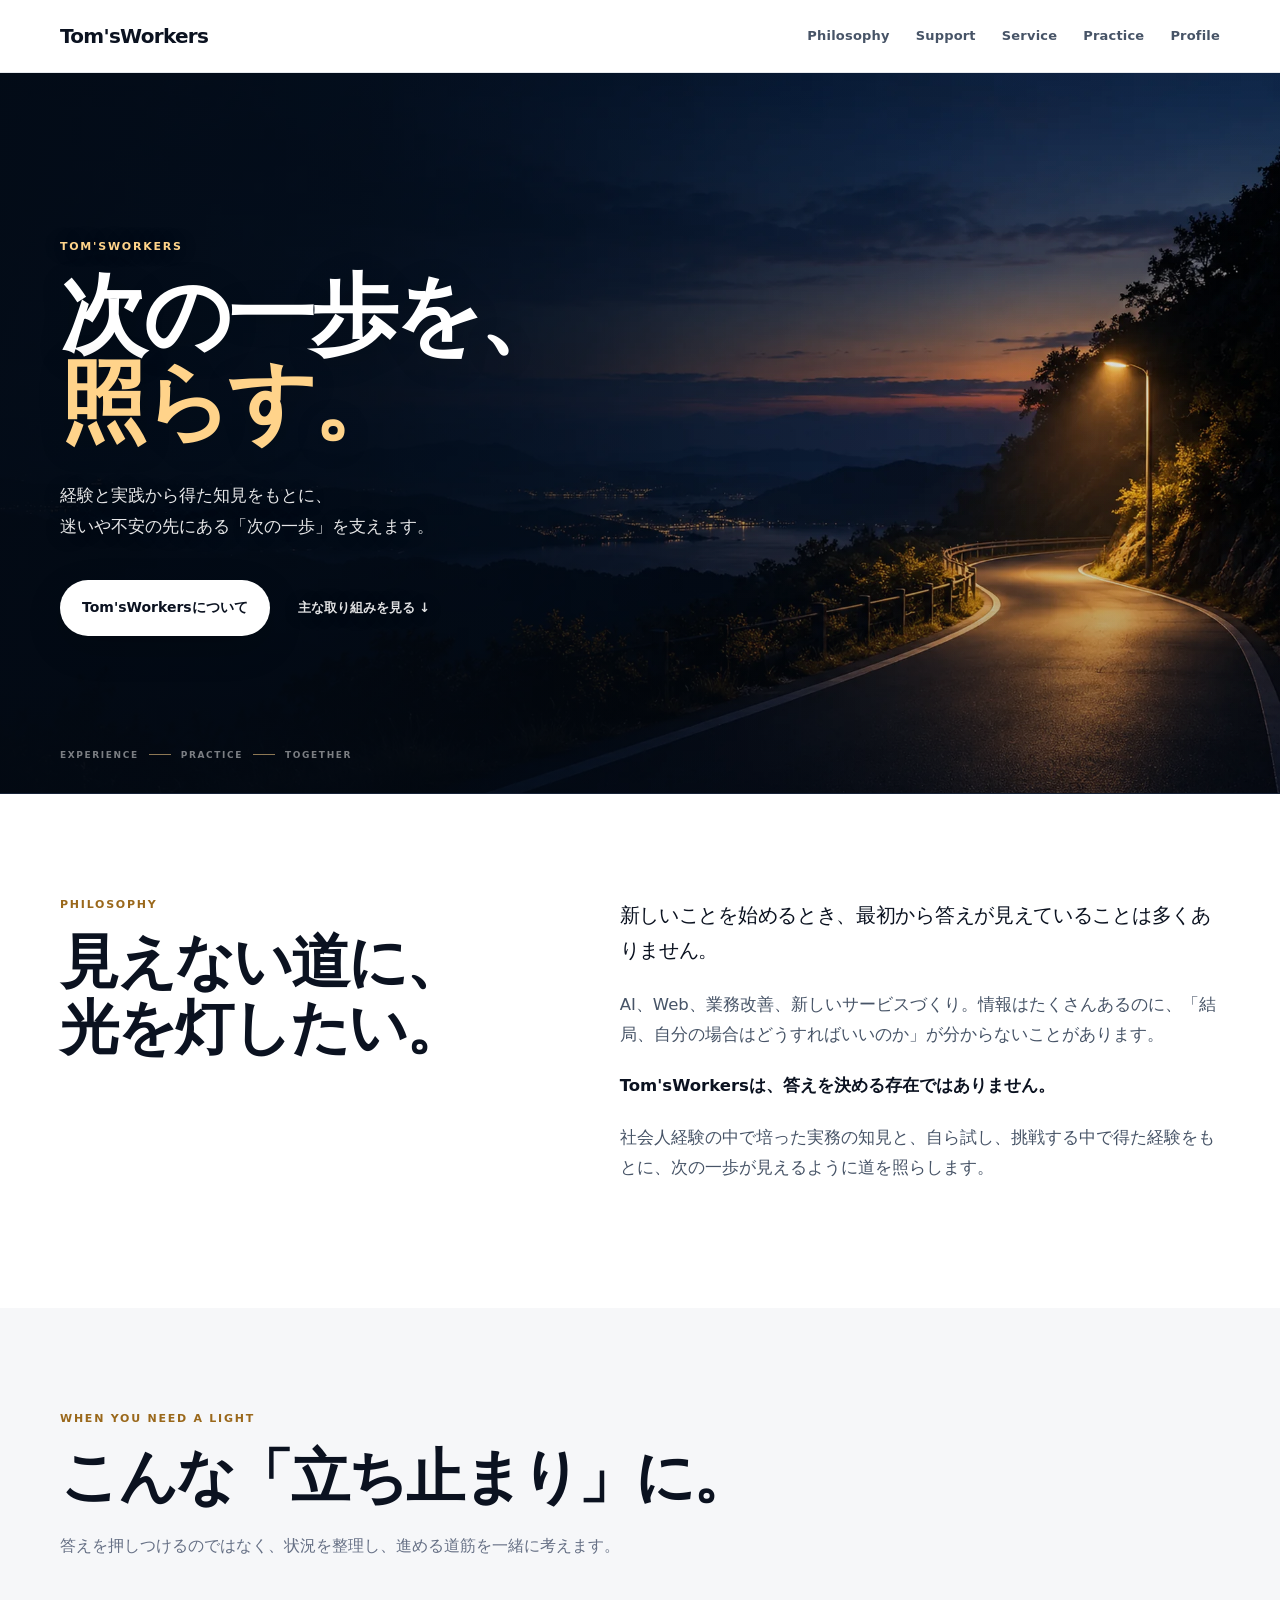
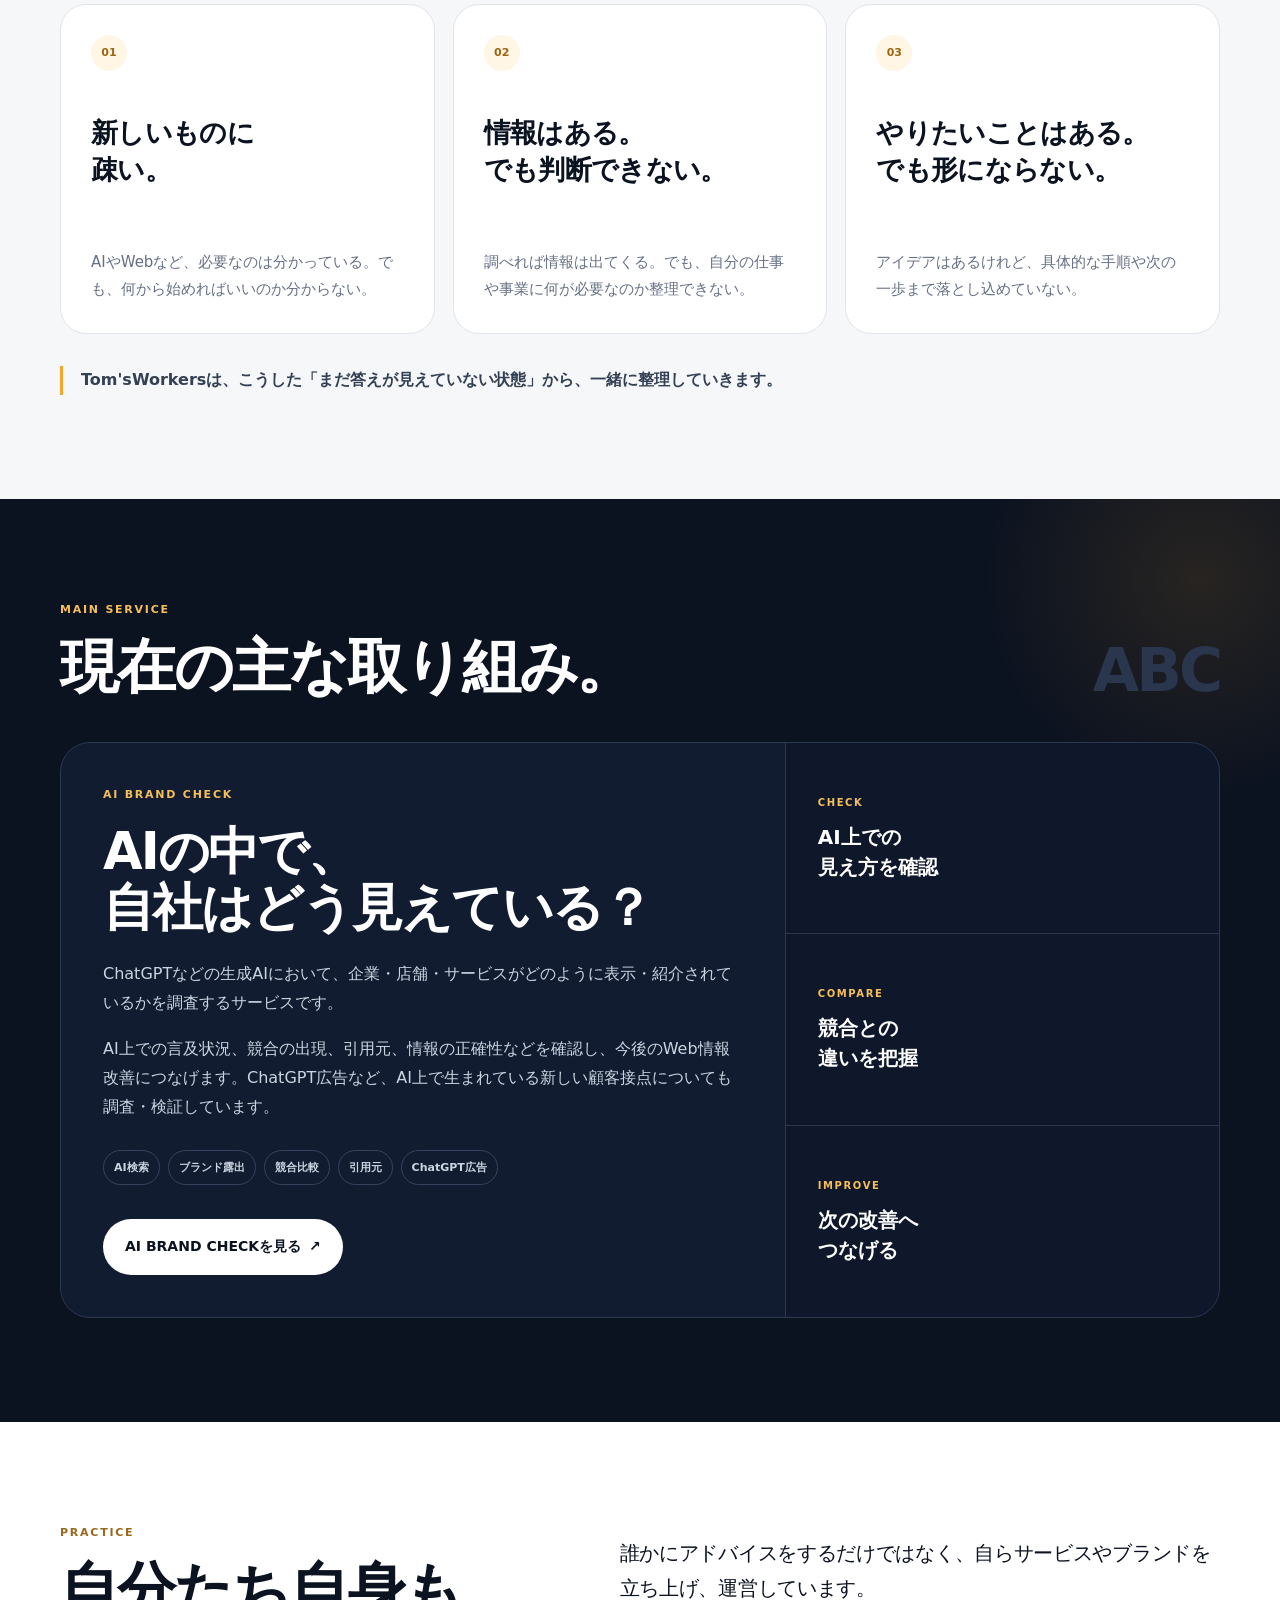
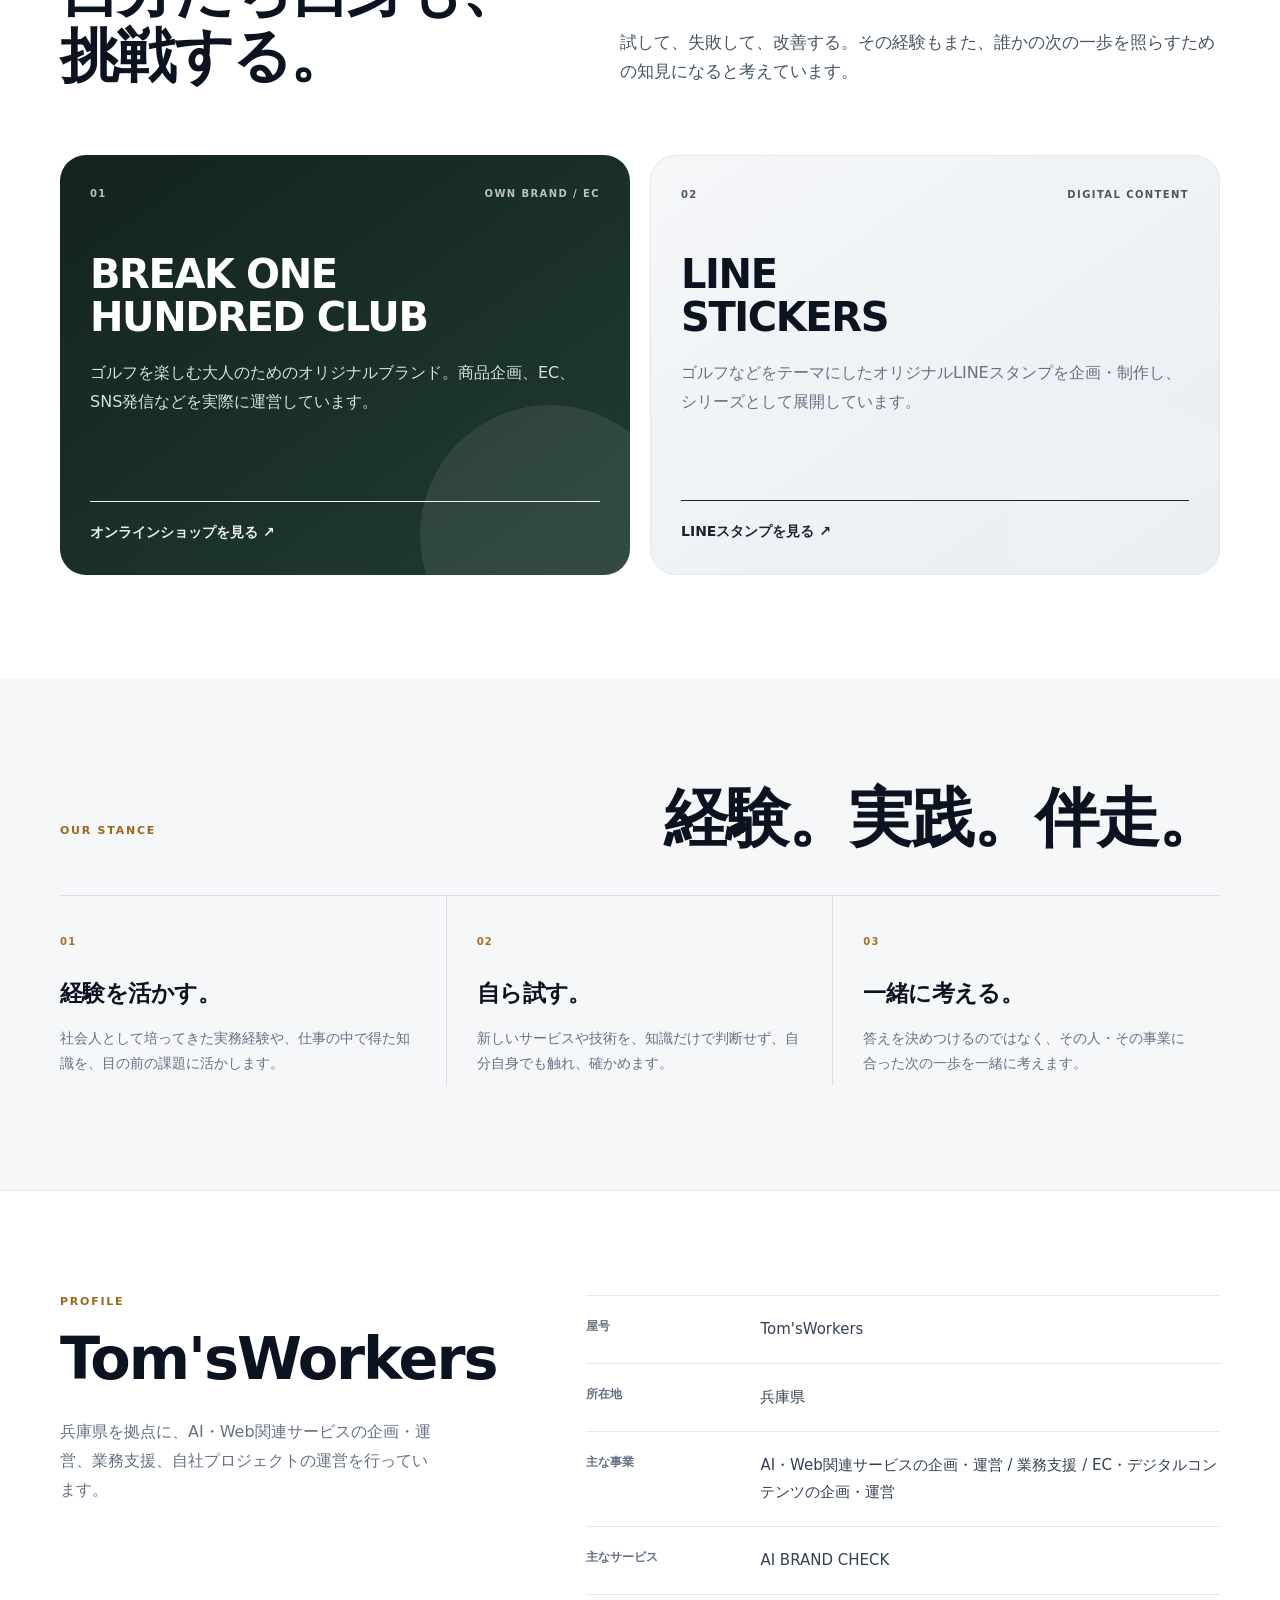
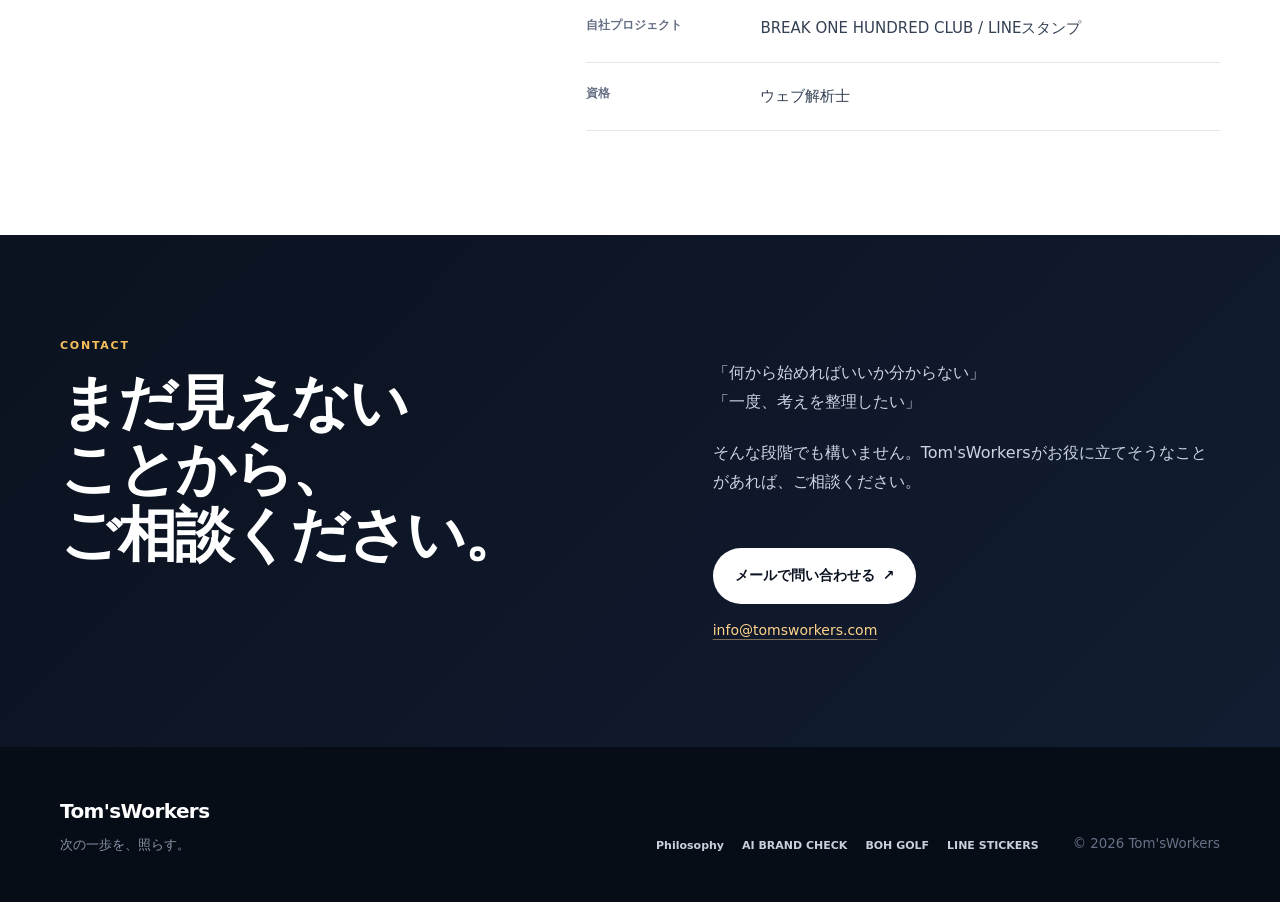
==== index.html @ 045bda24 "Update index.html" ====
<!doctype html>
<html lang="ja">
<head>
  <meta charset="utf-8" />
  <meta name="viewport" content="width=device-width, initial-scale=1" />
  <title>Tom'sWorkers｜次の一歩を、照らす。</title>
  <meta name="description" content="Tom'sWorkersは、経験と実践から得た知見をもとに、AI・Web・業務改善などの課題を整理し、次の一歩を支える事業ブランドです。" />
  <meta name="theme-color" content="#0b1220" />
  <meta property="og:title" content="Tom'sWorkers｜次の一歩を、照らす。" />
  <meta property="og:description" content="見えない道に、光を灯したい。経験と実践から、次の一歩を支えます。" />
  <meta property="og:type" content="website" />
  <meta property="og:url" content="https://tomsworkers.com/" />
  <meta property="og:image" content="https://tomsworkers.com/assets/hero-road.webp" />
  <link rel="canonical" href="https://tomsworkers.com/" />
  <link rel="icon" href="favicon.svg" type="image/svg+xml" />
  <link rel="preload" href="assets/hero-road.webp" as="image" type="image/webp" fetchpriority="high" />
  <link rel="stylesheet" href="style.css" />
  <!-- Google tag (gtag.js) -->
  <script async src="https://www.googletagmanager.com/gtag/js?id=G-THQMLL2YRE"></script>
  <script>
    window.dataLayer = window.dataLayer || [];
    function gtag(){dataLayer.push(arguments);}
    gtag('js', new Date());
    gtag('config', 'G-THQMLL2YRE');
  </script>
  <script type="application/ld+json">
  {
    "@context": "https://schema.org",
    "@type": "Organization",
    "name": "Tom'sWorkers",
    "url": "https://tomsworkers.com/",
    "areaServed": "JP",
    "knowsAbout": ["AI", "Web", "業務改善", "EC", "生成AI"]
  }
  </script>
</head>
<body>
  <a class="skip-link" href="#main">本文へ移動</a>

  <header class="site-header">
    <div class="shell header-inner">
      <a class="brand" href="#top" aria-label="Tom'sWorkers トップへ">Tom'sWorkers</a>
      <nav aria-label="メインナビゲーション">
        <a href="#philosophy">Philosophy</a>
        <a href="#support">Support</a>
        <a href="#service">Service</a>
        <a href="#practice">Practice</a>
        <a href="#profile">Profile</a>
      </nav>
    </div>
  </header>

  <main id="main">
    <section class="hero" id="top">
      <div class="hero-image" aria-hidden="true"></div>
      <div class="hero-shade" aria-hidden="true"></div>
      <div class="shell hero-content">
        <div class="hero-copy">
          <p class="eyebrow">TOM'SWORKERS</p>
          <h1>次の一歩を、<br><span>照らす。</span></h1>
          <p class="hero-lead">経験と実践から得た知見をもとに、<br class="desktop-break">迷いや不安の先にある「次の一歩」を支えます。</p>
          <div class="hero-actions">
            <a class="button button-hero" href="#philosophy">Tom'sWorkersについて</a>
            <a class="text-link hero-link" href="#service">主な取り組みを見る <span aria-hidden="true">↓</span></a>
          </div>
        </div>
        <div class="hero-signpost" aria-hidden="true">
          <span>EXPERIENCE</span><i></i><span>PRACTICE</span><i></i><span>TOGETHER</span>
        </div>
      </div>
    </section>

    <section class="section philosophy" id="philosophy">
      <div class="shell two-col">
        <div class="section-intro">
          <p class="section-label">PHILOSOPHY</p>
          <h2>見えない道に、<br>光を灯したい。</h2>
        </div>
        <div class="body-copy philosophy-copy">
          <p class="lead-copy">新しいことを始めるとき、最初から答えが見えていることは多くありません。</p>
          <p>AI、Web、業務改善、新しいサービスづくり。情報はたくさんあるのに、「結局、自分の場合はどうすればいいのか」が分からないことがあります。</p>
          <p><strong>Tom'sWorkersは、答えを決める存在ではありません。</strong></p>
          <p>社会人経験の中で培った実務の知見と、自ら試し、挑戦する中で得た経験をもとに、次の一歩が見えるように道を照らします。</p>
        </div>
      </div>
    </section>

    <section class="section support" id="support">
      <div class="shell">
        <div class="support-heading">
          <p class="section-label">WHEN YOU NEED A LIGHT</p>
          <h2>こんな「立ち止まり」に。</h2>
          <p>答えを押しつけるのではなく、状況を整理し、進める道筋を一緒に考えます。</p>
        </div>

        <div class="support-grid">
          <article class="support-card">
            <span class="card-number">01</span>
            <h3>新しいものに<br>疎い。</h3>
            <p>AIやWebなど、必要なのは分かっている。でも、何から始めればいいのか分からない。</p>
          </article>
          <article class="support-card">
            <span class="card-number">02</span>
            <h3>情報はある。<br>でも判断できない。</h3>
            <p>調べれば情報は出てくる。でも、自分の仕事や事業に何が必要なのか整理できない。</p>
          </article>
          <article class="support-card">
            <span class="card-number">03</span>
            <h3>やりたいことはある。<br>でも形にならない。</h3>
            <p>アイデアはあるけれど、具体的な手順や次の一歩まで落とし込めていない。</p>
          </article>
        </div>

        <p class="support-note">Tom'sWorkersは、こうした「まだ答えが見えていない状態」から、一緒に整理していきます。</p>
      </div>
    </section>

    <section class="section main-service" id="service">
      <div class="shell">
        <div class="section-title-row">
          <div>
            <p class="section-label section-label-light">MAIN SERVICE</p>
            <h2>現在の主な取り組み。</h2>
          </div>
          <div class="service-badge">ABC</div>
        </div>

        <div class="abc-panel">
          <div class="abc-main">
            <p class="abc-kicker">AI BRAND CHECK</p>
            <h3>AIの中で、<br>自社はどう<span class="mobile-line-break" aria-hidden="true"></span>見えている？</h3>
            <p>ChatGPTなどの生成AIにおいて、企業・店舗・サービスがどのように表示・紹介されているかを調査するサービスです。</p>
            <p>AI上での言及状況、競合の出現、引用元、情報の正確性などを確認し、今後のWeb情報改善につなげます。ChatGPT広告など、AI上で生まれている新しい顧客接点についても調査・検証しています。</p>
            <div class="chip-row" aria-label="AI BRAND CHECKの調査領域">
              <span>AI検索</span>
              <span>ブランド露出</span>
              <span>競合比較</span>
              <span>引用元</span>
              <span>ChatGPT広告</span>
            </div>
            <a class="button button-light" href="https://aibrandcheck.tomsworkers.com/" target="_blank" rel="noopener">AI BRAND CHECKを見る <span aria-hidden="true">↗</span></a>
          </div>

          <div class="abc-points" aria-label="AI BRAND CHECKで確認すること">
            <div class="point-item">
              <small>CHECK</small>
              <strong>AI上での<br>見え方を確認</strong>
            </div>
            <div class="point-item">
              <small>COMPARE</small>
              <strong>競合との<br>違いを把握</strong>
            </div>
            <div class="point-item">
              <small>IMPROVE</small>
              <strong>次の改善へ<br>つなげる</strong>
            </div>
          </div>
        </div>
      </div>
    </section>

    <section class="section practice" id="practice">
      <div class="shell">
        <div class="practice-heading two-col">
          <div>
            <p class="section-label">PRACTICE</p>
            <h2>自分たち自身も、<br>挑戦する。</h2>
          </div>
          <div class="body-copy">
            <p class="lead-copy">誰かにアドバイスをするだけではなく、自らサービスやブランドを立ち上げ、運営しています。</p>
            <p>試して、失敗して、改善する。その経験もまた、誰かの次の一歩を照らすための知見になると考えています。</p>
          </div>
        </div>

        <div class="project-grid">
          <article class="project-card project-boh">
            <div class="project-topline">
              <span>01</span>
              <span>OWN BRAND / EC</span>
            </div>
            <div>
              <h3>BREAK ONE<br>HUNDRED CLUB</h3>
              <p>ゴルフを楽しむ大人のためのオリジナルブランド。商品企画、EC、SNS発信などを実際に運営しています。</p>
            </div>
            <a href="https://shop.tomsworkers.com/" target="_blank" rel="noopener">オンラインショップを見る <span aria-hidden="true">↗</span></a>
          </article>

          <article class="project-card project-line">
            <div class="project-topline">
              <span>02</span>
              <span>DIGITAL CONTENT</span>
            </div>
            <div>
              <h3>LINE<br>STICKERS</h3>
              <p>ゴルフなどをテーマにしたオリジナルLINEスタンプを企画・制作し、シリーズとして展開しています。</p>
            </div>
            <a href="https://line.me/S/shop/sticker/author/5391616" target="_blank" rel="noopener">LINEスタンプを見る <span aria-hidden="true">↗</span></a>
          </article>
        </div>
      </div>
    </section>

    <section class="section stance" aria-labelledby="stance-title">
      <div class="shell">
        <div class="stance-title-wrap">
          <p class="section-label">OUR STANCE</p>
          <h2 id="stance-title">経験。実践。伴走。</h2>
        </div>
        <div class="stance-grid">
          <article>
            <span>01</span>
            <h3>経験を活かす。</h3>
            <p>社会人として培ってきた実務経験や、仕事の中で得た知識を、目の前の課題に活かします。</p>
          </article>
          <article>
            <span>02</span>
            <h3>自ら試す。</h3>
            <p>新しいサービスや技術を、知識だけで判断せず、自分自身でも触れ、確かめます。</p>
          </article>
          <article>
            <span>03</span>
            <h3>一緒に考える。</h3>
            <p>答えを決めつけるのではなく、その人・その事業に合った次の一歩を一緒に考えます。</p>
          </article>
        </div>
      </div>
    </section>

    <section class="section profile" id="profile">
      <div class="shell profile-grid">
        <div>
          <p class="section-label">PROFILE</p>
          <h2>Tom'sWorkers</h2>
          <p class="profile-note">兵庫県を拠点に、AI・Web関連サービスの企画・運営、業務支援、自社プロジェクトの運営を行っています。</p>
        </div>
        <dl>
          <div><dt>屋号</dt><dd>Tom'sWorkers</dd></div>
          <div><dt>所在地</dt><dd>兵庫県</dd></div>
          <div><dt>主な事業</dt><dd>AI・Web関連サービスの企画・運営 / 業務支援 / EC・デジタルコンテンツの企画・運営</dd></div>
          <div><dt>主なサービス</dt><dd>AI BRAND CHECK</dd></div>
          <div><dt>自社プロジェクト</dt><dd>BREAK ONE HUNDRED CLUB / LINEスタンプ</dd></div>
          <div><dt>資格</dt><dd>ウェブ解析士</dd></div>
        </dl>
      </div>
    </section>

    <section class="section contact" id="contact">
      <div class="shell contact-panel">
        <div>
          <p class="section-label section-label-light">CONTACT</p>
          <h2>まだ見えないことから、<br>ご相談ください。</h2>
        </div>
        <div class="contact-copy">
          <p>「何から始めればいいか分からない」<br>「一度、考えを整理したい」</p>
          <p>そんな段階でも構いません。Tom'sWorkersがお役に立てそうなことがあれば、ご相談ください。</p>
          <a class="button button-light" href="mailto:info@tomsworkers.com?subject=Tom%27sWorkers%E3%81%B8%E3%81%AE%E3%81%8A%E5%95%8F%E3%81%84%E5%90%88%E3%82%8F%E3%81%9B&body=%E3%81%8A%E5%90%8D%E5%89%8D%EF%BC%9A%0A%E4%BC%9A%E7%A4%BE%E5%90%8D%E3%83%BB%E5%B1%8B%E5%8F%B7%EF%BC%9A%0A%E3%81%8A%E5%95%8F%E3%81%84%E5%90%88%E3%82%8F%E3%81%9B%E5%86%85%E5%AE%B9%EF%BC%9A%0A">メールで問い合わせる <span aria-hidden="true">↗</span></a>
          <p class="contact-email"><a href="mailto:info@tomsworkers.com">info@tomsworkers.com</a></p>
        </div>
      </div>
    </section>
  </main>

  <footer class="site-footer">
    <div class="shell footer-grid">
      <div>
        <strong>Tom'sWorkers</strong>
        <p>次の一歩を、照らす。</p>
      </div>
      <div class="footer-links">
        <a href="#philosophy">Philosophy</a>
        <a href="#service">AI BRAND CHECK</a>
        <a href="https://shop.tomsworkers.com/" target="_blank" rel="noopener">BOH GOLF</a>
        <a href="https://line.me/S/shop/sticker/author/5391616" target="_blank" rel="noopener">LINE STICKERS</a>
      </div>
      <small>© 2026 Tom'sWorkers</small>
    </div>
  </footer>
</body>
</html>
---- style.css ----
:root{
  --ink:#0b1220;
  --ink-2:#111b2e;
  --text:#1f2937;
  --muted:#667085;
  --line:#e4e7ec;
  --soft:#f6f7f9;
  --soft-2:#eef1f5;
  --white:#ffffff;
  --amber:#f4a62a;
  --amber-soft:#ffd88f;
  --blue:#3157c8;
  --radius:26px;
  --shadow:0 30px 80px rgba(15,23,42,.12);
}

*{box-sizing:border-box}
html{scroll-behavior:smooth}
body{
  margin:0;
  font-family:"Hiragino Sans","Yu Gothic UI","Yu Gothic",Meiryo,system-ui,-apple-system,"Segoe UI",sans-serif;
  color:var(--text);
  background:var(--white);
  line-height:1.8;
  -webkit-font-smoothing:antialiased;
  text-rendering:optimizeLegibility;
}
a{color:inherit;text-decoration:none}
button{font:inherit}
h1,h2,h3{line-break:strict;text-wrap:balance}
p{line-break:strict;text-wrap:pretty}
.mobile-line-break{display:none}
.eyebrow,.section-label{margin:0 0 18px;font-size:11px;line-height:1.2;font-weight:700;letter-spacing:.16em}
.section-label{color:#9a681b}
.shell{width:min(1160px,calc(100% - 48px));margin-inline:auto}
.skip-link{position:absolute;left:-9999px;top:auto}.skip-link:focus{left:16px;top:16px;z-index:9999;background:white;padding:10px 14px;border-radius:10px}

.site-header{
  position:sticky;top:0;z-index:50;
  background:rgba(255,255,255,.9);
  backdrop-filter:blur(18px);
  border-bottom:1px solid rgba(228,231,236,.9);
}
.header-inner{height:72px;display:flex;align-items:center;justify-content:space-between;gap:32px}
.brand{font-size:20px;font-weight:800;letter-spacing:-.035em;color:var(--ink)}
.site-header nav{display:flex;gap:26px;align-items:center;font-size:13px;font-weight:700;color:#475467;letter-spacing:.015em}
.site-header nav a{transition:color .2s ease}.site-header nav a:hover{color:var(--ink)}

.hero{
  position:relative;
  min-height:720px;
  overflow:hidden;
  background:#07111f;
  border-bottom:1px solid #172236;
  color:white;
}
.hero-image{
  position:absolute;
  inset:0;
  background-image:url("assets/hero-road.webp");
  background-size:cover;
  background-position:center 53%;
  transform:scale(1.006);
}
.hero-shade{
  position:absolute;
  inset:0;
  background:
    linear-gradient(90deg,rgba(3,10,20,.86) 0%,rgba(3,10,20,.70) 28%,rgba(3,10,20,.28) 56%,rgba(3,10,20,.06) 77%),
    linear-gradient(180deg,rgba(3,10,20,.18) 0%,rgba(3,10,20,.04) 58%,rgba(3,10,20,.44) 100%);
}
.hero-content{
  position:relative;
  z-index:2;
  min-height:720px;
  display:flex;
  flex-direction:column;
  justify-content:center;
  align-items:flex-start;
  padding:102px 0 92px;
}
.hero-copy{max-width:700px}
.hero .eyebrow{color:#ffd48a;text-shadow:0 1px 18px rgba(0,0,0,.35)}
.hero h1{
  margin:0;
  font-size:clamp(64px,6.8vw,96px);
  line-height:1.0;
  letter-spacing:-.045em;
  font-weight:800;
  color:white;
  text-shadow:0 4px 30px rgba(0,0,0,.18);
}
.hero h1 span{color:#ffd38a}
.hero-lead{
  max-width:650px;
  margin:34px 0 0;
  font-size:17px;
  color:rgba(255,255,255,.9);
  line-height:1.85;
  text-shadow:0 2px 20px rgba(0,0,0,.25);
}
.hero-actions{display:flex;align-items:center;gap:28px;margin-top:38px;flex-wrap:wrap}
.button{display:inline-flex;align-items:center;justify-content:center;gap:8px;border-radius:999px;padding:14px 21px;font-size:14px;font-weight:700;border:1px solid transparent;transition:transform .2s ease,background .2s ease,border-color .2s ease}
.button:hover{transform:translateY(-1px)}
.button-primary{background:var(--ink);color:white}.button-primary:hover{background:#18243b}
.button-hero{background:white;color:var(--ink);box-shadow:0 12px 36px rgba(0,0,0,.16)}
.button-hero:hover{background:#fff7e9}
.text-link{font-size:13px;font-weight:700;color:#475467}.text-link:hover{color:var(--ink)}
.hero-link{color:rgba(255,255,255,.88);text-shadow:0 2px 16px rgba(0,0,0,.35)}
.hero-link:hover{color:white}
.hero-signpost{
  position:absolute;
  left:0;
  bottom:30px;
  display:flex;
  align-items:center;
  gap:10px;
  color:rgba(255,255,255,.48);
  font-size:9px;
  font-weight:700;
  letter-spacing:.18em;
}
.hero-signpost i{display:block;width:22px;height:1px;background:rgba(255,211,138,.55)}

.section{padding:104px 0}
.two-col{display:grid;grid-template-columns:.88fr 1.12fr;gap:88px;align-items:start}
.section h2{margin:0;color:var(--ink);font-size:clamp(40px,4.6vw,60px);line-height:1.12;letter-spacing:-.035em;font-weight:800}
.body-copy{font-size:16.5px;color:#475467}.body-copy p{margin:0 0 22px}.body-copy strong{color:var(--ink)}
.lead-copy{font-size:20px;line-height:1.75;color:var(--ink);letter-spacing:-.015em}
.philosophy{background:white}

.support{background:var(--soft)}
.support-heading{max-width:760px;margin-bottom:44px}.support-heading>p:last-child{margin:22px 0 0;color:var(--muted);font-size:16px}
.support-grid{display:grid;grid-template-columns:repeat(3,1fr);gap:18px}
.support-card{position:relative;min-height:330px;padding:30px;border:1px solid #e1e4e9;border-radius:var(--radius);background:white;display:flex;flex-direction:column}
.card-number{display:inline-flex;align-items:center;justify-content:center;width:36px;height:36px;border-radius:50%;background:#fff6e5;color:#9f6410;font-size:11px;font-weight:800;margin-bottom:44px}
.support-card h3{margin:0;font-size:27px;line-height:1.34;letter-spacing:-.025em;font-weight:800;color:var(--ink)}
.support-card p{margin:auto 0 0;color:var(--muted);font-size:15px}
.support-note{margin:32px 0 0;padding-left:18px;border-left:3px solid var(--amber);font-weight:700;color:#344054}

.main-service{background:var(--ink);color:white;position:relative;overflow:hidden}
.main-service::before{content:"";position:absolute;right:-160px;top:-160px;width:480px;height:480px;border-radius:50%;background:radial-gradient(circle,rgba(244,166,42,.12),transparent 66%)}
.main-service h2{color:white}
.section-label-light{color:#f6bf5b}
.section-title-row{position:relative;z-index:1;display:flex;justify-content:space-between;align-items:end;gap:28px;margin-bottom:42px}
.service-badge{font-size:60px;line-height:1;font-weight:800;letter-spacing:-.05em;color:#29364e}
.abc-panel{position:relative;z-index:1;display:grid;grid-template-columns:1.25fr .75fr;border:1px solid #2b3850;border-radius:30px;overflow:hidden;background:#111c30}
.abc-main{padding:42px}
.abc-kicker{margin:0 0 18px;color:#f6bf5b;font-size:11px;font-weight:700;letter-spacing:.16em}
.abc-main h3{margin:0 0 24px;font-size:clamp(36px,4vw,54px);line-height:1.1;letter-spacing:-.035em;font-weight:800;color:white}
.abc-main>p:not(.abc-kicker){margin:0 0 18px;color:#cbd5e1;max-width:740px}
.chip-row{display:flex;flex-wrap:wrap;gap:8px;margin:28px 0 4px}.chip-row span{border:1px solid #34445e;border-radius:999px;padding:7px 10px;color:#cbd5e1;font-size:11px;font-weight:700}
.button-light{background:white;color:var(--ink);margin-top:30px}.button-light:hover{background:#f8fafc}
.abc-points{display:grid;border-left:1px solid #2b3850;background:rgba(10,17,30,.32)}
.point-item{padding:32px;border-bottom:1px solid #2b3850;display:flex;flex-direction:column;justify-content:center;min-height:160px}.point-item:last-child{border-bottom:0}.point-item small{color:#f6bf5b;font-size:10px;font-weight:700;letter-spacing:.16em;margin-bottom:10px}.point-item strong{font-size:20px;line-height:1.5;color:white}

.practice{background:white}
.practice-heading{margin-bottom:46px}.practice-heading .body-copy{padding-top:10px}
.project-grid{display:grid;grid-template-columns:1fr 1fr;gap:20px}
.project-card{min-height:420px;border-radius:var(--radius);padding:30px;display:flex;flex-direction:column;justify-content:space-between;overflow:hidden;position:relative}
.project-card::after{content:"";position:absolute;right:-50px;bottom:-90px;width:260px;height:260px;border-radius:50%;background:rgba(255,255,255,.08)}
.project-boh{background:linear-gradient(145deg,#13231e,#213c31);color:white}.project-line{background:linear-gradient(145deg,#f5f7f9,#e9edf2);color:var(--ink);border:1px solid #e3e7ec}
.project-topline{display:flex;justify-content:space-between;gap:18px;font-size:10px;font-weight:700;letter-spacing:.14em;opacity:.7}
.project-card h3{margin:0 0 20px;font-size:40px;line-height:1.08;letter-spacing:-.035em;font-weight:800;position:relative;z-index:1}
.project-card p{max-width:520px;margin:0;position:relative;z-index:1}.project-boh p{color:#d7e3dd}.project-line p{color:#667085}
.project-card a{position:relative;z-index:1;margin-top:34px;padding-top:18px;border-top:1px solid currentColor;font-size:14px;font-weight:700;opacity:.92}

.stance{background:var(--soft)}
.stance-title-wrap{display:flex;align-items:end;justify-content:space-between;gap:32px;margin-bottom:40px}.stance-title-wrap h2{font-size:clamp(42px,5.2vw,64px)}
.stance-grid{display:grid;grid-template-columns:repeat(3,1fr);border-top:1px solid #d9dde4}
.stance-grid article{padding:30px 30px 10px 0;border-right:1px solid #d9dde4}.stance-grid article:nth-child(2),.stance-grid article:nth-child(3){padding-left:30px}.stance-grid article:last-child{border-right:0}
.stance-grid span{font-size:10px;font-weight:700;color:#a7701f;letter-spacing:.12em}.stance-grid h3{margin:18px 0 12px;font-size:23px;letter-spacing:-.025em;font-weight:800;color:var(--ink)}.stance-grid p{margin:0;color:var(--muted);font-size:14px}

.profile{background:white;border-top:1px solid var(--line)}
.profile-grid{display:grid;grid-template-columns:.76fr 1.24fr;gap:90px}
.profile-note{max-width:390px;margin:26px 0 0;color:var(--muted)}
.profile dl{margin:0;border-top:1px solid var(--line)}.profile dl div{display:grid;grid-template-columns:150px 1fr;gap:24px;padding:20px 0;border-bottom:1px solid var(--line)}.profile dt{font-size:12px;font-weight:700;color:#667085}.profile dd{margin:0;font-size:15px;color:#344054}

.contact{background:linear-gradient(135deg,#0b1220,#121d31);color:white}
.contact-panel{display:grid;grid-template-columns:1.05fr .95fr;gap:92px;align-items:start}.contact h2{color:white}.contact-copy{padding-top:20px;color:#cbd5e1}.contact-copy p{margin:0 0 22px}.contact-email{margin:14px 0 0!important;font-size:14px}.contact-email a{color:#ffd38a;text-decoration:underline;text-decoration-color:rgba(255,211,138,.45);text-underline-offset:4px}.contact-email a:hover{color:white}

.site-footer{background:#070d17;color:white;padding:46px 0}.footer-grid{display:grid;grid-template-columns:1fr auto auto;align-items:end;gap:34px}.footer-grid strong{font-size:20px;letter-spacing:-.03em}.footer-grid p{margin:4px 0 0;color:#8b98aa;font-size:13px}.footer-links{display:flex;gap:18px;flex-wrap:wrap;font-size:11px;font-weight:700;color:#c7d0dc}.footer-grid small{color:#657287}

@media(max-width:960px){
  .site-header nav{gap:18px}
  .hero,.hero-content{min-height:650px}
  .hero-content{padding:88px 0 82px}
  .hero-image{background-position:63% center}
  .two-col,.profile-grid,.contact-panel{grid-template-columns:1fr;gap:42px}
  .support-grid{grid-template-columns:1fr 1fr}.support-card:last-child{grid-column:1/-1;min-height:280px}
  .abc-panel{grid-template-columns:1fr}.abc-points{border-left:0;border-top:1px solid #2b3850;grid-template-columns:repeat(3,1fr)}.point-item{border-bottom:0;border-right:1px solid #2b3850}.point-item:last-child{border-right:0}
  .profile-note{max-width:660px}.footer-grid{grid-template-columns:1fr}.footer-links{margin-top:8px}
}

@media(max-width:720px){
  .shell{width:min(100% - 32px,1160px)}
  .header-inner{height:64px}.site-header nav{display:none}
  .hero,.hero-content{min-height:620px}
  .hero-content{padding:72px 0 72px;justify-content:flex-end}
  .hero-image{background-position:68% center}
  .hero-shade{background:linear-gradient(180deg,rgba(3,10,20,.20) 0%,rgba(3,10,20,.28) 33%,rgba(3,10,20,.82) 76%,rgba(3,10,20,.95) 100%)}
  .hero h1{font-size:52px;line-height:1.04}.hero-lead{font-size:16px;margin-top:22px;line-height:1.8}.desktop-break{display:none}.hero-actions{margin-top:30px;gap:18px}.hero-signpost{display:none}
  .section{padding:70px 0}.section h2{font-size:38px;line-height:1.18}.two-col{gap:32px}.body-copy{font-size:16px}.lead-copy{font-size:18px;line-height:1.8}
  .support-grid{grid-template-columns:1fr}.support-card,.support-card:last-child{grid-column:auto;min-height:270px}.card-number{margin-bottom:38px}.support-card h3{font-size:25px;line-height:1.38}
  .section-title-row{align-items:start}.service-badge{font-size:42px}.abc-main{padding:28px}.abc-main h3{font-size:36px;line-height:1.14}.abc-points{grid-template-columns:1fr}.point-item{min-height:auto;border-right:0;border-bottom:1px solid #2b3850;padding:24px 28px}.point-item:last-child{border-bottom:0}
  .project-grid{grid-template-columns:1fr}.project-card{min-height:390px;padding:26px}.project-card h3{font-size:34px;line-height:1.1}
  .stance-title-wrap{display:block}.stance-grid{grid-template-columns:1fr}.stance-grid article,.stance-grid article:nth-child(2),.stance-grid article:nth-child(3){padding:24px 0;border-right:0;border-bottom:1px solid #d9dde4}.stance-grid article:last-child{border-bottom:0}
  .profile dl div{grid-template-columns:106px 1fr;gap:14px}.contact h2{font-size:32px;line-height:1.22}.mobile-line-break{display:block}.contact-panel{gap:26px}.contact-copy{padding-top:0}.footer-links{display:grid;grid-template-columns:1fr 1fr}
}

@media(prefers-reduced-motion:reduce){html{scroll-behavior:auto}.button{transition:none}}
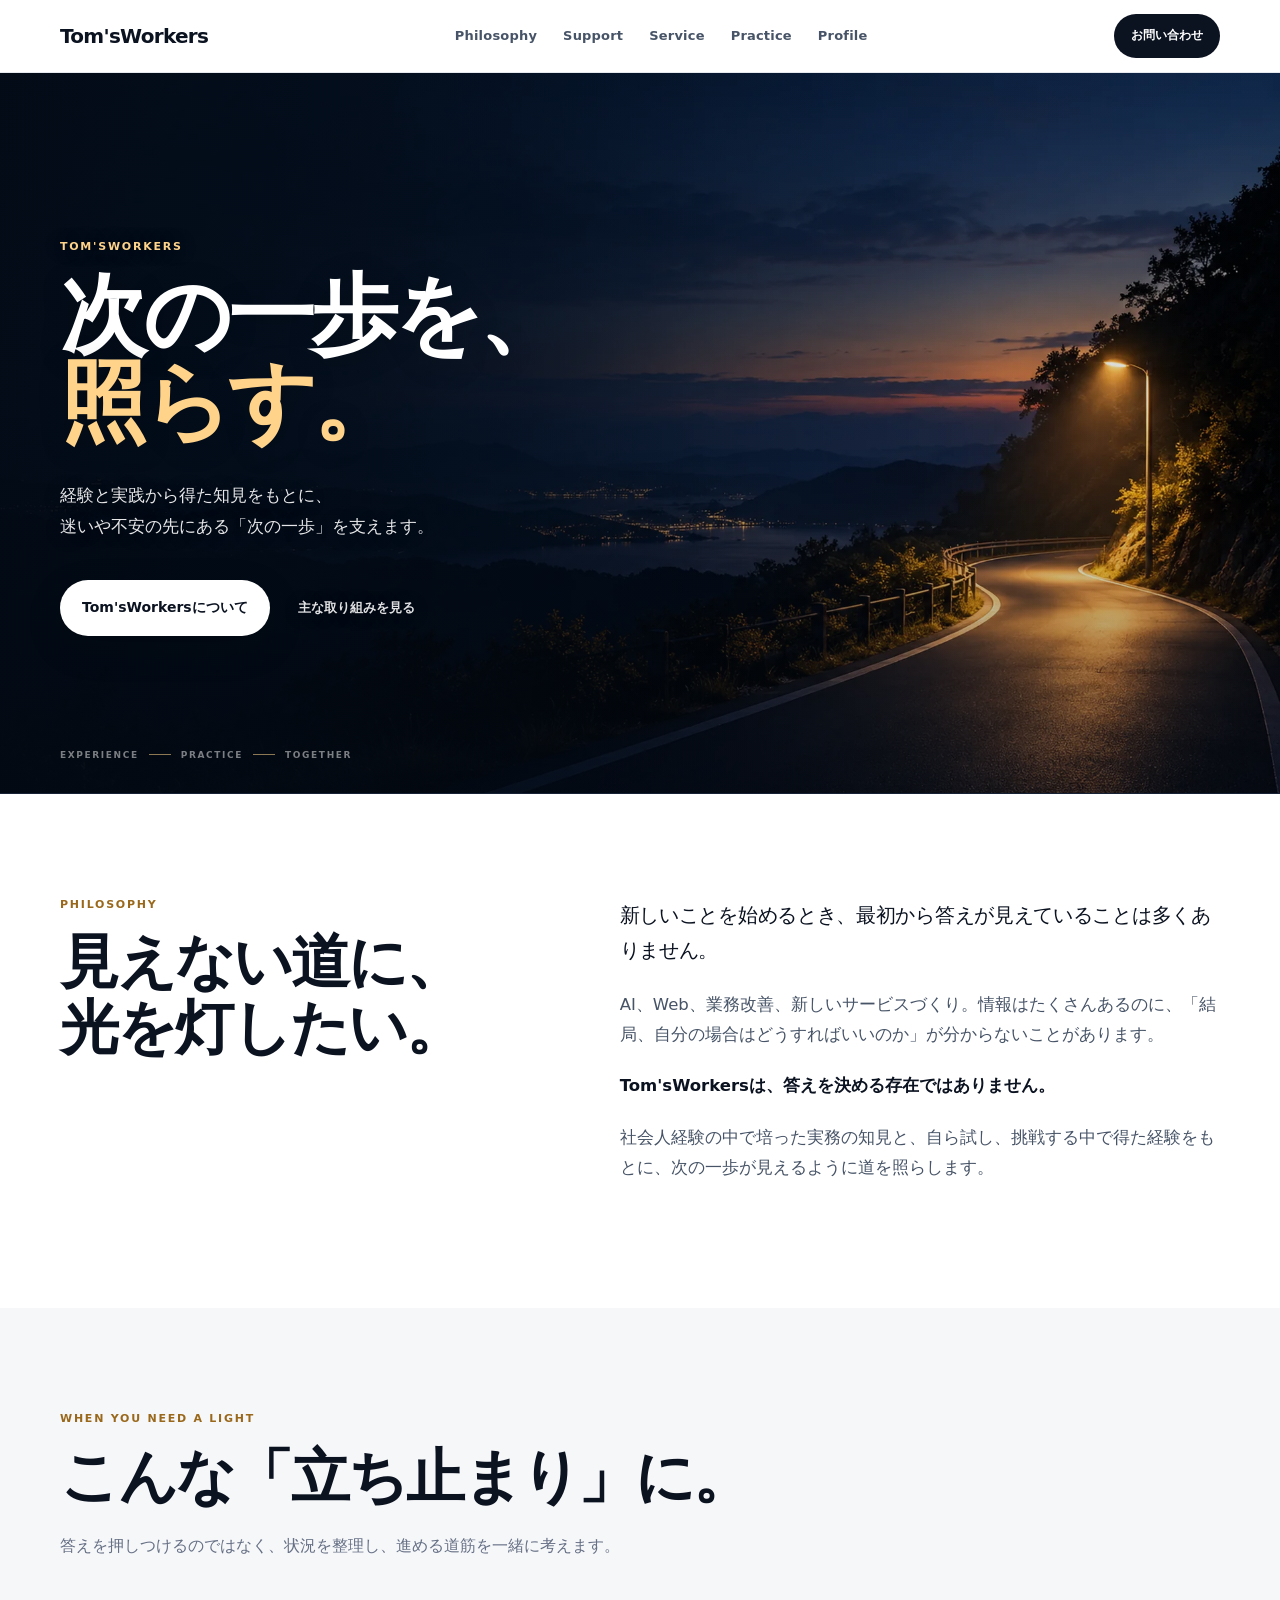
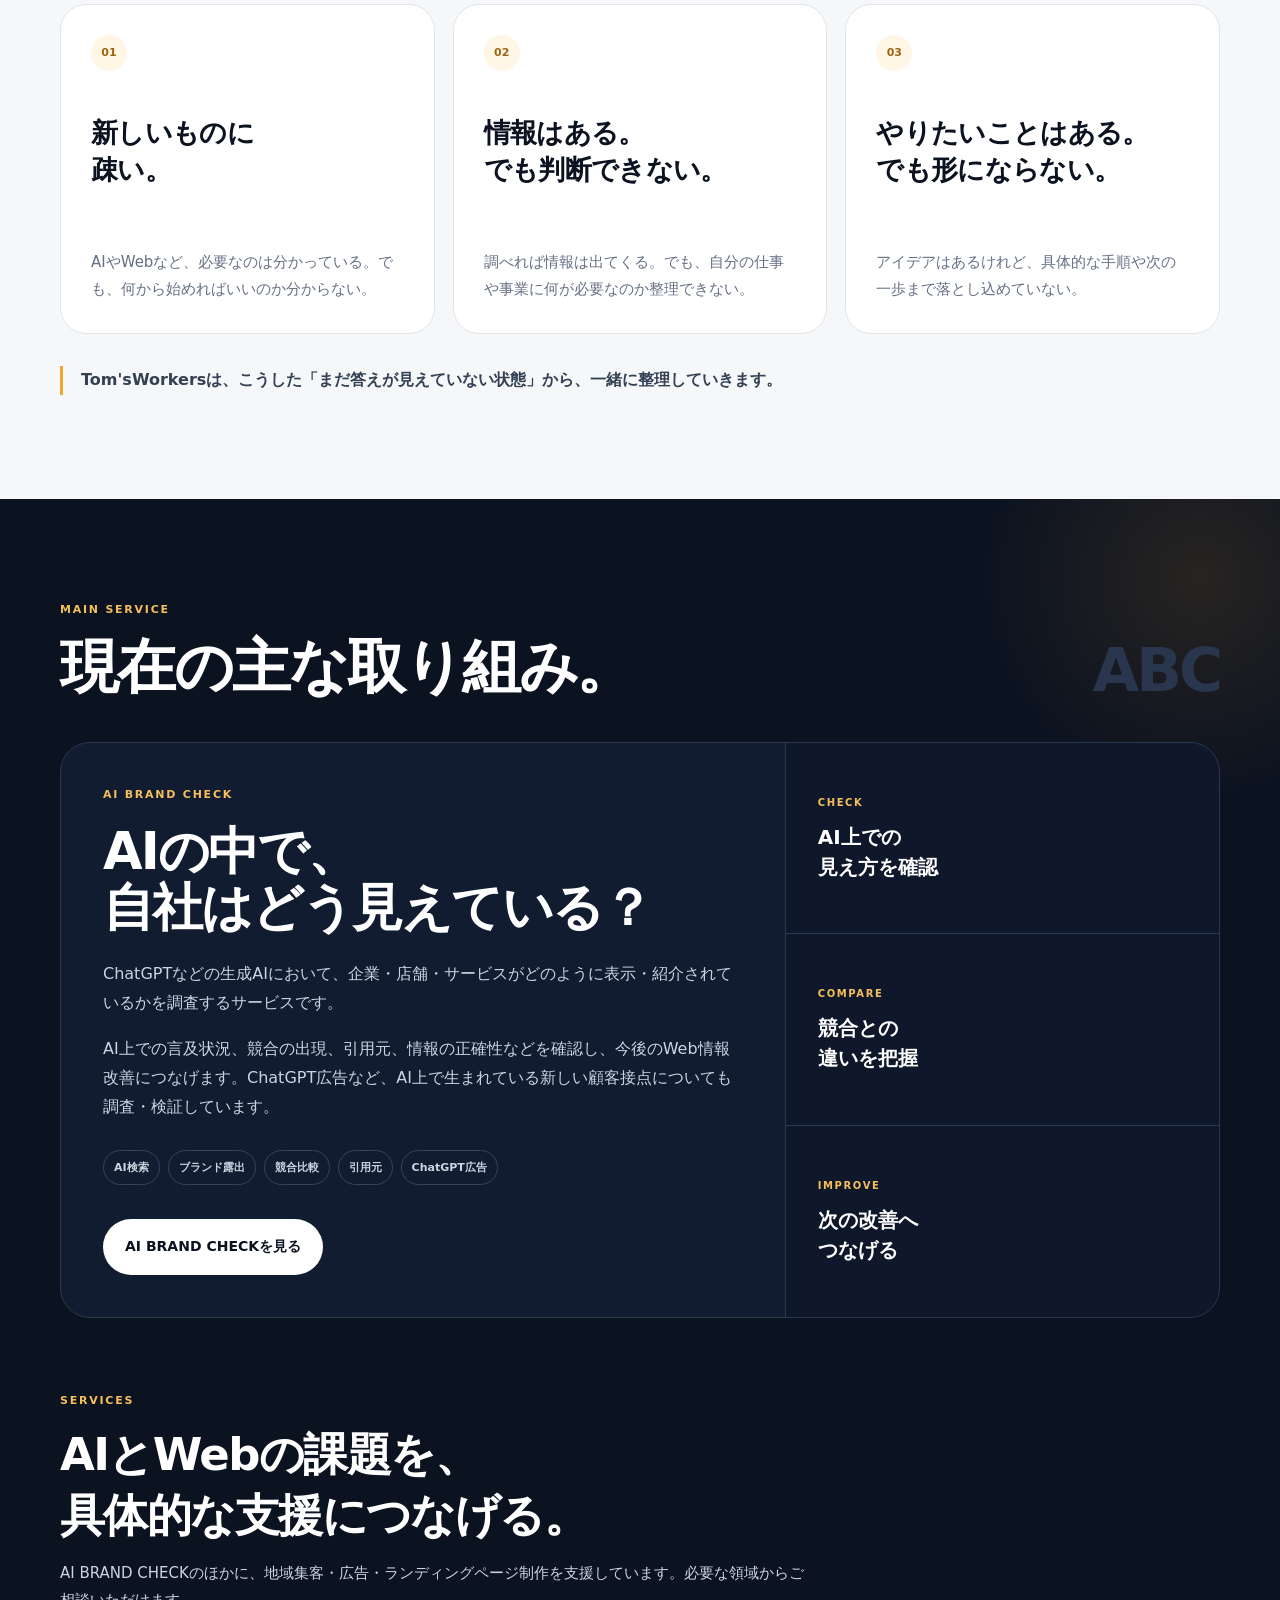
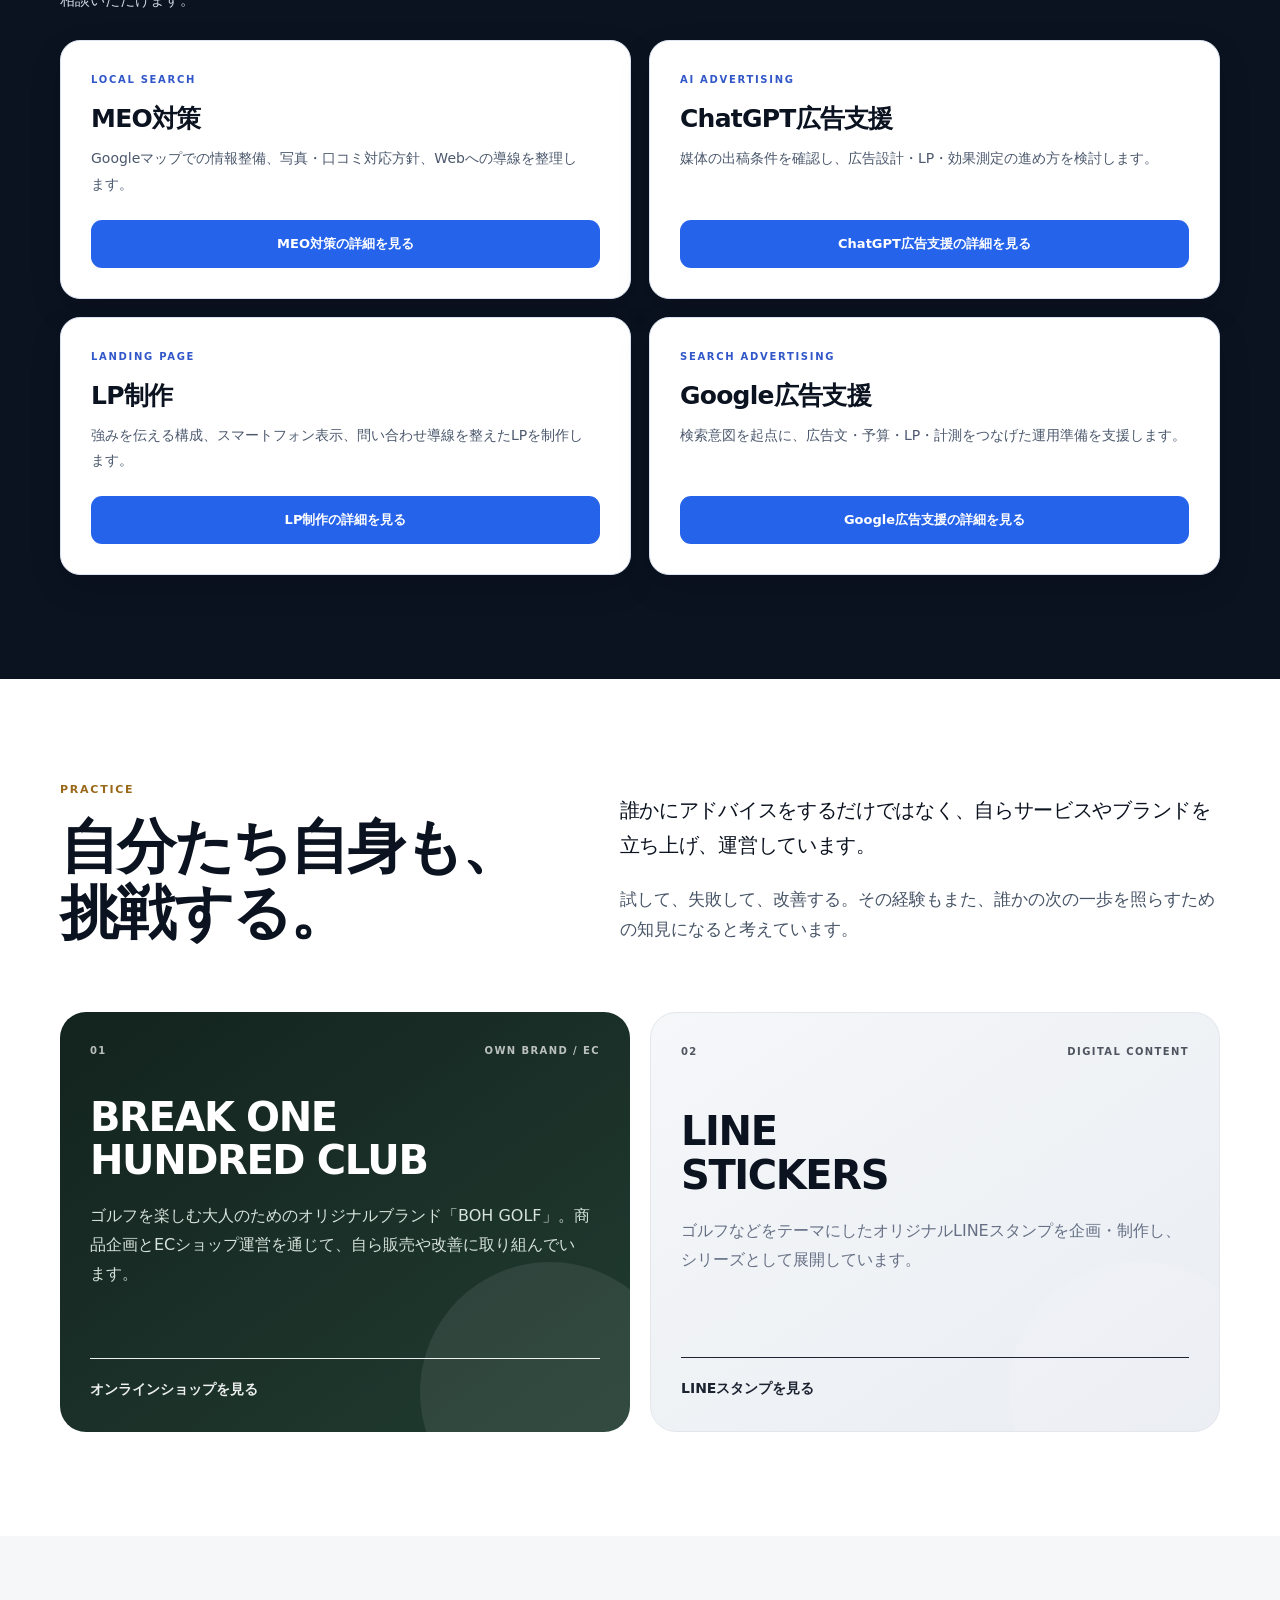
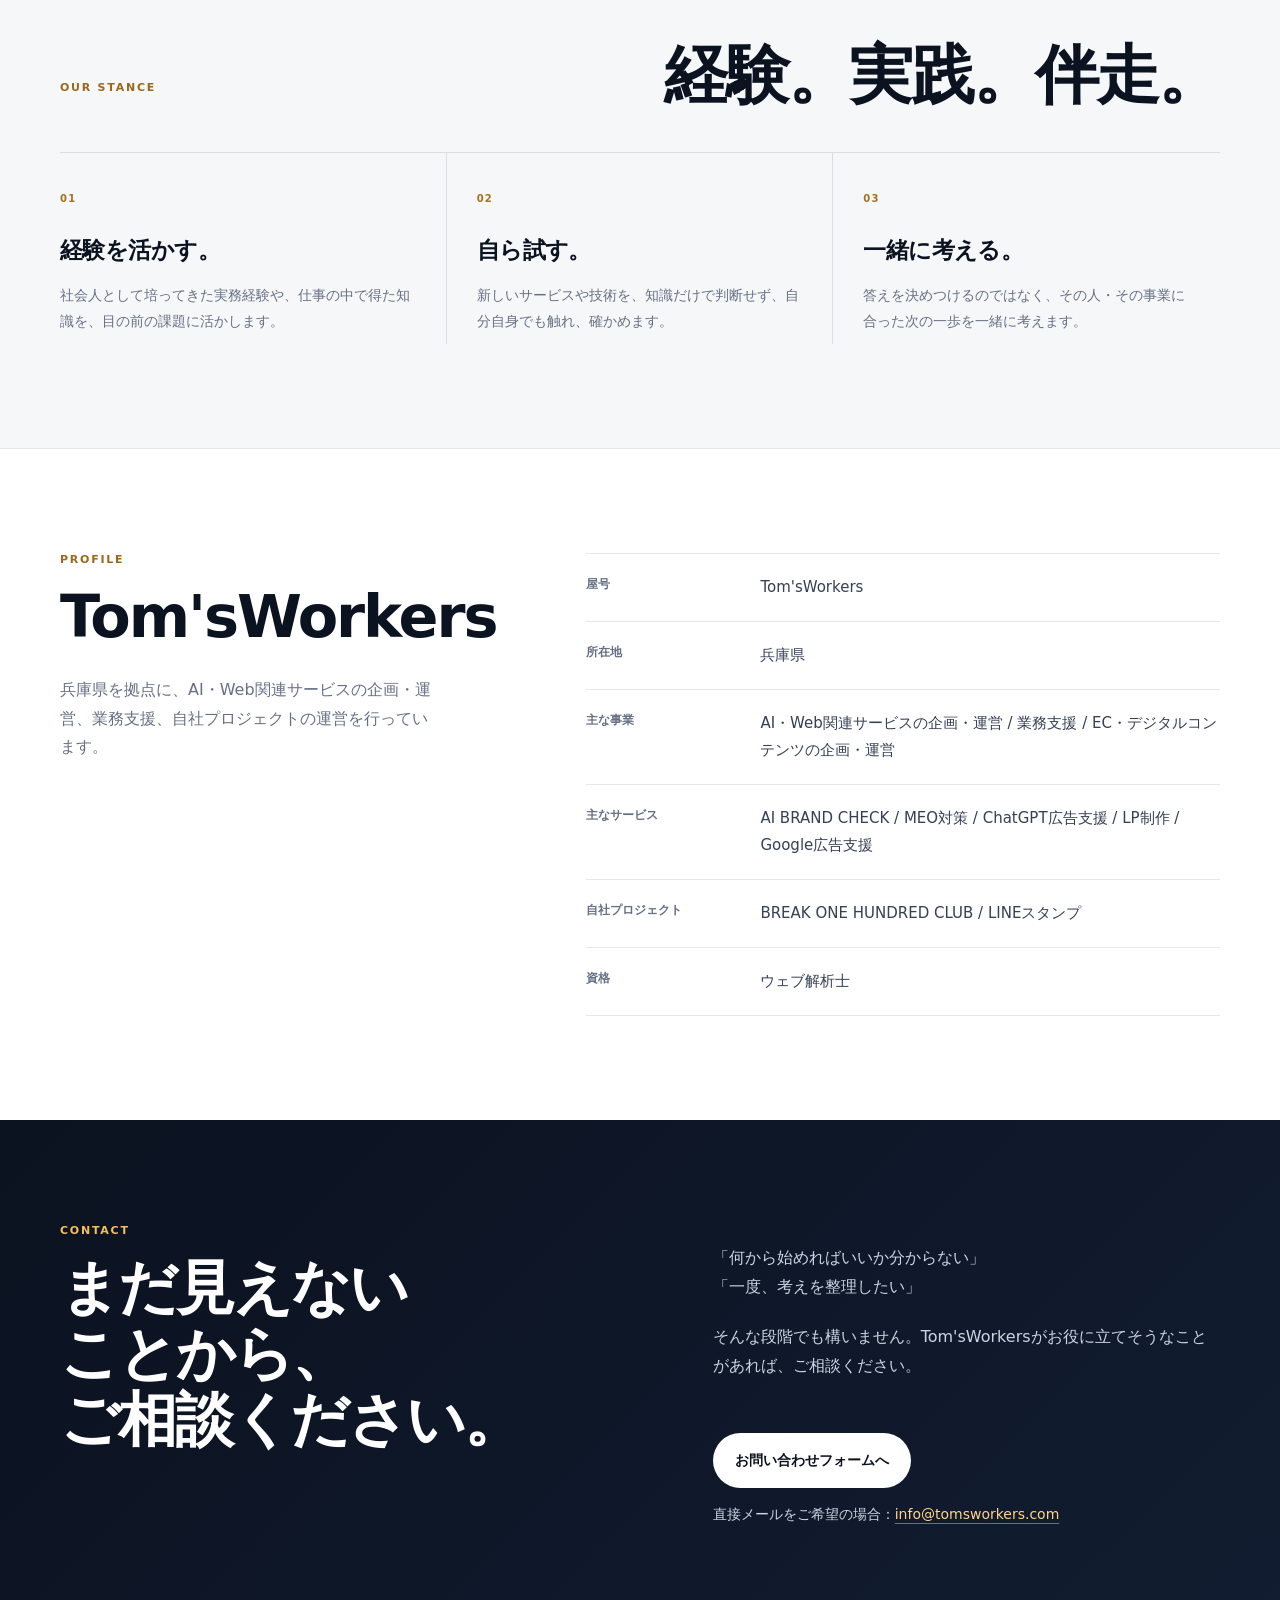
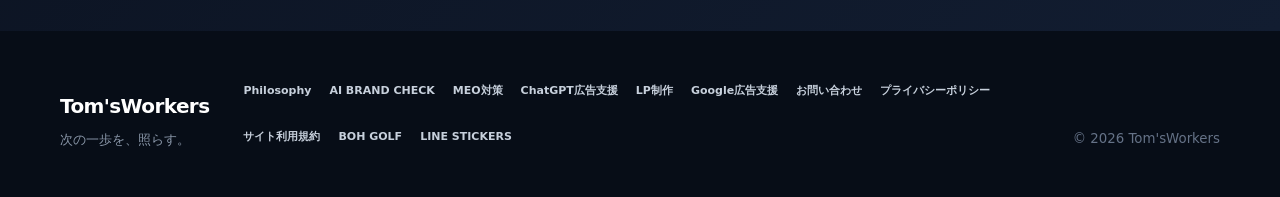
==== commit 718b3813: "Add files via upload" ====
--- a/index.html
+++ b/index.html
@@ -15,6 +15,7 @@
   <link rel="icon" href="favicon.svg" type="image/svg+xml" />
   <link rel="preload" href="assets/hero-road.webp" as="image" type="image/webp" fetchpriority="high" />
   <link rel="stylesheet" href="style.css" />
+  <link rel="stylesheet" href="assets/site-extensions.css" />
   <!-- Google tag (gtag.js) -->
   <script async src="https://www.googletagmanager.com/gtag/js?id=G-THQMLL2YRE"></script>
   <script>
@@ -47,10 +48,11 @@
         <a href="#practice">Practice</a>
         <a href="#profile">Profile</a>
       </nav>
+      <a class="header-contact" href="/contact/" data-analytics-event="contact_open" data-service="general">お問い合わせ</a>
     </div>
   </header>
 
-  <main id="main">
+  <main id="main" tabindex="-1">
     <section class="hero" id="top">
       <div class="hero-image" aria-hidden="true"></div>
       <div class="hero-shade" aria-hidden="true"></div>
@@ -61,7 +63,7 @@
           <p class="hero-lead">経験と実践から得た知見をもとに、<br class="desktop-break">迷いや不安の先にある「次の一歩」を支えます。</p>
           <div class="hero-actions">
             <a class="button button-hero" href="#philosophy">Tom'sWorkersについて</a>
-            <a class="text-link hero-link" href="#service">主な取り組みを見る <span aria-hidden="true">↓</span></a>
+            <a class="text-link hero-link" href="#service">主な取り組みを見る</a>
           </div>
         </div>
         <div class="hero-signpost" aria-hidden="true">
@@ -138,7 +140,7 @@
               <span>引用元</span>
               <span>ChatGPT広告</span>
             </div>
-            <a class="button button-light" href="https://aibrandcheck.tomsworkers.com/" target="_blank" rel="noopener">AI BRAND CHECKを見る <span aria-hidden="true">↗</span></a>
+            <a class="button button-light" href="https://aibrandcheck.tomsworkers.com/" target="_blank" rel="noopener">AI BRAND CHECKを見る</a>
           </div>
 
           <div class="abc-points" aria-label="AI BRAND CHECKで確認すること">
@@ -154,6 +156,40 @@
               <small>IMPROVE</small>
               <strong>次の改善へ<br>つなげる</strong>
             </div>
+          </div>
+        </div>
+
+        <div class="service-portfolio" aria-labelledby="portfolio-title">
+          <div class="service-portfolio-intro">
+            <p class="section-label section-label-light">SERVICES</p>
+            <h3 id="portfolio-title">AIとWebの課題を、<br>具体的な支援につなげる。</h3>
+            <p>AI BRAND CHECKのほかに、地域集客・広告・ランディングページ制作を支援しています。必要な領域からご相談いただけます。</p>
+          </div>
+          <div class="service-portfolio-grid">
+            <article class="service-portfolio-card">
+              <span class="service-category">LOCAL SEARCH</span>
+              <h4>MEO対策</h4>
+              <p>Googleマップでの情報整備、写真・口コミ対応方針、Webへの導線を整理します。</p>
+              <a href="/meo/" data-analytics-event="service_view" data-service="meo">MEO対策の詳細を見る</a>
+            </article>
+            <article class="service-portfolio-card">
+              <span class="service-category">AI ADVERTISING</span>
+              <h4>ChatGPT広告支援</h4>
+              <p>媒体の出稿条件を確認し、広告設計・LP・効果測定の進め方を検討します。</p>
+              <a href="/chatgpt-ads/" data-analytics-event="service_view" data-service="chatgpt-ads">ChatGPT広告支援の詳細を見る</a>
+            </article>
+            <article class="service-portfolio-card">
+              <span class="service-category">LANDING PAGE</span>
+              <h4>LP制作</h4>
+              <p>強みを伝える構成、スマートフォン表示、問い合わせ導線を整えたLPを制作します。</p>
+              <a href="/lp/" data-analytics-event="service_view" data-service="lp">LP制作の詳細を見る</a>
+            </article>
+            <article class="service-portfolio-card">
+              <span class="service-category">SEARCH ADVERTISING</span>
+              <h4>Google広告支援</h4>
+              <p>検索意図を起点に、広告文・予算・LP・計測をつなげた運用準備を支援します。</p>
+              <a href="/google-ads/" data-analytics-event="service_view" data-service="google-ads">Google広告支援の詳細を見る</a>
+            </article>
           </div>
         </div>
       </div>
@@ -180,9 +216,9 @@
             </div>
             <div>
               <h3>BREAK ONE<br>HUNDRED CLUB</h3>
-              <p>ゴルフを楽しむ大人のためのオリジナルブランド。商品企画、EC、SNS発信などを実際に運営しています。</p>
-            </div>
-            <a href="https://shop.tomsworkers.com/" target="_blank" rel="noopener">オンラインショップを見る <span aria-hidden="true">↗</span></a>
+              <p>ゴルフを楽しむ大人のためのオリジナルブランド「BOH GOLF」。商品企画とECショップ運営を通じて、自ら販売や改善に取り組んでいます。</p>
+            </div>
+            <a href="https://shop.tomsworkers.com/" target="_blank" rel="noopener">オンラインショップを見る</a>
           </article>
 
           <article class="project-card project-line">
@@ -194,7 +230,7 @@
               <h3>LINE<br>STICKERS</h3>
               <p>ゴルフなどをテーマにしたオリジナルLINEスタンプを企画・制作し、シリーズとして展開しています。</p>
             </div>
-            <a href="https://line.me/S/shop/sticker/author/5391616" target="_blank" rel="noopener">LINEスタンプを見る <span aria-hidden="true">↗</span></a>
+            <a href="https://line.me/S/shop/sticker/author/5391616" target="_blank" rel="noopener">LINEスタンプを見る</a>
           </article>
         </div>
       </div>
@@ -237,7 +273,7 @@
           <div><dt>屋号</dt><dd>Tom'sWorkers</dd></div>
           <div><dt>所在地</dt><dd>兵庫県</dd></div>
           <div><dt>主な事業</dt><dd>AI・Web関連サービスの企画・運営 / 業務支援 / EC・デジタルコンテンツの企画・運営</dd></div>
-          <div><dt>主なサービス</dt><dd>AI BRAND CHECK</dd></div>
+          <div><dt>主なサービス</dt><dd>AI BRAND CHECK / MEO対策 / ChatGPT広告支援 / LP制作 / Google広告支援</dd></div>
           <div><dt>自社プロジェクト</dt><dd>BREAK ONE HUNDRED CLUB / LINEスタンプ</dd></div>
           <div><dt>資格</dt><dd>ウェブ解析士</dd></div>
         </dl>
@@ -253,8 +289,8 @@
         <div class="contact-copy">
           <p>「何から始めればいいか分からない」<br>「一度、考えを整理したい」</p>
           <p>そんな段階でも構いません。Tom'sWorkersがお役に立てそうなことがあれば、ご相談ください。</p>
-          <a class="button button-light" href="mailto:info@tomsworkers.com?subject=Tom%27sWorkers%E3%81%B8%E3%81%AE%E3%81%8A%E5%95%8F%E3%81%84%E5%90%88%E3%82%8F%E3%81%9B&body=%E3%81%8A%E5%90%8D%E5%89%8D%EF%BC%9A%0A%E4%BC%9A%E7%A4%BE%E5%90%8D%E3%83%BB%E5%B1%8B%E5%8F%B7%EF%BC%9A%0A%E3%81%8A%E5%95%8F%E3%81%84%E5%90%88%E3%82%8F%E3%81%9B%E5%86%85%E5%AE%B9%EF%BC%9A%0A">メールで問い合わせる <span aria-hidden="true">↗</span></a>
-          <p class="contact-email"><a href="mailto:info@tomsworkers.com">info@tomsworkers.com</a></p>
+          <a class="button button-light" data-analytics-event="contact_open" data-service="general" href="/contact/">お問い合わせフォームへ</a>
+          <p class="contact-email">直接メールをご希望の場合：<a data-ga-contact="contact_email" href="mailto:info@tomsworkers.com">info@tomsworkers.com</a></p>
         </div>
       </div>
     </section>
@@ -269,11 +305,34 @@
       <div class="footer-links">
         <a href="#philosophy">Philosophy</a>
         <a href="#service">AI BRAND CHECK</a>
+        <a href="/meo/">MEO対策</a>
+        <a href="/chatgpt-ads/">ChatGPT広告支援</a>
+        <a href="/lp/">LP制作</a>
+        <a href="/google-ads/">Google広告支援</a>
+        <a href="/contact/">お問い合わせ</a>
+        <a href="/privacy/">プライバシーポリシー</a>
+        <a href="/terms/">サイト利用規約</a>
         <a href="https://shop.tomsworkers.com/" target="_blank" rel="noopener">BOH GOLF</a>
         <a href="https://line.me/S/shop/sticker/author/5391616" target="_blank" rel="noopener">LINE STICKERS</a>
       </div>
       <small>© 2026 Tom'sWorkers</small>
     </div>
   </footer>
+
+  <script>
+    document.addEventListener('DOMContentLoaded', function () {
+      document.querySelectorAll('a[data-ga-contact]').forEach(function (link) {
+        link.addEventListener('click', function () {
+          if (typeof gtag === 'function') {
+            gtag('event', 'contact_email_click', {
+              contact_location: link.dataset.gaContact,
+              link_url: link.getAttribute('href'),
+              link_text: link.textContent.trim()
+            });
+          }
+        });
+      });
+    });
+  </script>
 </body>
 </html>
--- a/assets/site-extensions.css
+++ b/assets/site-extensions.css
@@ -0,0 +1,71 @@
+/* Tom'sWorkers official-site extensions; original style.css remains unchanged. */
+:root{--tw-blue:#2563eb;--tw-cyan:#06b6d4}
+a:focus-visible,button:focus-visible,input:focus-visible,select:focus-visible,textarea:focus-visible{outline:3px solid #06b6d4;outline-offset:3px}
+#main:focus{outline:none}
+.header-contact{display:inline-flex;align-items:center;justify-content:center;flex:0 0 auto;border-radius:999px;background:#0b1220;color:white;padding:10px 17px;font-weight:750;font-size:12px;min-height:44px;transition:background .2s ease}
+.header-contact:hover{background:#2563eb}
+.service-portfolio{position:relative;z-index:1;margin-top:76px}
+.service-portfolio-intro{max-width:750px;margin-bottom:26px}
+.service-portfolio-intro h3{font-size:clamp(29px,3.7vw,45px);line-height:1.35;margin:0 0 14px;letter-spacing:-.035em;color:white}
+.service-portfolio-intro p:last-child{color:#cbd5e1;margin:0;font-size:15px}
+.service-portfolio-grid{display:grid;grid-template-columns:repeat(2,minmax(0,1fr));gap:18px}
+.service-portfolio-card{min-width:0;display:flex;flex-direction:column;background:#fff;border:1px solid #dbe4f2;border-radius:20px;padding:30px;color:#172033;box-shadow:0 12px 34px rgba(0,0,0,.10)}
+.service-category{color:#3157c8;font-size:10px;font-weight:800;letter-spacing:.17em}
+.service-portfolio-card h4{color:#0b1220;font-size:25px;line-height:1.4;letter-spacing:-.03em;margin:12px 0 10px}
+.service-portfolio-card p{color:#4b586d;font-size:14px;margin:0 0 23px;flex:1}
+.service-portfolio-card a{display:flex;justify-content:center;align-items:center;min-height:48px;padding:10px 18px;background:var(--tw-blue);color:#fff;font-size:13px;font-weight:800;border-radius:11px;text-align:center;transition:background .2s ease,transform .2s ease}
+.service-portfolio-card a:hover{background:#1d4ed8;transform:translateY(-1px)}
+.footer-links a{min-height:28px;display:inline-flex;align-items:center}
+
+/* Shared content and contact pages. */
+.subpage-main{background:#f6f8fb;min-height:65vh}
+.subpage-main .subpage-hero{background:linear-gradient(135deg,#0b1220,#182941);color:#fff;padding:72px 0 66px}
+.subpage-hero .section-label{color:#f6bf5b}
+.subpage-hero h1{color:#fff;font-size:clamp(32px,4.8vw,54px);letter-spacing:-.035em;line-height:1.25;margin:0 0 20px}
+.subpage-hero p:last-child{margin:0;color:#d8e2f0;max-width:770px;line-height:1.85}
+.subpage-content{padding:50px 0 90px}
+.subpage-card{background:#fff;border:1px solid #e3eaf3;border-radius:20px;padding:clamp(24px,4vw,50px);box-shadow:0 18px 48px rgba(13,27,52,.04)}
+.subpage-card h2{color:#0b1220;font-size:clamp(22px,3vw,29px);margin:0 0 18px;line-height:1.4}
+.subpage-card h3{color:#0b1220;font-size:19px;margin:31px 0 10px}
+.subpage-card p,.subpage-card li{color:#475467;font-size:15px}
+.subpage-card a:not(.button){text-decoration:underline;text-underline-offset:4px;color:#1d4ed8}
+.subpage-grid{display:grid;grid-template-columns:minmax(0,1.6fr) minmax(270px,.65fr);gap:25px;align-items:start}
+.subpage-aside{background:#fff;border:1px solid #e3eaf3;border-radius:18px;padding:24px}
+.subpage-aside h2{font-size:20px;margin:0 0 12px;color:#0b1220}
+.subpage-aside p{font-size:14px;color:#475467;margin:0 0 14px}
+.subpage-aside a{color:#1d4ed8;text-decoration:underline;overflow-wrap:anywhere}
+.form-lead{font-size:15px;color:#475467;margin:0 0 26px}
+.form-grid{display:grid;grid-template-columns:repeat(2,minmax(0,1fr));gap:20px 18px}
+.field{min-width:0;display:flex;flex-direction:column;gap:8px}
+.field-full{grid-column:1/-1}
+.field-label,.fieldset-legend{font-weight:800;color:#19283d;font-size:13px}
+.fieldset{margin:0;border:0;padding:0;min-width:0}
+.radio-row{display:flex;gap:20px;flex-wrap:wrap;margin-top:8px}
+.radio-option{display:inline-flex;align-items:center;gap:8px;font-size:14px;color:#344054;cursor:pointer;min-height:35px}
+.radio-option input{width:18px;height:18px;accent-color:#2563eb}
+.form-input,.form-textarea,.form-select{width:100%;border:1px solid #b7c3d3;border-radius:9px;background:#fff;color:#0b1220;min-height:47px;padding:10px 13px;font:inherit;font-size:15px;line-height:1.5}
+.form-textarea{min-height:160px;resize:vertical}
+.form-help{font-size:12px;color:#667085}
+.required{font-size:11px;color:#a92828;margin-left:6px}
+.form-consent{display:flex;gap:11px;align-items:start;font-size:13px;line-height:1.75;color:#344054;margin-top:8px}
+.form-consent input{margin-top:4px;accent-color:#2563eb;min-width:18px;min-height:18px}
+.form-actions{margin-top:22px}
+.form-submit{appearance:none;border:0;border-radius:10px;background:#2563eb;color:#fff;padding:14px 30px;min-height:51px;font:inherit;font-size:15px;font-weight:800;cursor:pointer;transition:background .2s ease}
+.form-submit:not(:disabled):hover{background:#1d4ed8}
+.form-submit:disabled{background:#94a3b8;cursor:not-allowed}
+.form-state{background:#eef4ff;color:#174084;border-radius:9px;padding:12px 15px;font-size:13px;margin:18px 0 0}
+.form-state[data-state="error"]{background:#fff1f2;color:#9f1239}
+.form-state[data-state="success"]{background:#ecfdf5;color:#065f46}
+.form-state[hidden]{display:none}
+.form-privacy-note{font-size:12px;color:#667085;margin:14px 0 0}
+.form-honeypot{position:absolute;left:-9999px;width:1px;height:1px;overflow:hidden}
+.policy-card section+section{margin-top:33px;padding-top:20px;border-top:1px solid #edf2f7}
+.policy-card ul{padding-left:1.4em}
+.policy-date{font-size:12px;color:#667085;margin:0 0 25px}
+.site-footer .footer-links a:hover,.footer-links a:focus-visible{text-decoration:underline}
+.subpage-header-link{display:inline-flex;align-items:center;min-height:44px;padding:8px 12px;border:1px solid #d3deed;border-radius:10px;color:#0b1220;font-weight:700;font-size:13px}
+.subpage-header-link:hover{background:#f3f6fa}
+@media(max-width:960px){.service-portfolio{margin-top:60px}.subpage-grid{grid-template-columns:1fr}}
+@media(max-width:720px){.header-contact{font-size:12px;padding:8px 13px;min-height:42px}.service-portfolio{margin-top:45px}.service-portfolio-grid{grid-template-columns:1fr}.service-portfolio-card{padding:24px}.service-portfolio-card h4{font-size:23px}.subpage-main .subpage-hero{padding:53px 0 50px}.subpage-content{padding:28px 0 64px}.form-grid{grid-template-columns:1fr}.field-full{grid-column:auto}.subpage-card{padding:24px}.subpage-aside{padding:22px}}
+@media(max-width:350px){.brand{font-size:18px}.header-contact{font-size:11px;padding:8px 10px}.service-portfolio-card{padding:20px}}
+@media(prefers-reduced-motion:reduce){.service-portfolio-card a,.header-contact{transition:none}.service-portfolio-card a:hover{transform:none}}
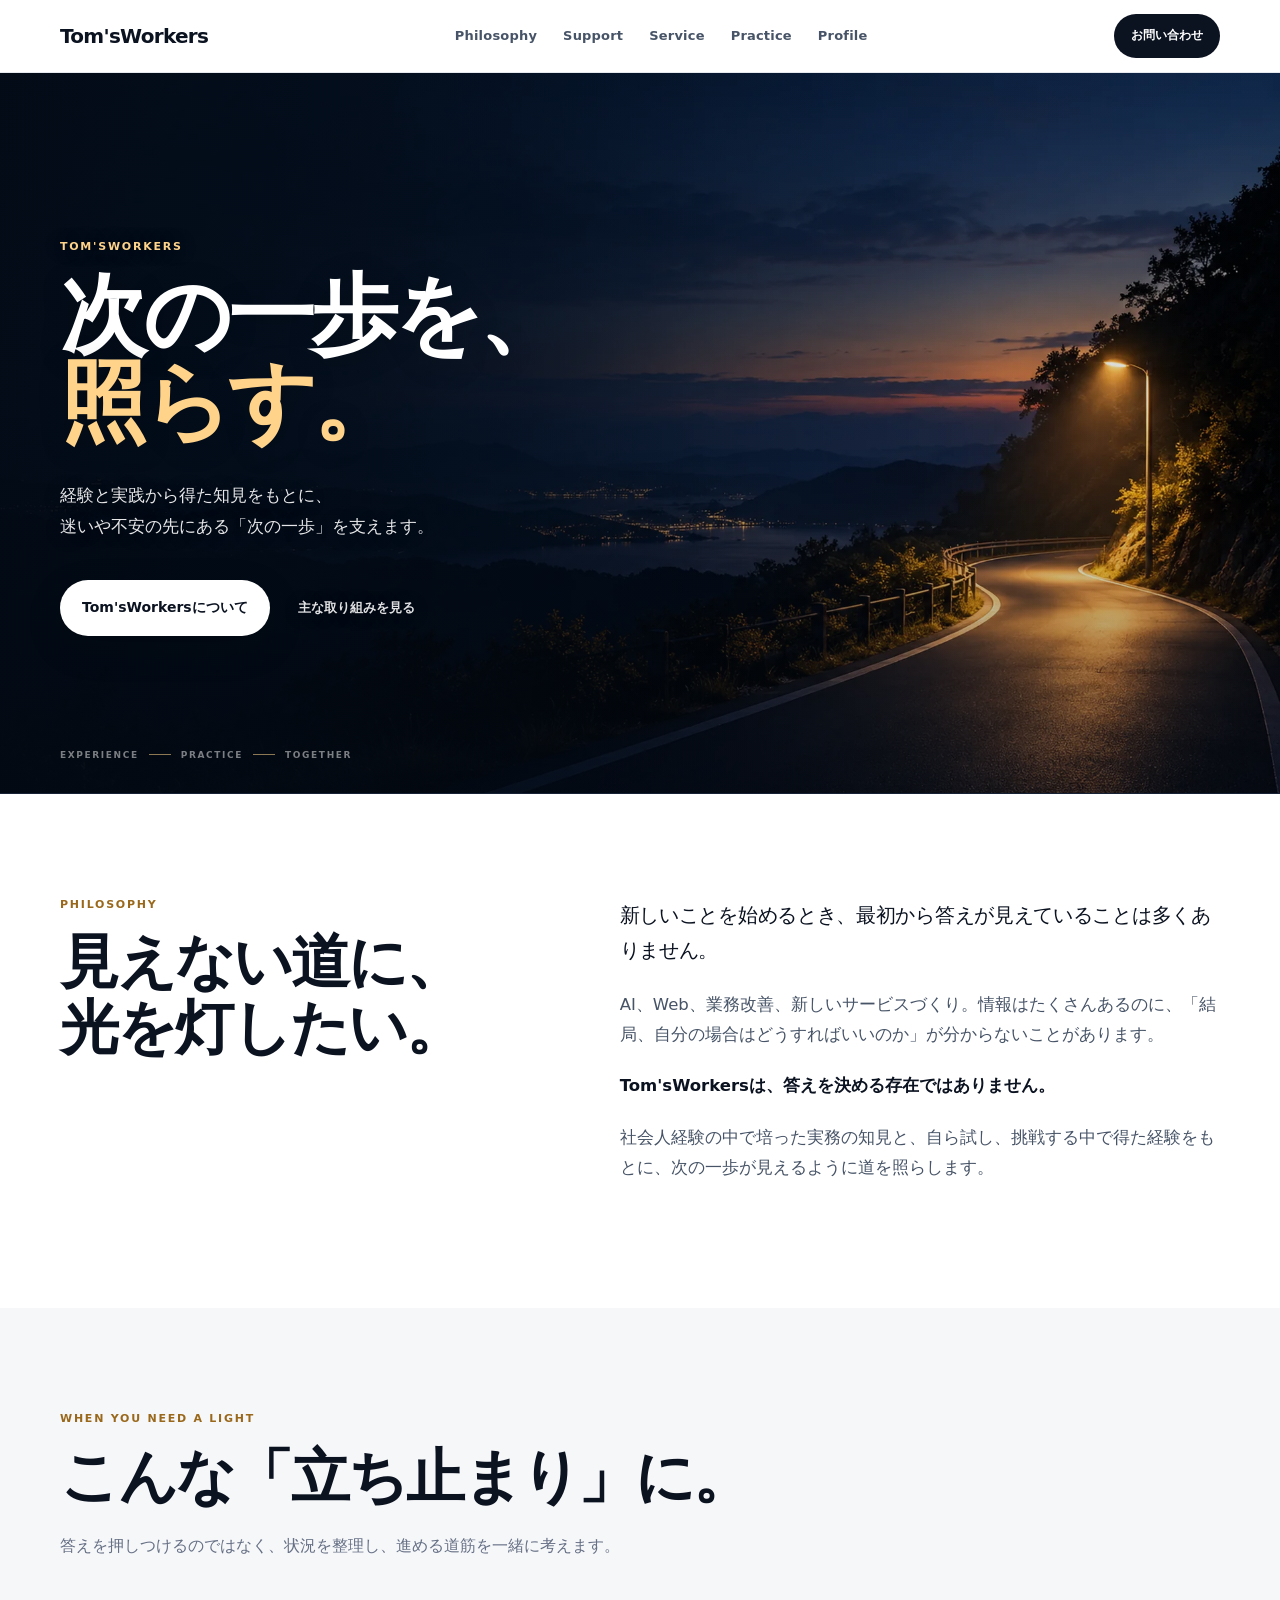
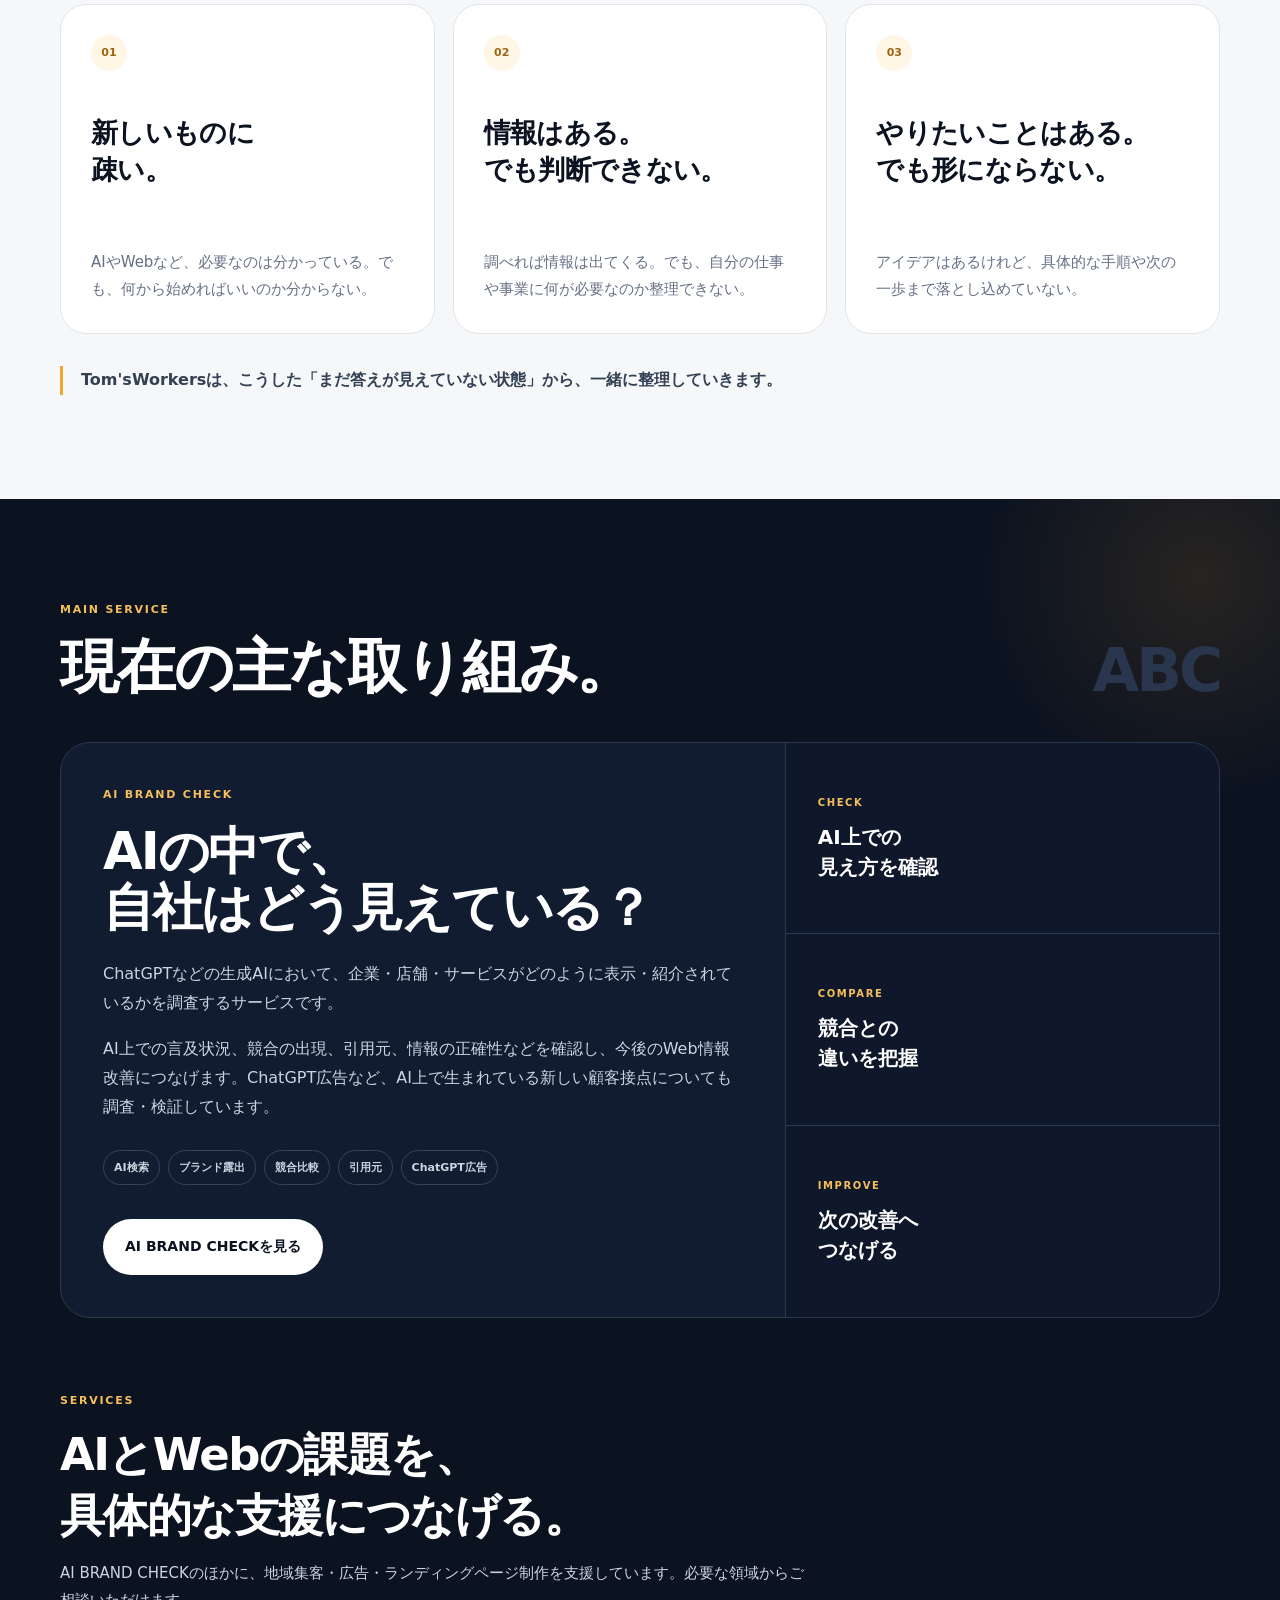
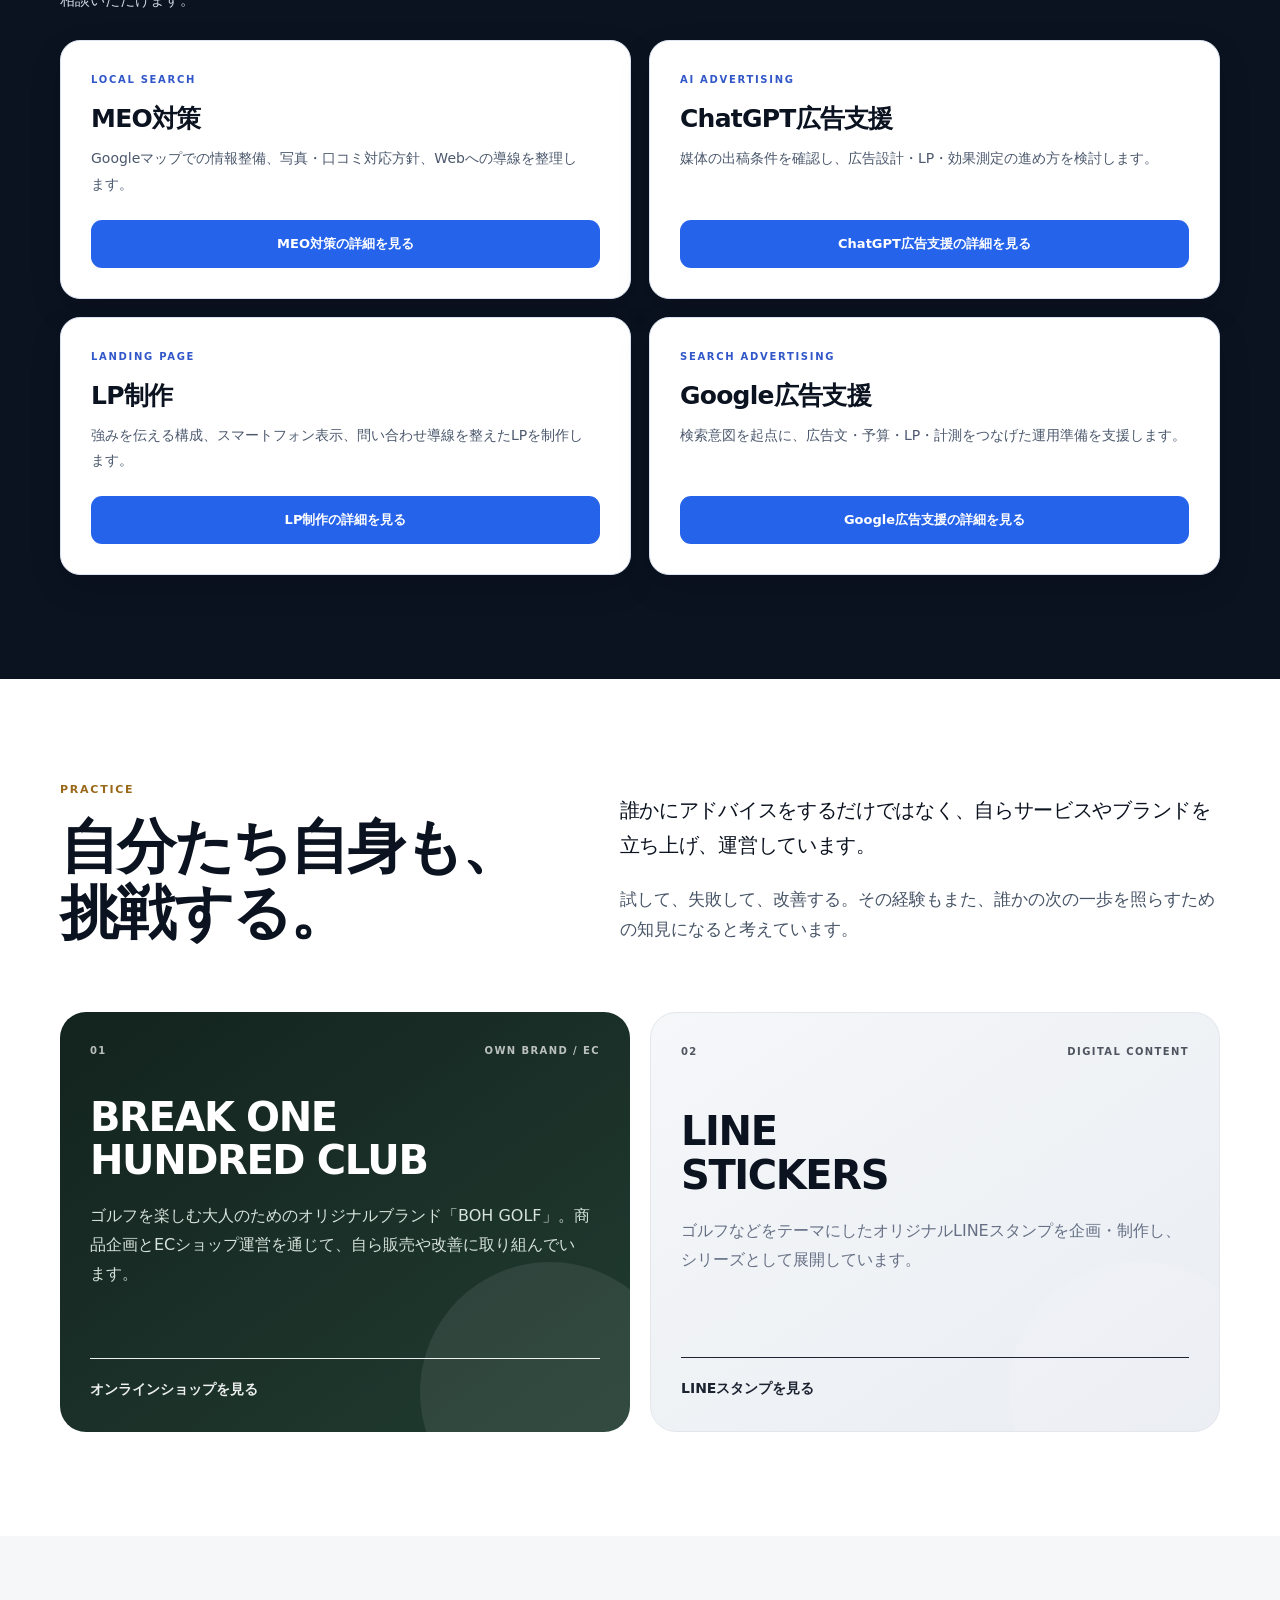
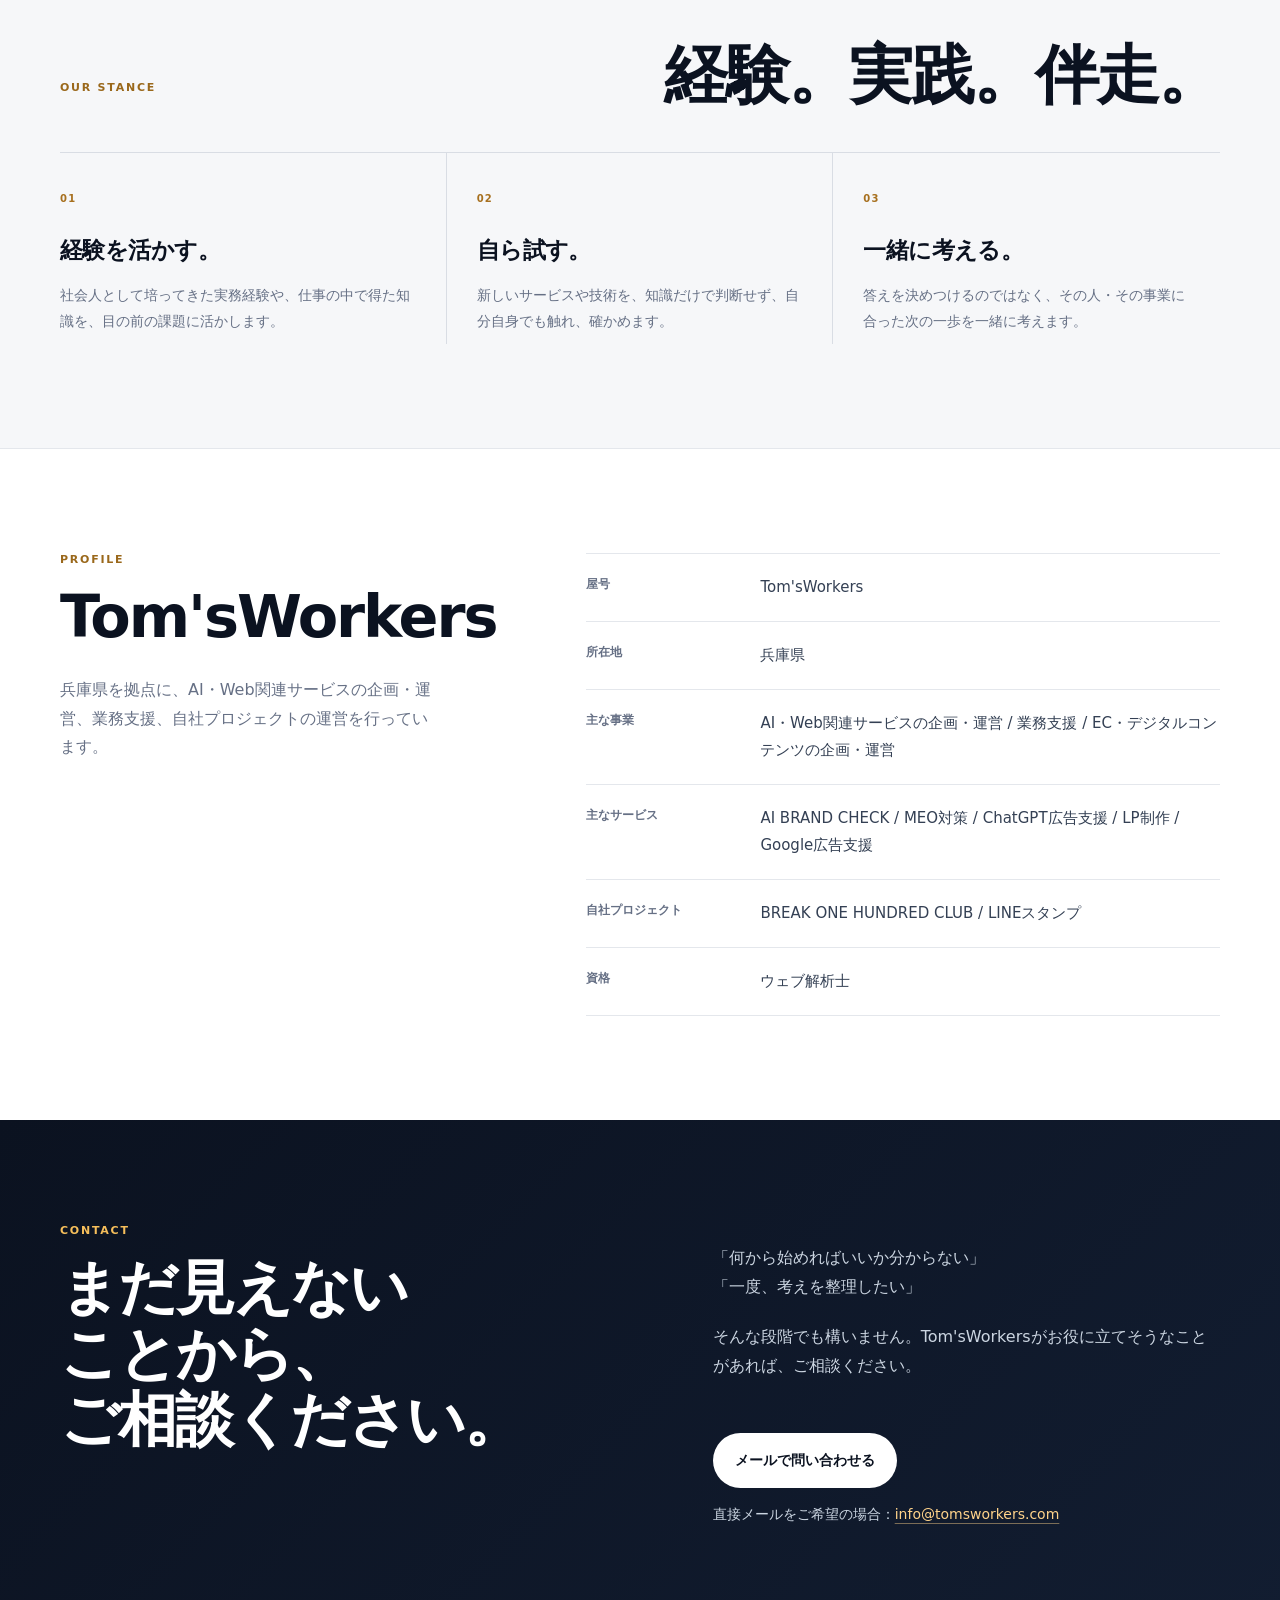
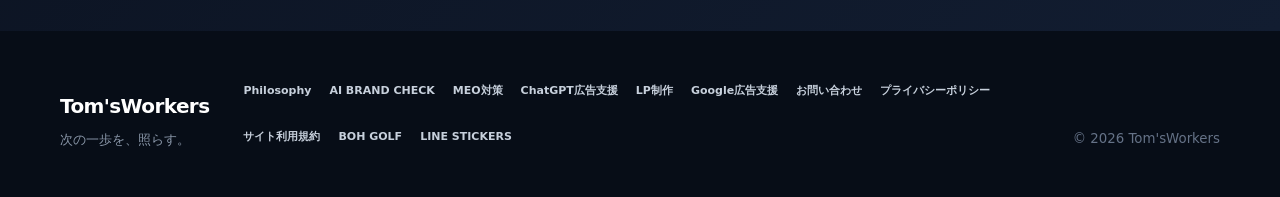
==== commit 7ed5fcef: "Add files via upload" ====
--- a/index.html
+++ b/index.html
@@ -289,7 +289,7 @@
         <div class="contact-copy">
           <p>「何から始めればいいか分からない」<br>「一度、考えを整理したい」</p>
           <p>そんな段階でも構いません。Tom'sWorkersがお役に立てそうなことがあれば、ご相談ください。</p>
-          <a class="button button-light" data-analytics-event="contact_open" data-service="general" href="/contact/">お問い合わせフォームへ</a>
+          <a class="button button-light" data-analytics-event="contact_open" data-service="general" href="/contact/">メールで問い合わせる</a>
           <p class="contact-email">直接メールをご希望の場合：<a data-ga-contact="contact_email" href="mailto:info@tomsworkers.com">info@tomsworkers.com</a></p>
         </div>
       </div>
--- a/assets/site-extensions.css
+++ b/assets/site-extensions.css
@@ -69,3 +69,34 @@
 @media(max-width:720px){.header-contact{font-size:12px;padding:8px 13px;min-height:42px}.service-portfolio{margin-top:45px}.service-portfolio-grid{grid-template-columns:1fr}.service-portfolio-card{padding:24px}.service-portfolio-card h4{font-size:23px}.subpage-main .subpage-hero{padding:53px 0 50px}.subpage-content{padding:28px 0 64px}.form-grid{grid-template-columns:1fr}.field-full{grid-column:auto}.subpage-card{padding:24px}.subpage-aside{padding:22px}}
 @media(max-width:350px){.brand{font-size:18px}.header-contact{font-size:11px;padding:8px 10px}.service-portfolio-card{padding:20px}}
 @media(prefers-reduced-motion:reduce){.service-portfolio-card a,.header-contact{transition:none}.service-portfolio-card a:hover{transform:none}}
+
+
+/* Contact page / email-only mode — form sending deliberately deferred. */
+.contact-mail-page{max-width:1160px}
+.contact-mail-layout{grid-template-columns:minmax(0,1.45fr) minmax(260px,.75fr);gap:24px;align-items:start}
+.contact-mail-card h2{font-size:clamp(26px,3.3vw,39px);line-height:1.3;margin:8px 0 16px}
+.contact-mail-eyebrow{font-size:11px!important;font-weight:900;letter-spacing:.16em;color:#3157c8!important;margin:0 0 12px}
+.contact-mail-lead{font-size:15px;line-height:1.85;margin:0 0 28px;max-width:720px}
+.contact-mail-target{background:#f5f8fd;border:1px solid #dce5f3;border-radius:16px;padding:clamp(20px,3vw,30px)}
+.contact-mail-label{display:block;font-size:12px;font-weight:800;color:#485771;margin-bottom:9px}
+.contact-mail-address{font-size:clamp(17px,2.6vw,25px)!important;color:#0b1220!important;font-weight:850;letter-spacing:-.02em;overflow-wrap:anywhere;margin:0 0 20px}
+.contact-mail-actions{display:flex;flex-wrap:wrap;gap:11px;align-items:center}
+.contact-mail-primary,.contact-mail-copy{display:inline-flex;align-items:center;justify-content:center;border-radius:10px;min-height:50px;padding:12px 21px;font-size:14px;font-weight:800;line-height:1.4;text-decoration:none!important;cursor:pointer}
+.contact-mail-primary{background:#2563eb;color:white!important;border:1px solid #2563eb}
+.contact-mail-primary:hover{background:#1d4ed8}
+.contact-mail-copy{background:#fff;color:#17356d;border:1px solid #9cb5d9}
+.contact-mail-copy:hover{background:#e9f1ff}
+.contact-mail-status{font-size:13px!important;color:#124c35!important;margin:12px 0 0;min-height:0}
+.contact-mail-status:empty{display:none}
+.contact-mail-help{font-size:12px!important;color:#55657b!important;margin:16px 0 0;line-height:1.8}
+.contact-mail-divider{height:1px;background:#e6edf5;margin:31px 0 25px}
+.contact-mail-card h3{margin:0 0 14px!important;font-size:18px}
+.contact-mail-checklist{margin:0;padding-left:1.3em}
+.contact-mail-checklist li{margin:6px 0;color:#475467}
+.contact-mail-privacy{font-size:12px!important;margin:20px 0 0}
+.contact-service-links{display:grid;gap:9px;margin:21px 0}
+.contact-service-links a{display:flex;align-items:center;min-height:44px;padding:11px 14px;background:#f6f9ff;border:1px solid #dfebfa;border-radius:9px;color:#174080;text-decoration:none;font-weight:750;font-size:13px}
+.contact-service-links a:hover{background:#e9f3ff;border-color:#aac7ed}
+.contact-service-note{font-size:12px!important;color:#667085}
+@media(max-width:960px){.contact-mail-layout{grid-template-columns:1fr}}
+@media(max-width:720px){.contact-mail-actions{flex-direction:column;align-items:stretch}.contact-mail-primary,.contact-mail-copy{width:100%}.contact-mail-target{padding:20px}}
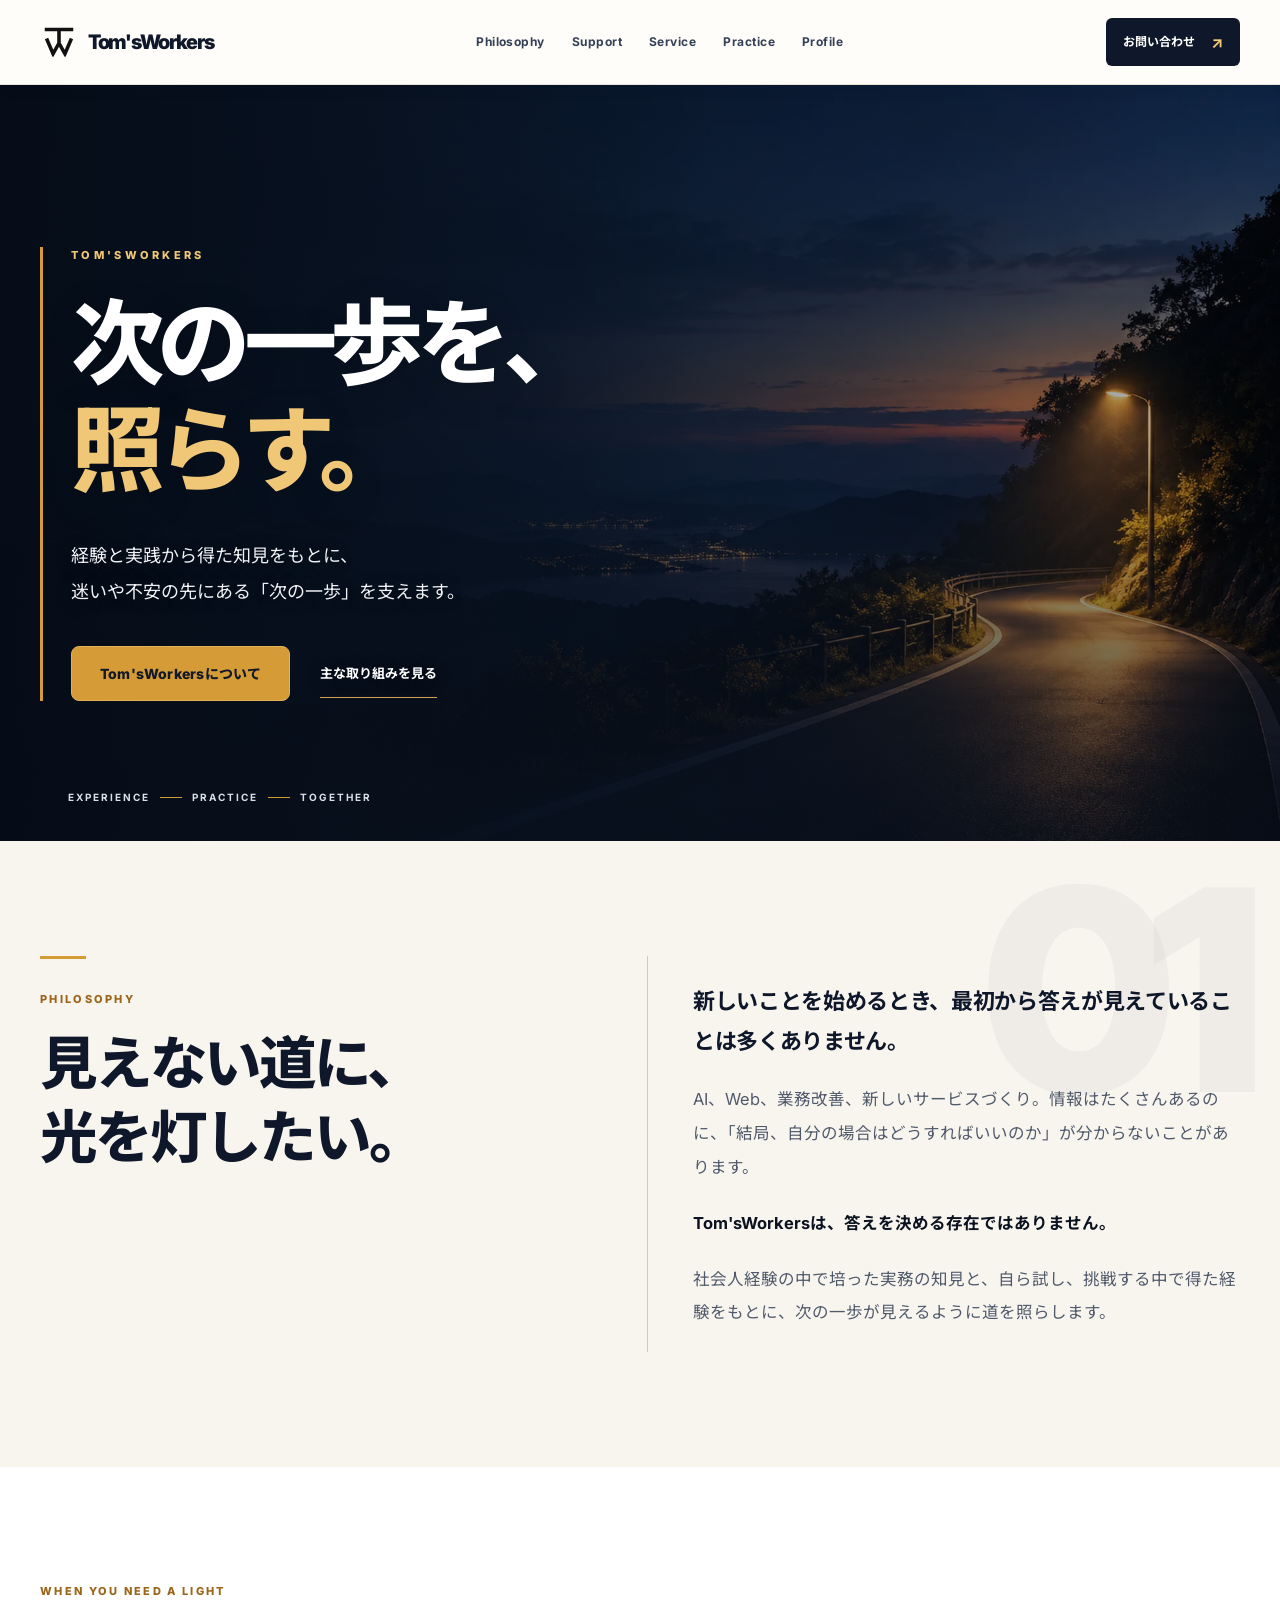
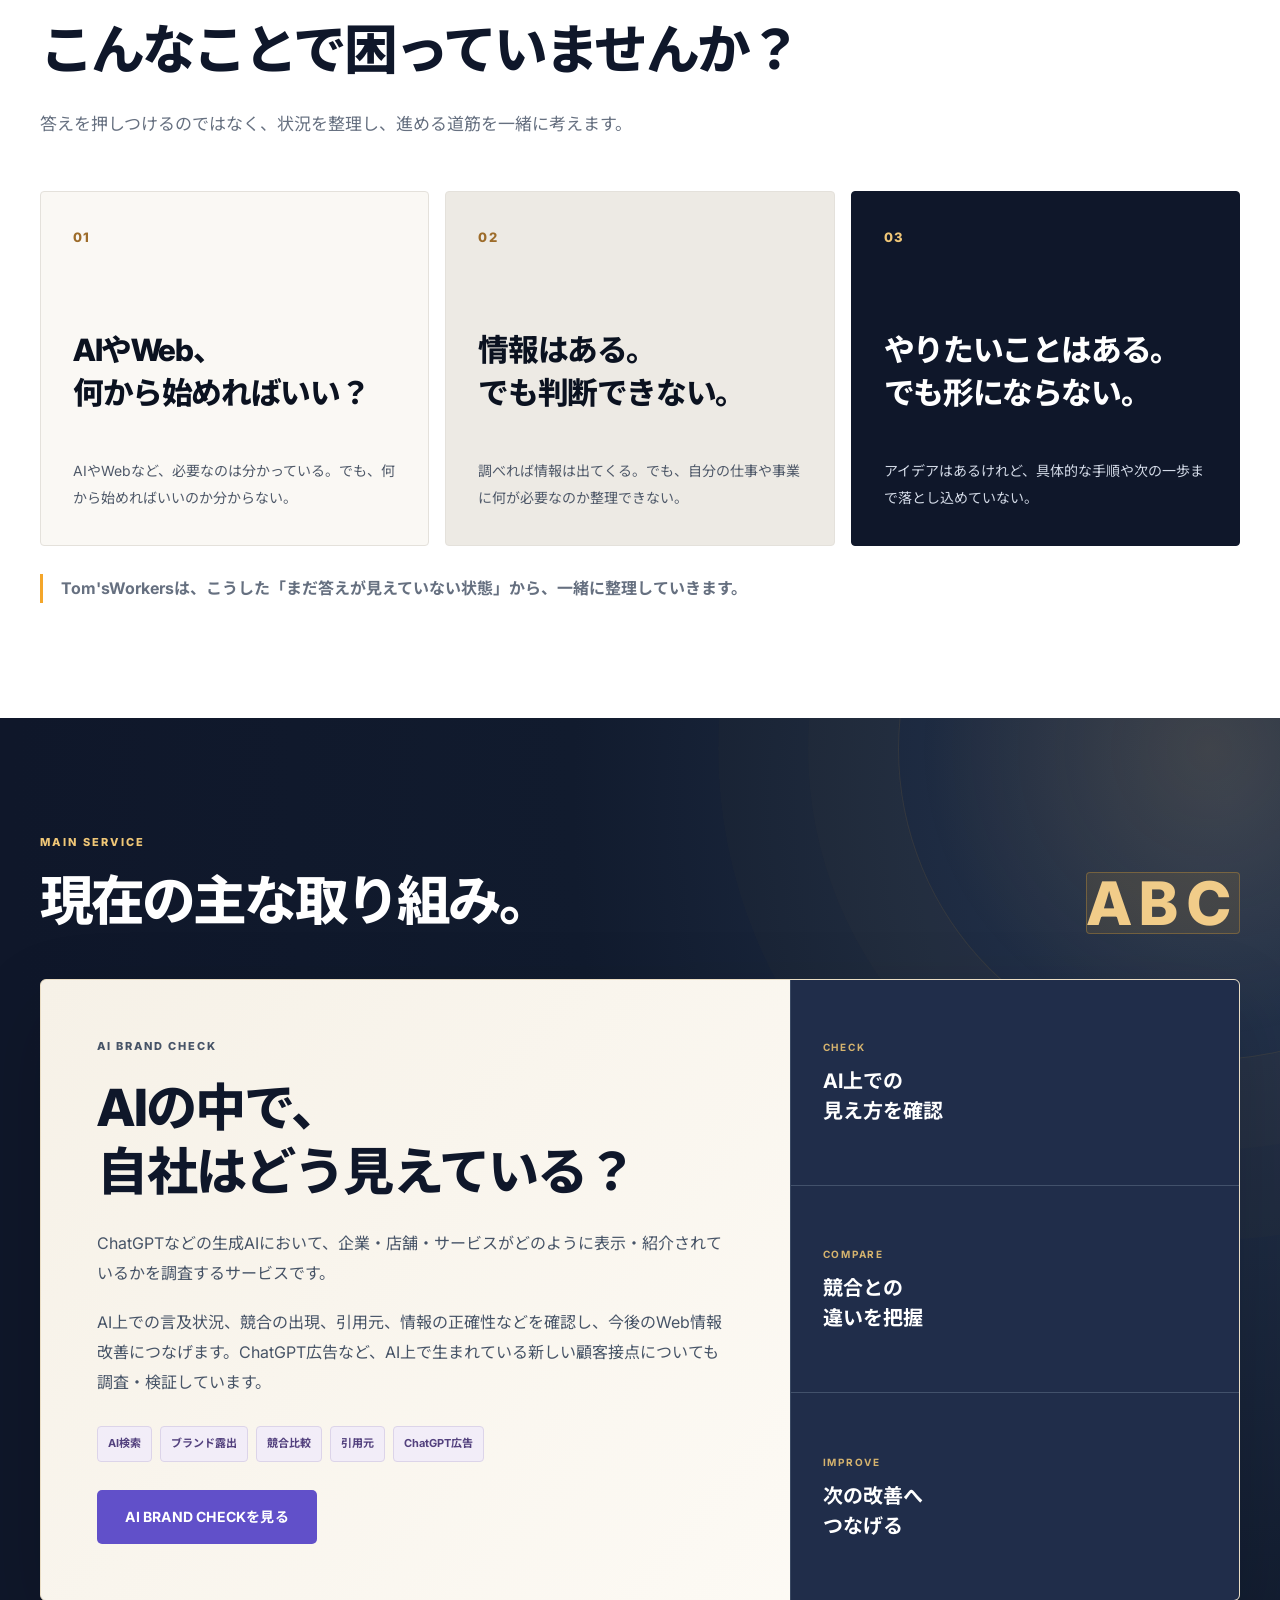
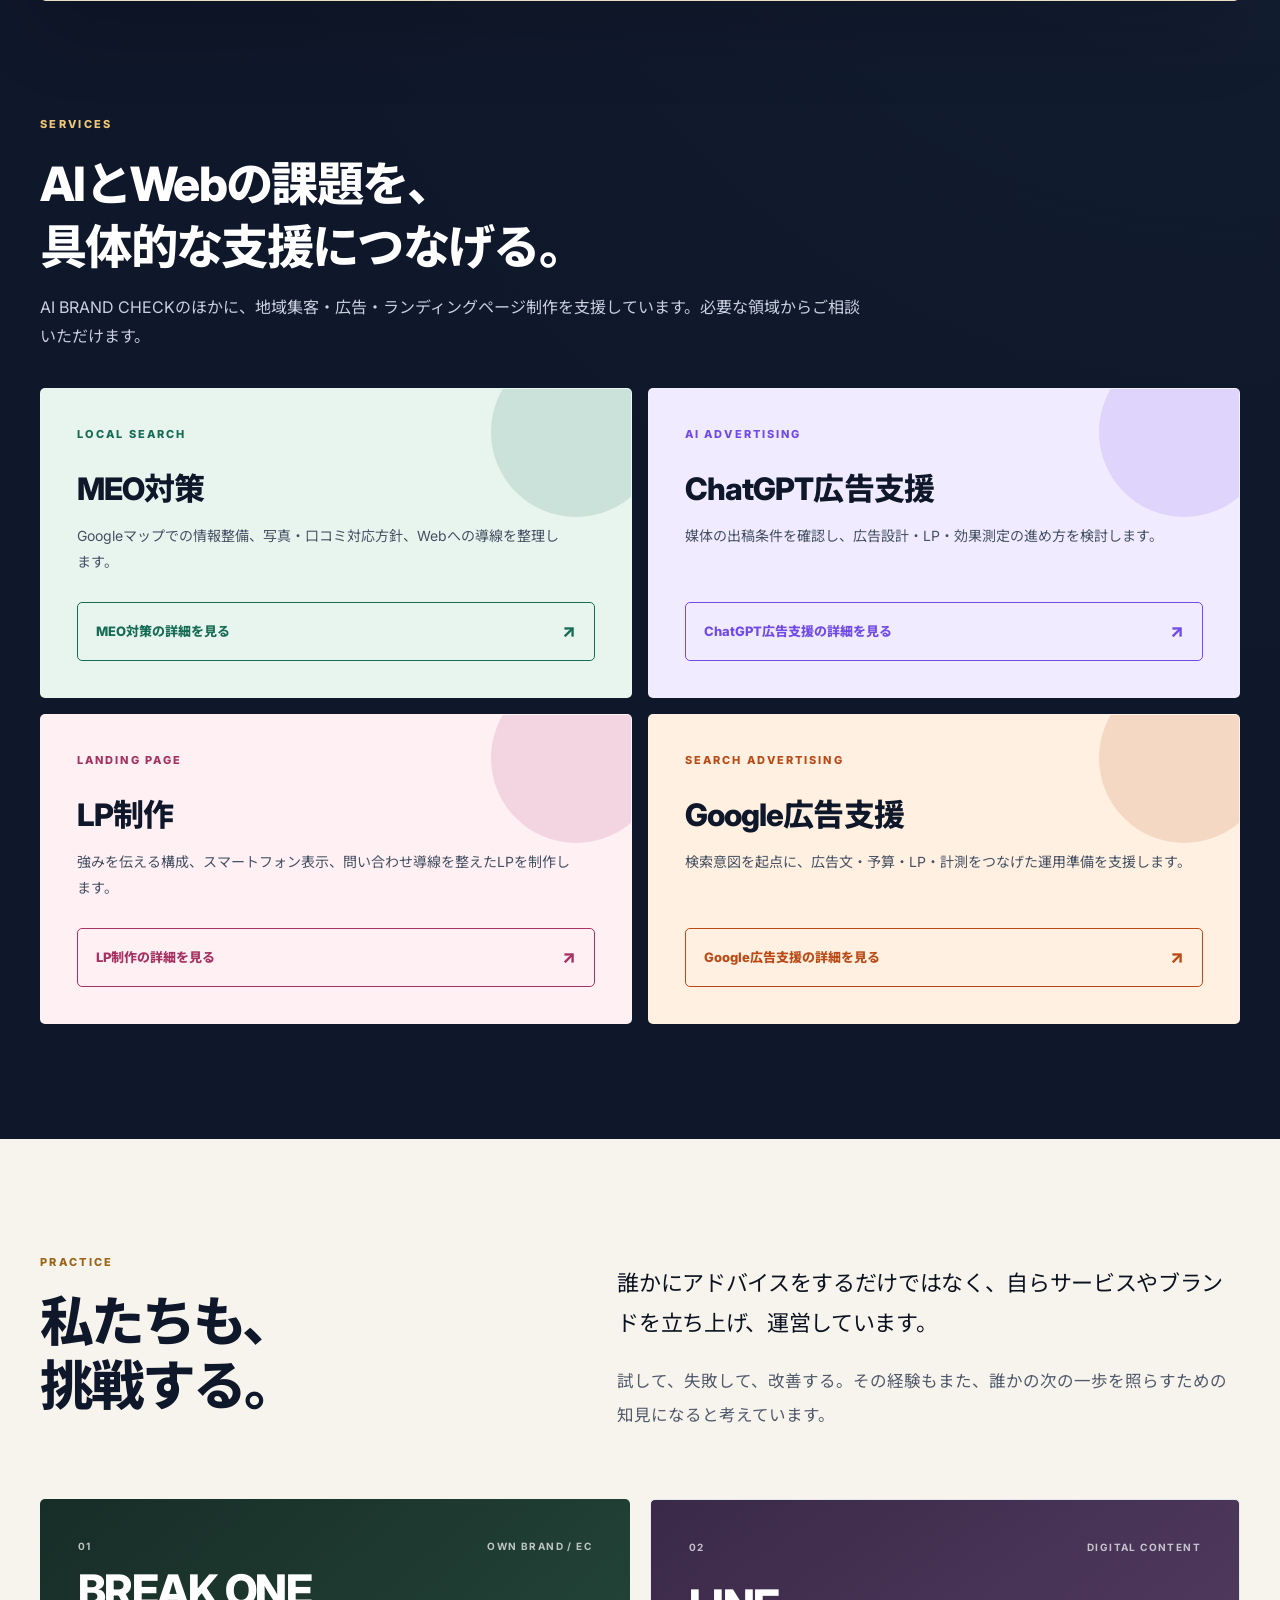
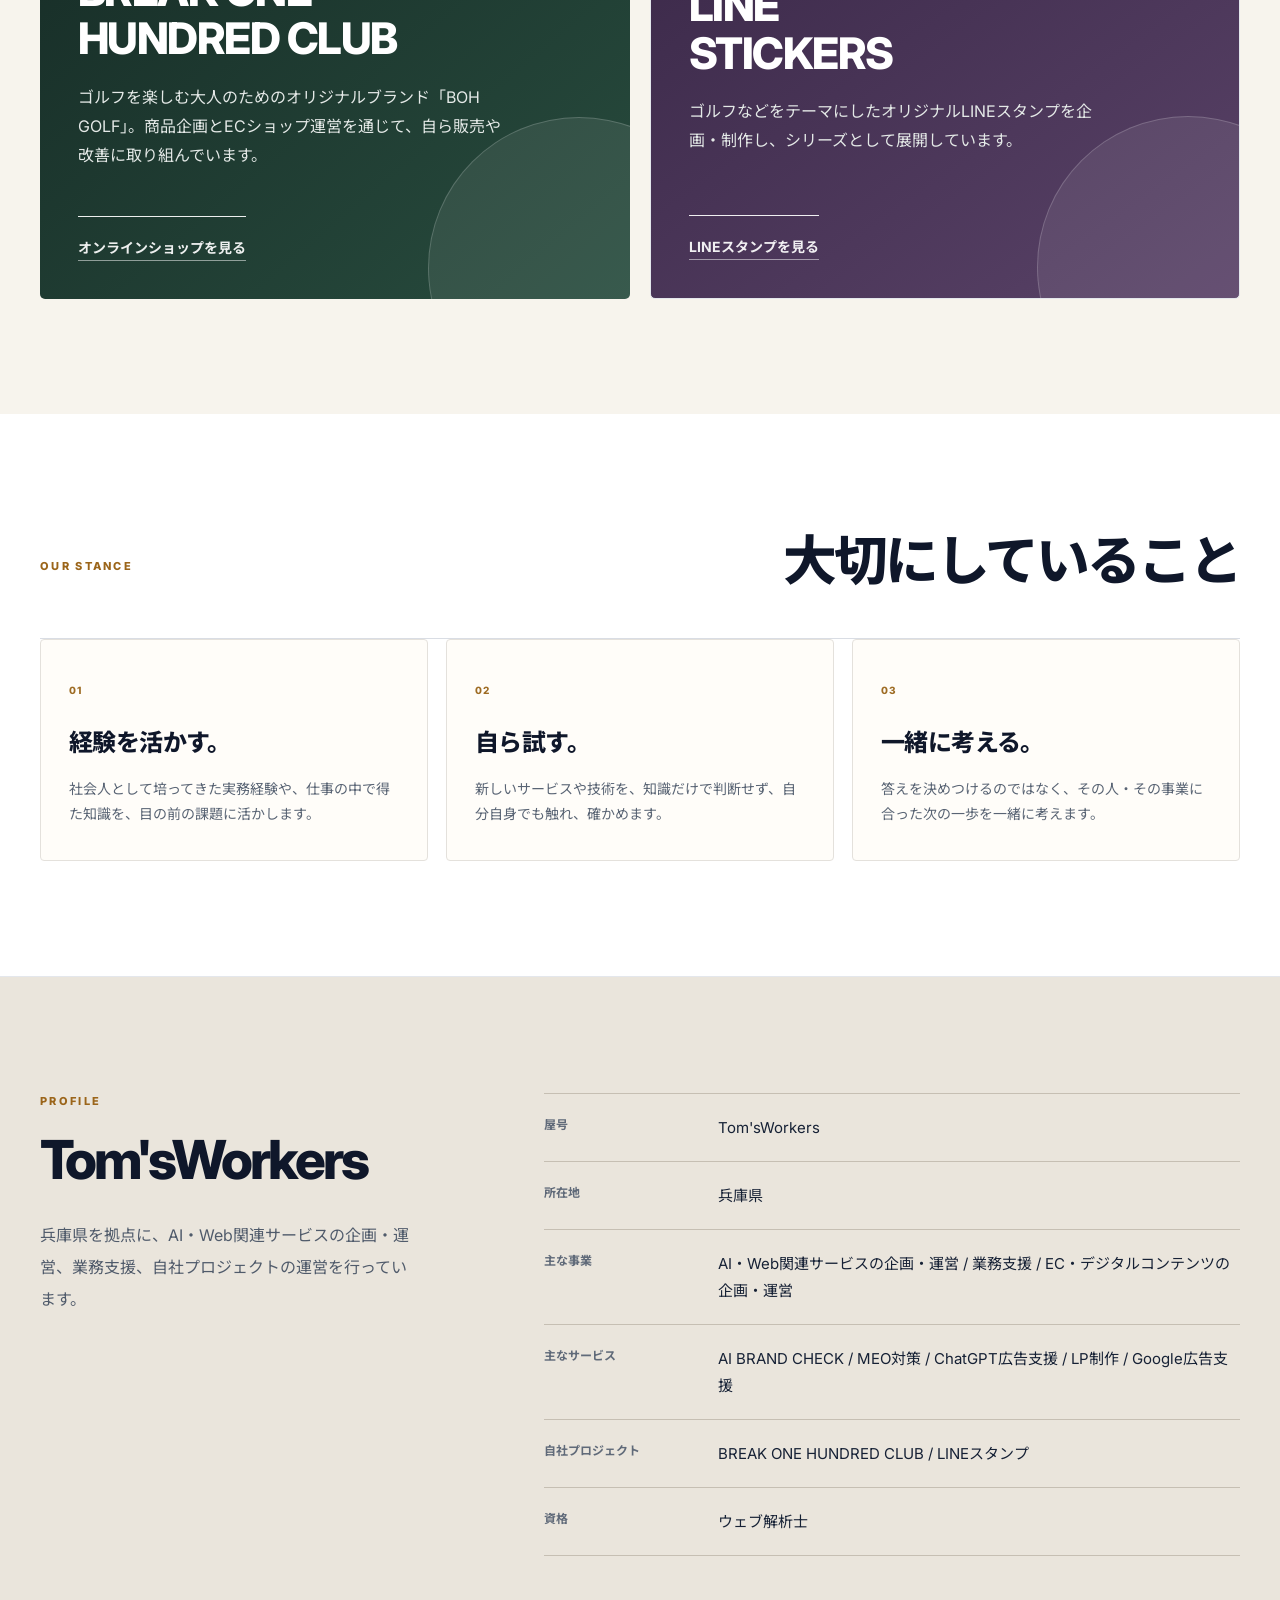
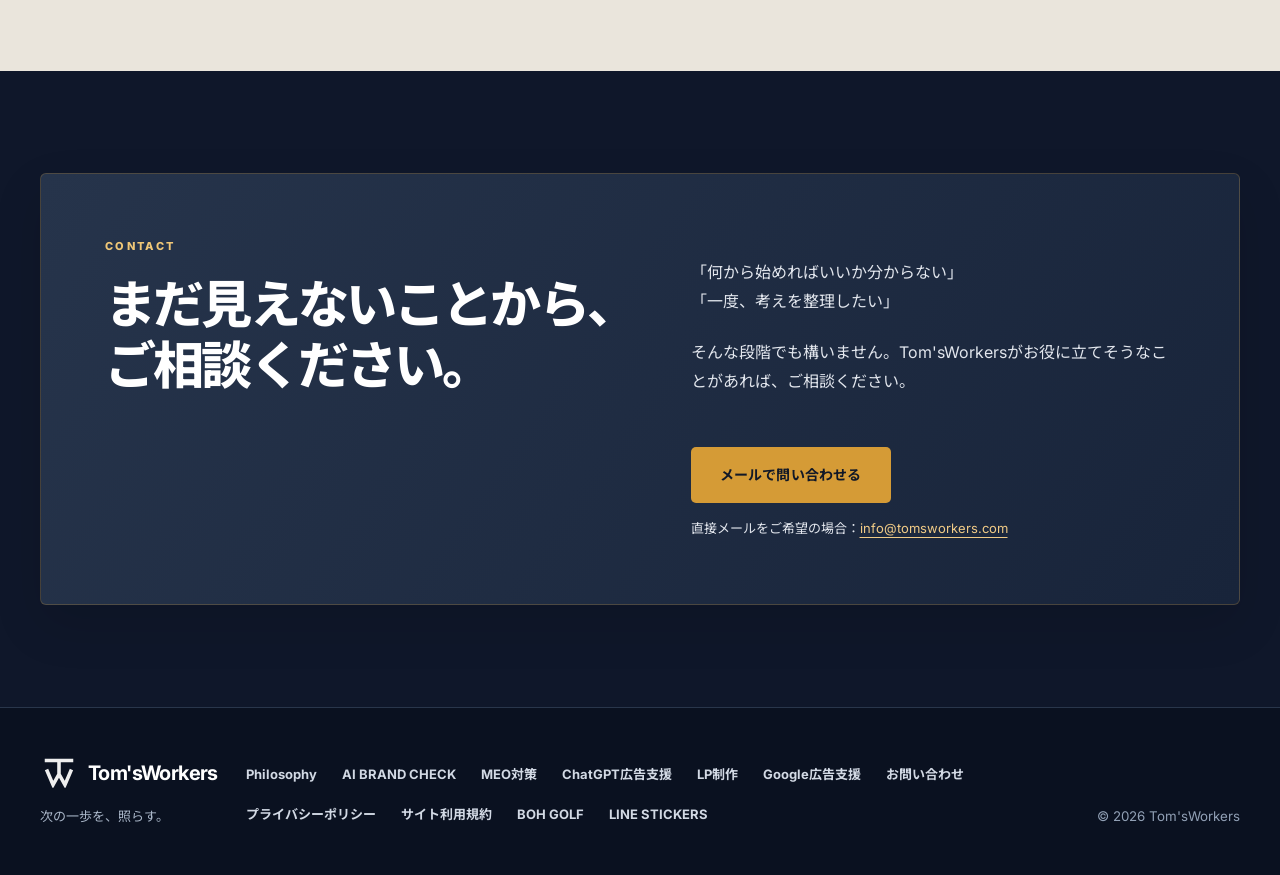
==== commit 253d7fde: "Prepare R70 homepage and official A logo" ====
--- a/index.html
+++ b/index.html
@@ -5,7 +5,7 @@
   <meta name="viewport" content="width=device-width, initial-scale=1" />
   <title>Tom'sWorkers｜次の一歩を、照らす。</title>
   <meta name="description" content="Tom'sWorkersは、経験と実践から得た知見をもとに、AI・Web・業務改善などの課題を整理し、次の一歩を支える事業ブランドです。" />
-  <meta name="theme-color" content="#0b1220" />
+  <meta name="theme-color" content="#0F172A" />
   <meta property="og:title" content="Tom'sWorkers｜次の一歩を、照らす。" />
   <meta property="og:description" content="見えない道に、光を灯したい。経験と実践から、次の一歩を支えます。" />
   <meta property="og:type" content="website" />
@@ -16,6 +16,10 @@
   <link rel="preload" href="assets/hero-road.webp" as="image" type="image/webp" fetchpriority="high" />
   <link rel="stylesheet" href="style.css" />
   <link rel="stylesheet" href="assets/site-extensions.css" />
+  <link rel="preconnect" href="https://fonts.googleapis.com" />
+  <link rel="preconnect" href="https://fonts.gstatic.com" crossorigin />
+  <link href="https://fonts.googleapis.com/css2?family=Inter:wght@400;500;600;700;800;900&amp;family=Noto+Sans+JP:wght@400;500;600;700;800;900&amp;display=swap" rel="stylesheet" />
+  <link rel="stylesheet" href="assets/css/tw-home-v2.css" />
   <!-- Google tag (gtag.js) -->
   <script async src="https://www.googletagmanager.com/gtag/js?id=G-THQMLL2YRE"></script>
   <script>
@@ -35,12 +39,12 @@
   }
   </script>
 </head>
-<body>
+<body class="home-redesign">
   <a class="skip-link" href="#main">本文へ移動</a>
 
   <header class="site-header">
     <div class="shell header-inner">
-      <a class="brand" href="#top" aria-label="Tom'sWorkers トップへ">Tom'sWorkers</a>
+      <a class="brand tw-wordmark" href="#top" aria-label="Tom'sWorkers トップへ"><span class="brand-mark" aria-hidden="true"></span><span class="brand-name">Tom'sWorkers</span></a>
       <nav aria-label="メインナビゲーション">
         <a href="#philosophy">Philosophy</a>
         <a href="#support">Support</a>
@@ -48,7 +52,15 @@
         <a href="#practice">Practice</a>
         <a href="#profile">Profile</a>
       </nav>
-      <a class="header-contact" href="/contact/" data-analytics-event="contact_open" data-service="general">お問い合わせ</a>
+      <div class="header-tools">
+        <a class="header-contact" href="/contact/" data-analytics-event="contact_open" data-service="general">お問い合わせ <span aria-hidden="true">↗</span></a>
+        <details class="mobile-menu">
+          <summary aria-label="メニューを開く">MENU <span aria-hidden="true">☰</span></summary>
+          <nav aria-label="モバイルメニュー">
+            <a href="#philosophy">Philosophy</a><a href="#support">Support</a><a href="#service">Service</a><a href="#practice">Practice</a><a href="#profile">Profile</a><a href="/contact/">お問い合わせ</a>
+          </nav>
+        </details>
+      </div>
     </div>
   </header>
 
@@ -91,14 +103,14 @@
       <div class="shell">
         <div class="support-heading">
           <p class="section-label">WHEN YOU NEED A LIGHT</p>
-          <h2>こんな「立ち止まり」に。</h2>
+          <h2>こんなことで困っていませんか？</h2>
           <p>答えを押しつけるのではなく、状況を整理し、進める道筋を一緒に考えます。</p>
         </div>
 
         <div class="support-grid">
           <article class="support-card">
             <span class="card-number">01</span>
-            <h3>新しいものに<br>疎い。</h3>
+            <h3>AIやWeb、<br>何から始めればいい？</h3>
             <p>AIやWebなど、必要なのは分かっている。でも、何から始めればいいのか分からない。</p>
           </article>
           <article class="support-card">
@@ -140,7 +152,7 @@
               <span>引用元</span>
               <span>ChatGPT広告</span>
             </div>
-            <a class="button button-light" href="https://aibrandcheck.tomsworkers.com/" target="_blank" rel="noopener">AI BRAND CHECKを見る</a>
+            <a class="button button-light" href="/abc/" data-analytics-event="service_view" data-service="abc">AI BRAND CHECKを見る</a>
           </div>
 
           <div class="abc-points" aria-label="AI BRAND CHECKで確認すること">
@@ -200,7 +212,7 @@
         <div class="practice-heading two-col">
           <div>
             <p class="section-label">PRACTICE</p>
-            <h2>自分たち自身も、<br>挑戦する。</h2>
+            <h2>私たちも、<br>挑戦する。</h2>
           </div>
           <div class="body-copy">
             <p class="lead-copy">誰かにアドバイスをするだけではなく、自らサービスやブランドを立ち上げ、運営しています。</p>
@@ -240,7 +252,7 @@
       <div class="shell">
         <div class="stance-title-wrap">
           <p class="section-label">OUR STANCE</p>
-          <h2 id="stance-title">経験。実践。伴走。</h2>
+          <h2 id="stance-title">大切にしていること</h2>
         </div>
         <div class="stance-grid">
           <article>
@@ -299,12 +311,12 @@
   <footer class="site-footer">
     <div class="shell footer-grid">
       <div>
-        <strong>Tom'sWorkers</strong>
+        <a class="footer-wordmark" href="/" aria-label="Tom'sWorkers 公式トップ"><span class="brand-mark" aria-hidden="true"></span><strong>Tom'sWorkers</strong></a>
         <p>次の一歩を、照らす。</p>
       </div>
       <div class="footer-links">
         <a href="#philosophy">Philosophy</a>
-        <a href="#service">AI BRAND CHECK</a>
+        <a href="/abc/">AI BRAND CHECK</a>
         <a href="/meo/">MEO対策</a>
         <a href="/chatgpt-ads/">ChatGPT広告支援</a>
         <a href="/lp/">LP制作</a>
@@ -319,6 +331,7 @@
     </div>
   </footer>
 
+  <script src="assets/js/tw-home.js" defer></script>
   <script>
     document.addEventListener('DOMContentLoaded', function () {
       document.querySelectorAll('a[data-ga-contact]').forEach(function (link) {
--- a/assets/css/tw-home-v2.css
+++ b/assets/css/tw-home-v2.css
@@ -0,0 +1,239 @@
+/* Tom'sWorkers / One Brand, Five Expressions — home v2.0
+   Scoped to .home-redesign to avoid changing unreworked pages.
+   Brand logo is a CSS background; missing SVG never displays a broken image icon.
+*/
+.home-redesign{
+ --tw-navy:#0F172A;--tw-navy-2:#19243B;--tw-gold:#D59B36;
+ --tw-ivory:#F8F5EF;--tw-paper:#FFFDF9;--tw-ink:#162135;
+ --tw-muted:#5A6476;--tw-line:#D9D5CD;--tw-display:'Inter','Noto Sans JP',sans-serif;
+ font-family:'Inter','Noto Sans JP',system-ui,-apple-system,'Hiragino Sans','Yu Gothic',sans-serif;
+ color:var(--tw-ink);background:var(--tw-paper);line-height:1.8;
+}
+.home-redesign :where(h1,h2,h3,h4){font-family:var(--tw-display);font-weight:800;letter-spacing:-.045em}
+.home-redesign :where(a,button,summary){-webkit-tap-highlight-color:transparent}
+.home-redesign :where(a,button,summary):focus-visible{outline:3px solid #D59B36;outline-offset:4px}
+.home-redesign .shell{width:min(1200px,calc(100% - 64px))}
+.home-redesign .section{padding:clamp(86px,9vw,144px) 0}
+.home-redesign .section-label,.home-redesign .eyebrow{font-family:'Inter',sans-serif;font-size:11px;font-weight:800;letter-spacing:.21em;line-height:1.6}
+.home-redesign .section-label{color:#9B651A}
+.home-redesign .section h2{font-size:clamp(37px,4.2vw,64px);line-height:1.2;letter-spacing:-.055em;color:var(--tw-navy)}
+.home-redesign .body-copy{color:#505A6B;line-height:2.05}
+.home-redesign .lead-copy{font-size:clamp(18px,1.8vw,22px);line-height:1.8}
+.home-redesign .button{min-height:54px;padding:14px 28px;border-radius:8px;letter-spacing:.015em;box-shadow:none}
+.home-redesign .button:focus-visible{outline-color:var(--tw-gold)}
+.home-redesign .button:hover{transform:translateY(-2px)}
+/* Header: elegant editorial wordmark and dependable navigation. */
+.home-redesign .site-header{background:rgba(255,253,249,.97);border-bottom:1px solid #E8E2D8;box-shadow:0 3px 18px rgba(15,23,42,.035)}
+@supports (backdrop-filter:blur(14px)){
+ .home-redesign .site-header{background:rgba(255,253,249,.90);backdrop-filter:blur(18px)}
+}
+.home-redesign .header-inner{height:84px;gap:28px}
+.home-redesign .tw-wordmark{display:inline-flex;align-items:center;gap:10px;flex-shrink:0;white-space:nowrap}
+.home-redesign .brand-mark{display:inline-block;flex:none;width:38px;height:38px;background-image:url('../brand/tomsworkers-symbol.svg');background-size:contain;background-position:center;background-repeat:no-repeat}
+.home-redesign .brand-name{font-family:'Inter',sans-serif;font-size:20px;font-weight:850;letter-spacing:-.065em;color:var(--tw-navy)}
+.home-redesign .site-header nav{display:flex;gap:clamp(14px,2.1vw,30px);font-size:12px;letter-spacing:.04em;color:#344157}
+.home-redesign .site-header nav a{padding:12px 0;position:relative}
+.home-redesign .site-header nav a::after{content:'';position:absolute;bottom:7px;left:0;width:0;height:2px;background:var(--tw-gold);transition:width .2s ease}
+.home-redesign .site-header nav a:hover::after{width:100%}
+.home-redesign .header-tools{display:flex;align-items:center;gap:10px}
+.home-redesign .header-contact{min-height:44px;padding:10px 17px;border-radius:6px;background:var(--tw-navy);color:#fff;font-weight:700;white-space:nowrap;gap:16px}
+.home-redesign .header-contact:hover{background:#253450}
+.home-redesign .header-contact span{color:#F3C877;font-size:16px}
+.home-redesign .mobile-menu{display:none}
+/* Hero: rich photographic depth + architectural gold rule. */
+.home-redesign .hero{min-height:clamp(670px,84vh,880px);background:#0A1424;border-bottom:0;isolation:isolate}
+.home-redesign .hero-image{background-position:center 54%;transform:scale(1.01)}
+.home-redesign .hero-shade{background:
+ linear-gradient(90deg,rgba(5,12,23,.95) 0%,rgba(8,16,29,.88) 26%,rgba(11,21,35,.50) 55%,rgba(7,14,24,.20) 100%),
+ linear-gradient(0deg,rgba(7,13,24,.68) 0%,transparent 42%),
+ linear-gradient(180deg,rgba(7,13,24,.12),rgba(7,13,24,.08));}
+.home-redesign .hero::after{content:'';pointer-events:none;position:absolute;z-index:1;inset:0;opacity:.28;background-image:linear-gradient(90deg,transparent calc(50% - .5px),rgba(255,255,255,.16) 50%,transparent calc(50% + .5px)),linear-gradient(90deg,transparent calc(75% - .5px),rgba(255,255,255,.12) 75%,transparent calc(75% + .5px))}
+.home-redesign .hero-content{min-height:clamp(670px,84vh,880px);padding:130px 0 108px;justify-content:center}
+.home-redesign .hero-copy{max-width:850px;position:relative;padding-left:clamp(0px,2.2vw,28px);border-left:3px solid var(--tw-gold)}
+.home-redesign .hero .eyebrow{color:#F0C777;letter-spacing:.30em;margin:0 0 26px;text-shadow:none}
+.home-redesign .hero h1{font-size:clamp(58px,7.3vw,112px);line-height:1.14;font-weight:800;letter-spacing:-.07em;text-shadow:0 10px 42px rgba(0,0,0,.16)}
+.home-redesign .hero h1 span{color:#F0C777}
+.home-redesign .hero-lead{font-size:clamp(15px,1.5vw,18px);margin-top:35px;line-height:2.0;color:#F1F2F5;max-width:630px}
+.home-redesign .hero-actions{margin-top:36px;gap:30px}
+.home-redesign .button-hero{background:var(--tw-gold);color:#111827;font-weight:800;border:1px solid #E1B159}
+.home-redesign .button-hero:hover{background:#E9B956}
+.home-redesign .hero-link{font-size:13px;color:#fff;display:inline-flex;min-height:48px;align-items:center;border-bottom:1px solid #CDA257}
+.home-redesign .hero-signpost{left:clamp(0px,2.2vw,28px);bottom:35px;letter-spacing:.2em;color:#D9DFE7;font-size:10px}
+.home-redesign .hero-signpost i{background:var(--tw-gold)}
+/* Philosophy: asymmetrical editorial layout and large opening quotation. */
+.home-redesign .philosophy{background:var(--tw-ivory);position:relative;overflow:hidden}
+.home-redesign .philosophy::before{content:'01';position:absolute;top:8px;right:max(20px,calc((100vw - 1200px)/2));font:900 clamp(130px,22vw,350px)/1 'Inter',sans-serif;letter-spacing:-.09em;color:rgba(15,23,42,.035);pointer-events:none}
+.home-redesign .philosophy .two-col{grid-template-columns:.92fr 1.08fr;gap:clamp(40px,8vw,120px)}
+.home-redesign .philosophy .section-intro{position:relative}
+.home-redesign .philosophy .section-intro::before{content:'';display:block;width:46px;height:3px;background:var(--tw-gold);margin-bottom:32px}
+.home-redesign .philosophy .section h2,.home-redesign .philosophy h2{font-size:clamp(43px,4.5vw,67px);line-height:1.28}
+.home-redesign .philosophy-copy{border-left:1px solid #D5C9B6;padding-left:clamp(24px,3.5vw,50px);padding-top:26px}
+.home-redesign .philosophy-copy .lead-copy{color:var(--tw-navy);font-weight:700}
+/* Support: editorial 3-card rhythm with deliberate contrast. */
+.home-redesign .support{background:#FFFFFF}
+.home-redesign .support-heading{max-width:830px;margin-bottom:52px}
+.home-redesign .support-heading>p:last-child{color:#667080;font-size:17px;margin-top:26px}
+.home-redesign .support-grid{gap:16px}
+.home-redesign .support-card{min-height:355px;padding:34px 32px;border-radius:4px;border:1px solid #E4E1DB;background:#FAF8F4;box-shadow:none;overflow:hidden;transition:transform .2s ease,box-shadow .2s ease}
+.home-redesign .support-card:hover{transform:translateY(-3px);box-shadow:0 18px 42px rgba(15,23,42,.07)}
+.home-redesign .support-card:nth-child(2){background:#EDEAE4}
+.home-redesign .support-card:nth-child(3){background:var(--tw-navy);border-color:var(--tw-navy);color:white}
+.home-redesign .support-card .card-number{background:none;width:auto;height:auto;border-radius:0;justify-content:flex-start;color:#9D6C2A;font-size:13px;font-family:'Inter',sans-serif;font-weight:800;letter-spacing:.1em}
+.home-redesign .support-card:nth-child(3) .card-number{color:#F0C777}
+.home-redesign .support-card h3{font-size:clamp(23px,2.4vw,33px);line-height:1.4;margin:34px 0 14px;letter-spacing:-.045em}
+.home-redesign .support-card:nth-child(3) h3{color:#fff}
+.home-redesign .support-card p{font-size:14px;line-height:1.9;color:#4F5969}
+.home-redesign .support-card:nth-child(3) p{color:#D3DAE7}
+.home-redesign .support-note{margin-top:28px;color:#667080}
+/* Main services: atmospheric deep navy with a feature service + 4 accent-coded LPs. */
+.home-redesign .main-service{background:radial-gradient(ellipse 95% 80% at 96% 4%,#283852 0%,#111B2E 54%,#0F172A 100%);color:#fff;position:relative;overflow:hidden}
+.home-redesign .main-service::before{content:'';position:absolute;width:620px;height:620px;border:1px solid rgba(213,155,54,.12);border-radius:50%;top:-280px;right:-240px;box-shadow:0 0 0 90px rgba(213,155,54,.018),0 0 0 180px rgba(213,155,54,.012);pointer-events:none}
+.home-redesign .main-service .section-title-row{align-items:end;margin-bottom:45px}
+.home-redesign .main-service .section h2,.home-redesign .main-service h2{color:#fff}
+.home-redesign .section-label-light{color:#F0C777}
+.home-redesign .service-badge{background:rgba(213,155,54,.12);color:#F1CC89;border:1px solid rgba(213,155,54,.35);border-radius:4px;font-family:'Inter',sans-serif;font-weight:800;letter-spacing:.14em}
+.home-redesign .abc-panel{background:linear-gradient(130deg,#F6F1E7,#FFFDF9);color:var(--tw-navy);border-radius:6px;border:1px solid #EADDC4;box-shadow:0 28px 80px rgba(0,0,0,.16);overflow:hidden}
+.home-redesign .abc-main{padding:clamp(30px,4.4vw,62px)}
+.home-redesign .abc-kicker{font-family:'Inter',sans-serif;letter-spacing:.18em;color:#6B55BC;font-weight:800}
+.home-redesign .abc-main h3{font-size:clamp(35px,4vw,58px);line-height:1.26;color:var(--tw-navy)}
+.home-redesign .abc-main h3 span{color:#6651B5}
+.home-redesign .abc-main p{color:#475467;line-height:1.9}
+.home-redesign .chip-row span{border:1px solid #DCD4E9;background:#F2EDF8;color:#53417E;border-radius:4px;font-weight:700}
+.home-redesign .abc-main .button-light{background:#6150C9;color:white;border:0;border-radius:5px;margin-top:24px}
+.home-redesign .abc-main .button-light:hover{background:#4F40B2}
+.home-redesign .abc-points{background:#202D4A;border-left:1px solid #3A4963;color:#fff}
+.home-redesign .point-item{border-bottom-color:#42516B}
+.home-redesign .point-item small{color:#D5B36E;letter-spacing:.17em}
+.home-redesign .point-item strong{color:white}
+.home-redesign .service-portfolio{margin-top:clamp(82px,9vw,140px)}
+.home-redesign .service-portfolio-intro{margin-bottom:36px;max-width:830px}
+.home-redesign .service-portfolio-intro h3{font-size:clamp(32px,3.7vw,52px);line-height:1.34;color:#fff}
+.home-redesign .service-portfolio-intro p:last-child{color:#C8D0DF;font-size:16px;line-height:1.85}
+.home-redesign .service-portfolio-grid{gap:16px}
+.home-redesign .service-portfolio-card{position:relative;min-height:310px;border-radius:5px;padding:36px;border:1px solid rgba(255,255,255,.10);box-shadow:none;overflow:hidden;transition:transform .2s ease,box-shadow .2s ease}
+.home-redesign .service-portfolio-card::before{content:'';position:absolute;right:-30px;top:-42px;width:170px;height:170px;border-radius:50%;opacity:.14;background:var(--service-accent);pointer-events:none}
+.home-redesign .service-portfolio-card:nth-child(1){--service-accent:#176C55;background:#E8F5EE}
+.home-redesign .service-portfolio-card:nth-child(2){--service-accent:#714BE8;background:#F0EBFF}
+.home-redesign .service-portfolio-card:nth-child(3){--service-accent:#A63261;background:#FFF0F4}
+.home-redesign .service-portfolio-card:nth-child(4){--service-accent:#BA4B16;background:#FFF0E1}
+.home-redesign .service-category{color:var(--service-accent);font-size:11px;letter-spacing:.19em}
+.home-redesign .service-portfolio-card h4{font-size:clamp(24px,2.5vw,31px);color:var(--tw-navy);margin:22px 0 13px}
+.home-redesign .service-portfolio-card p{color:#445063;font-size:14px;line-height:1.85;margin-bottom:25px}
+.home-redesign .service-portfolio-card a{background:transparent;border:1px solid var(--service-accent);color:var(--service-accent);border-radius:5px;justify-content:space-between;padding:12px 18px;text-align:left;font-size:13px}
+.home-redesign .service-portfolio-card a::after{content:'↗';font-size:18px}
+.home-redesign .service-portfolio-card a:hover{background:var(--service-accent);color:#fff}
+.home-redesign .service-portfolio-card:hover{transform:translateY(-4px);box-shadow:0 25px 60px rgba(0,0,0,.14)}
+/* Real in-house projects: deliberately bolder color blocking. */
+.home-redesign .practice{background:#F7F4ED}
+.home-redesign .practice-heading{margin-bottom:44px}
+.home-redesign .project-grid{gap:20px}
+.home-redesign .project-card{border-radius:5px;min-height:400px;padding:38px;box-shadow:none;position:relative;overflow:hidden}
+.home-redesign .project-boh{background:linear-gradient(140deg,#172D27,#284C3E);color:#fff}
+.home-redesign .project-line{background:linear-gradient(145deg,#3B2949,#594267);color:#fff}
+.home-redesign .project-card::after{content:'';position:absolute;right:-100px;bottom:-120px;width:300px;height:300px;border:1px solid rgba(255,255,255,.18);border-radius:50%;pointer-events:none}
+.home-redesign .project-card h3{font-size:clamp(32px,3.4vw,52px);line-height:1.1;color:white}
+.home-redesign .project-card p{color:#E4E9E7;max-width:430px}
+.home-redesign .project-card a{color:white;border-bottom:1px solid rgba(255,255,255,.55);align-self:flex-start}
+/* Values, profile, contact. */
+.home-redesign .stance{background:#FFF}
+.home-redesign .stance-title-wrap{margin-bottom:44px}
+.home-redesign .stance-grid{gap:18px}
+.home-redesign .stance-grid article{padding:34px 28px;border:1px solid #E4E1DC;border-radius:4px;background:#FFFDF9}
+.home-redesign .stance-grid article>span{color:#9E6C24;font-weight:800;font-family:'Inter',sans-serif;letter-spacing:.1em}
+.home-redesign .stance-grid h3{font-size:24px;color:var(--tw-navy)}
+.home-redesign .stance-grid p{color:#596474}
+.home-redesign .profile{background:#EAE5DC}
+.home-redesign .profile-grid{gap:clamp(45px,6vw,90px)}
+.home-redesign .profile-note{font-size:16px;line-height:2;color:#505B6B}
+.home-redesign .profile dl{border-top:1px solid #C6BFB3}
+.home-redesign .profile dl>div{border-bottom:1px solid #C6BFB3}
+.home-redesign .profile dt{color:#606A79;font-size:12px}
+.home-redesign .profile dd{color:#162135}
+.home-redesign .contact{background:var(--tw-navy);padding:clamp(70px,8vw,120px) 0}
+.home-redesign .contact-panel{background:linear-gradient(125deg,#26344B,#18243A);border:1px solid rgba(213,155,54,.24);border-radius:6px;box-shadow:0 20px 50px rgba(0,0,0,.12);padding:clamp(35px,5vw,74px);gap:50px}
+.home-redesign .contact-panel h2{color:white;font-size:clamp(35px,4vw,56px)}
+.home-redesign .contact-copy p{color:#E2E6ED}
+.home-redesign .contact-copy .button-light{background:var(--tw-gold);color:#111827;border-radius:5px}
+.home-redesign .contact-copy .button-light:hover{background:#E9B956}
+.home-redesign .contact-email{font-size:13px}
+.home-redesign .contact-email a{color:#F1CB86;text-decoration:underline;text-underline-offset:4px}
+.home-redesign .site-footer{background:#0A1120;color:#D7DEE9;border-top:1px solid #29364B}
+.home-redesign .footer-grid{gap:28px}
+.home-redesign .footer-wordmark{display:inline-flex;align-items:center;gap:10px;font-family:'Inter',sans-serif;font-size:22px;letter-spacing:-.055em;color:#fff}
+.home-redesign .footer-wordmark .brand-mark{filter:invert(1)}
+.home-redesign .footer-grid p{color:#A9B6C8}
+.home-redesign .footer-links{gap:12px 25px}
+.home-redesign .footer-links a{color:#D2D9E4;font-size:13px}
+.home-redesign .footer-links a:hover{color:#F0C777}
+.home-redesign .site-footer small{color:#91A0B5}
+@media (max-width:1040px){
+ .home-redesign .header-inner{gap:14px}
+ .home-redesign .site-header nav{gap:13px;font-size:11px}
+ .home-redesign .header-contact{padding:10px 12px}
+ .home-redesign .philosophy .two-col{gap:45px}
+}
+@media (max-width:800px){
+ .home-redesign .shell{width:min(100% - 40px,1200px)}
+ .home-redesign .header-inner{height:72px}
+ .home-redesign .site-header .header-inner>nav{display:none}
+ .home-redesign .mobile-menu{display:block;position:relative}
+ .home-redesign .mobile-menu summary{display:flex;align-items:center;gap:10px;list-style:none;cursor:pointer;font:800 11px/1.2 'Inter',sans-serif;letter-spacing:.09em;border:1px solid #D8D1C4;border-radius:5px;padding:13px 12px;color:var(--tw-navy);min-height:44px}
+ .home-redesign .mobile-menu summary::-webkit-details-marker{display:none}
+ .home-redesign .mobile-menu nav{display:grid;gap:0;position:absolute;right:0;top:calc(100% + 10px);width:min(300px,calc(100vw - 32px));padding:12px 18px;background:#FFFDF9;border:1px solid #D8D1C4;border-radius:5px;box-shadow:0 20px 45px rgba(15,23,42,.18);z-index:70;font-size:14px}
+ .home-redesign .mobile-menu nav a{padding:13px 8px;border-bottom:1px solid #EEE9DF;min-height:44px}
+ .home-redesign .mobile-menu nav a:last-child{border:0}
+ .home-redesign .hero{min-height:710px}
+ .home-redesign .hero-content{min-height:710px;padding:120px 0 95px}
+ .home-redesign .hero-shade{background:linear-gradient(90deg,rgba(5,12,23,.94),rgba(5,12,23,.62)),linear-gradient(0deg,rgba(7,13,24,.65),transparent 50%)}
+ .home-redesign .hero-copy{max-width:690px;padding-left:22px}
+ .home-redesign .hero h1{font-size:clamp(54px,9.5vw,88px)}
+ .home-redesign .philosophy .two-col{grid-template-columns:1fr;gap:35px}
+ .home-redesign .philosophy-copy{padding:0 0 0 24px}
+ .home-redesign .support-grid{grid-template-columns:1fr;gap:12px}
+ .home-redesign .support-card{min-height:0;padding:27px}
+ .home-redesign .support-card h3{margin-top:18px}
+ .home-redesign .service-portfolio-grid{grid-template-columns:1fr 1fr}
+ .home-redesign .service-portfolio-card{padding:27px;min-height:300px}
+ .home-redesign .project-grid{grid-template-columns:1fr}
+ .home-redesign .project-card{min-height:350px}
+}
+@media (max-width:560px){
+ .home-redesign .shell{width:calc(100% - 34px)}
+ .home-redesign .section{padding:76px 0}
+ .home-redesign .header-inner{height:68px}
+ .home-redesign .brand-mark{width:31px;height:31px}
+ .home-redesign .brand-name{font-size:17px}
+ .home-redesign .header-tools{gap:6px}
+ .home-redesign .header-contact{min-height:42px;padding:10px 11px;font-size:11px}
+ .home-redesign .header-contact span{display:none}
+ .home-redesign .mobile-menu summary{font-size:0;padding:10px;min-width:42px;justify-content:center}
+ .home-redesign .mobile-menu summary span{font-size:17px}
+ .home-redesign .hero,.home-redesign .hero-content{min-height:690px}
+ .home-redesign .hero-content{padding:108px 0 80px}
+ .home-redesign .hero-copy{padding-left:16px;border-left-width:2px}
+ .home-redesign .hero h1{font-size:clamp(48px,12vw,70px);line-height:1.18}
+ .home-redesign .hero .eyebrow{font-size:10px;letter-spacing:.18em;margin-bottom:22px}
+ .home-redesign .hero-lead{font-size:15px;line-height:1.9;margin-top:25px}
+ .home-redesign .hero-actions{gap:13px;align-items:flex-start;flex-direction:column}
+ .home-redesign .hero-signpost{bottom:22px;left:16px;font-size:8px;gap:7px}
+ .home-redesign .hero-signpost i{width:13px}
+ .home-redesign .section h2{font-size:clamp(34px,9vw,48px)}
+ .home-redesign .philosophy h2{font-size:clamp(36px,9vw,51px)}
+ .home-redesign .abc-panel{display:block}
+ .home-redesign .abc-main{padding:28px 24px}
+ .home-redesign .abc-main h3{font-size:36px}
+ .home-redesign .abc-points{border-left:0;border-top:1px solid #3A4963}
+ .home-redesign .service-portfolio-grid{grid-template-columns:1fr}
+ .home-redesign .service-portfolio-card{min-height:0;padding:28px}
+ .home-redesign .contact-panel{padding:31px 23px}
+ .home-redesign .contact-panel h2{font-size:clamp(32px,8vw,43px)}
+ .home-redesign .footer-wordmark{font-size:20px}
+}
+@media (max-width:360px){
+ .home-redesign .brand-name{font-size:15px}
+ .home-redesign .header-contact{padding:8px;font-size:10px}
+ .home-redesign .hero h1{font-size:46px}
+}
+@media (prefers-reduced-motion:reduce){
+ .home-redesign *, .home-redesign *::before,.home-redesign *::after{scroll-behavior:auto!important;transition-duration:.01ms!important;animation-duration:.01ms!important}
+}
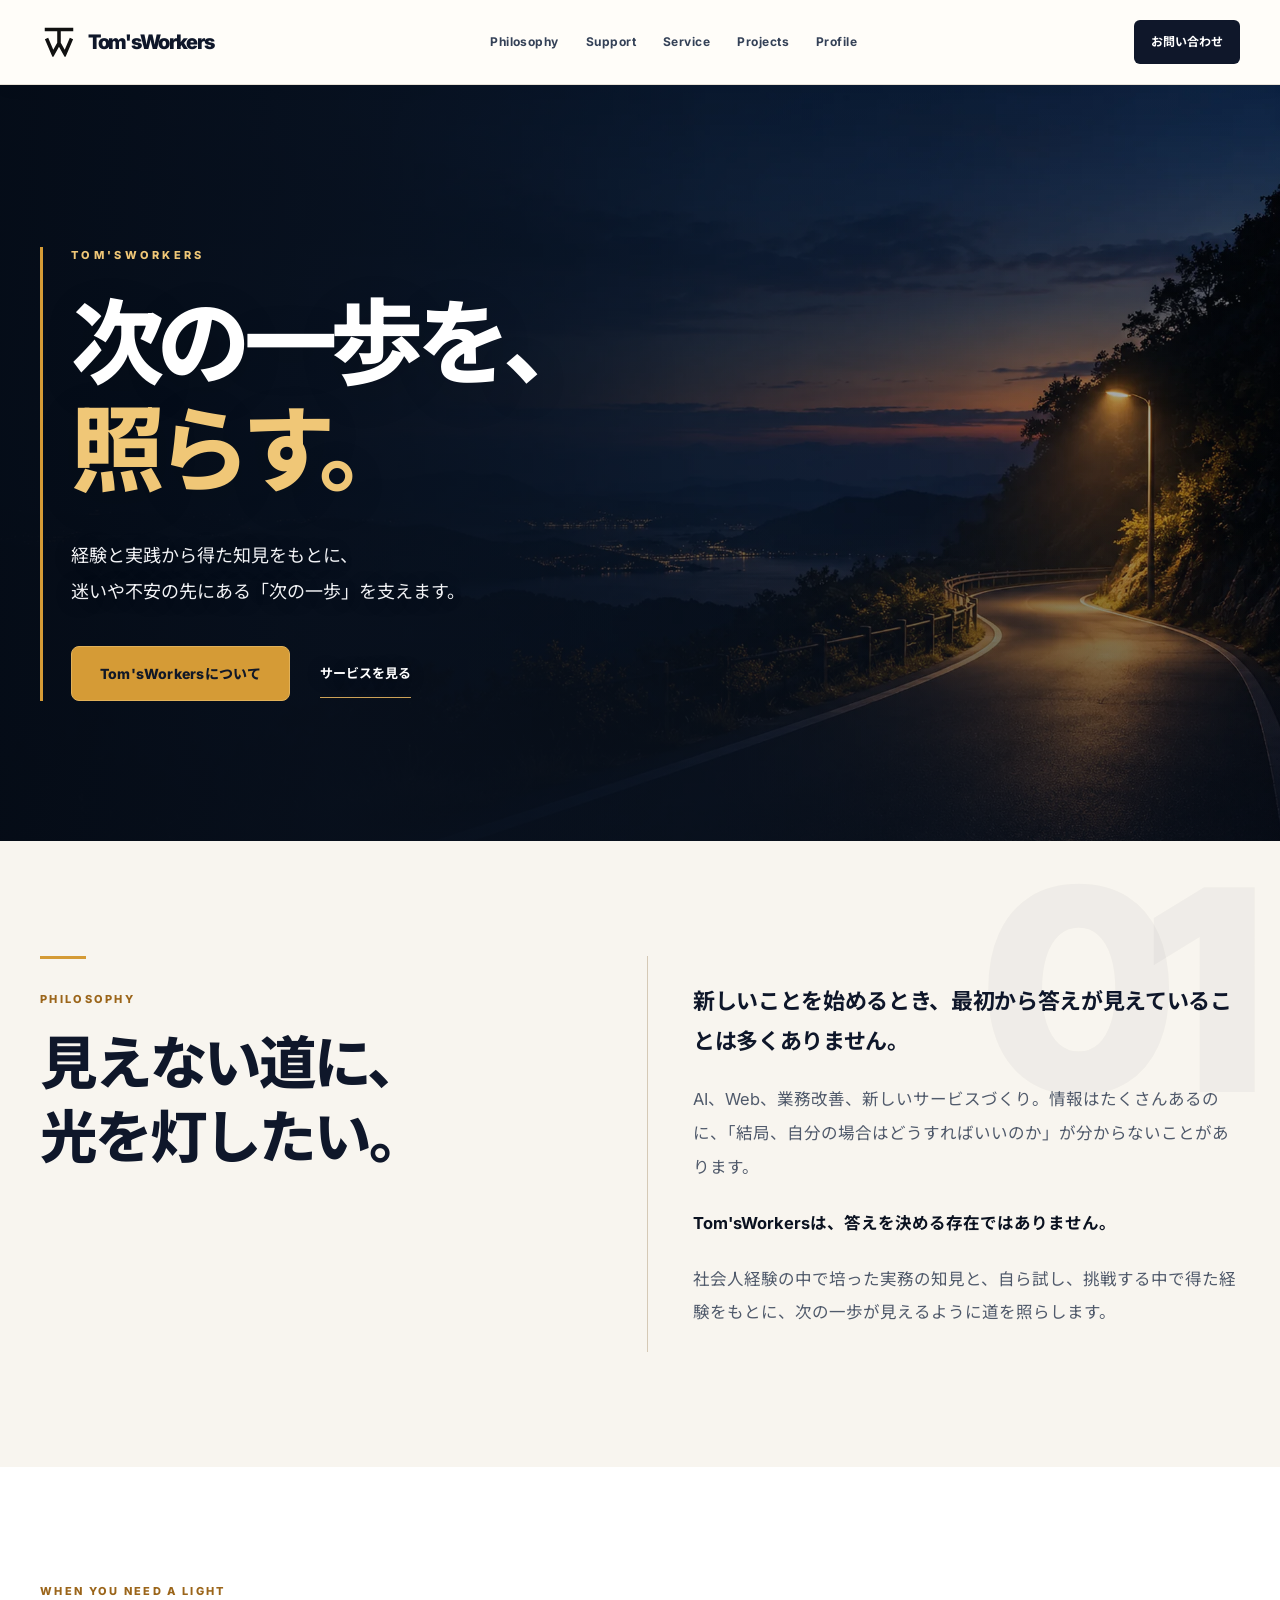
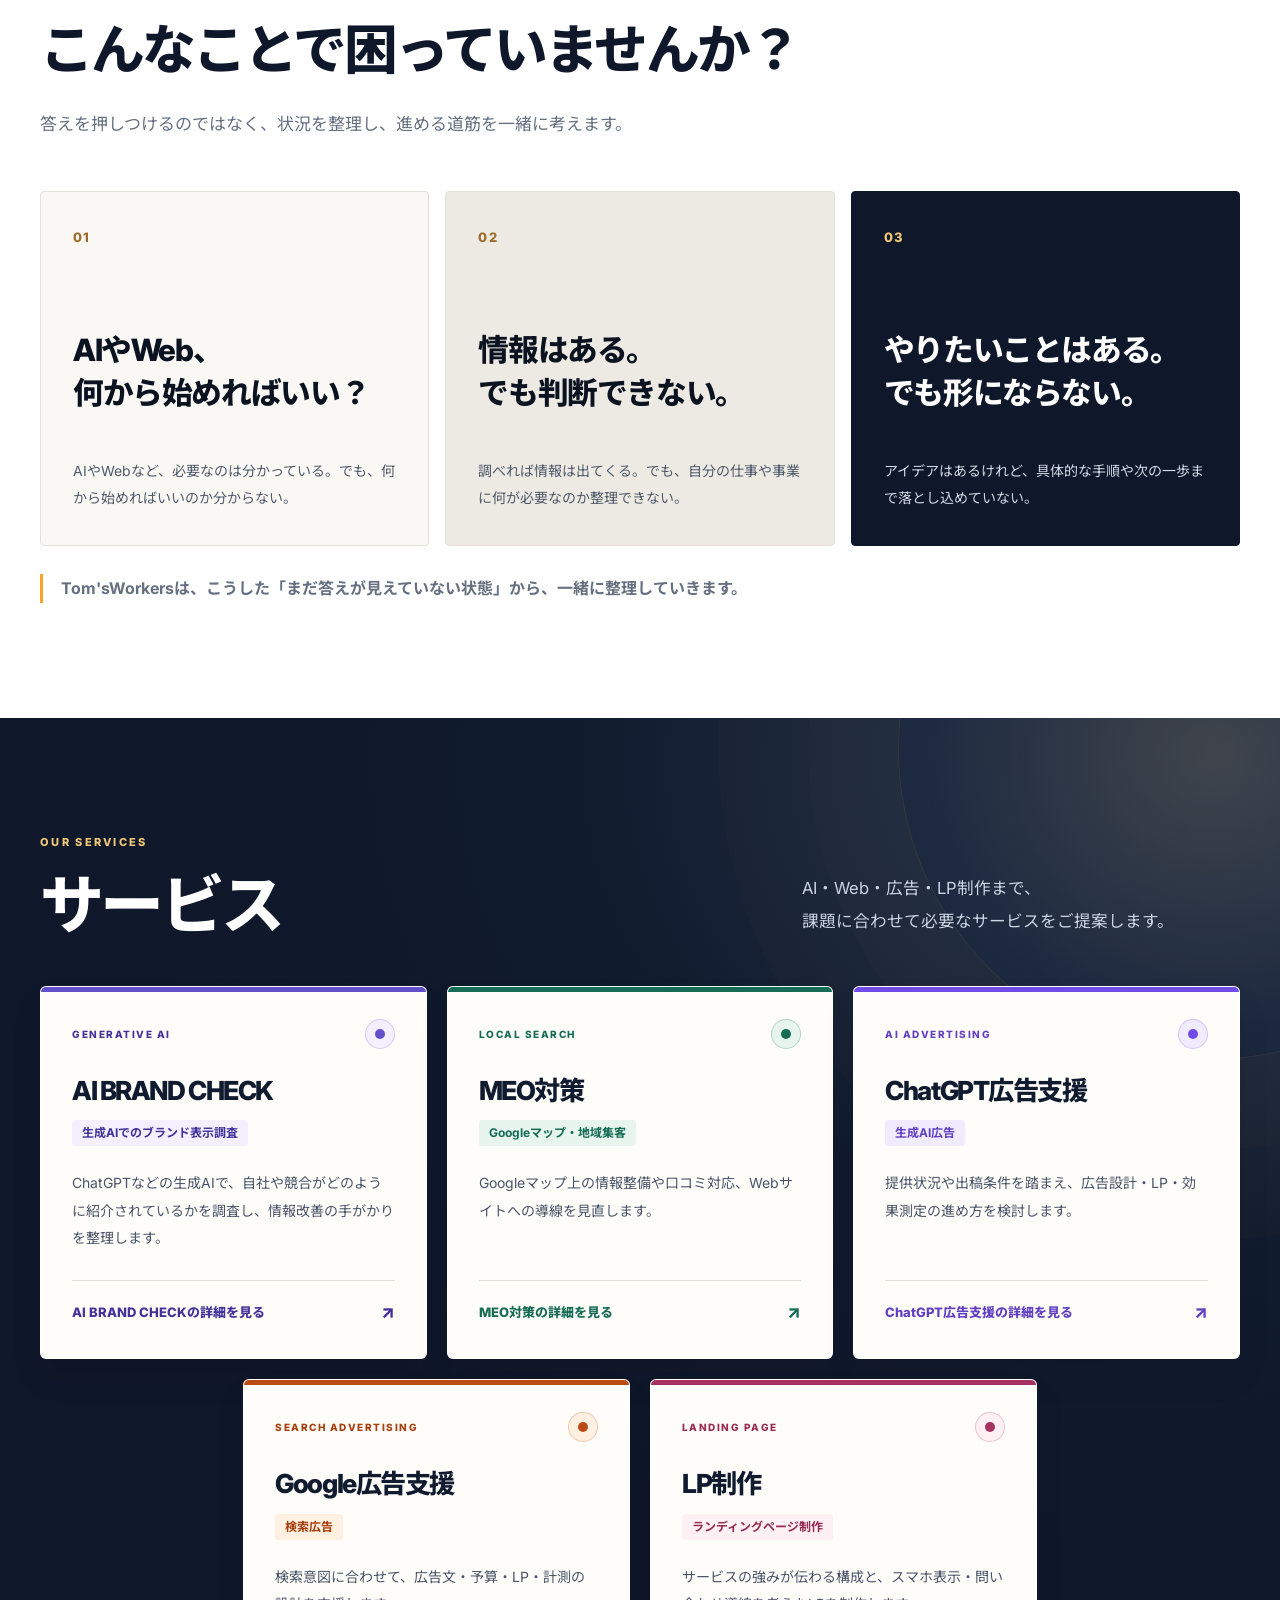
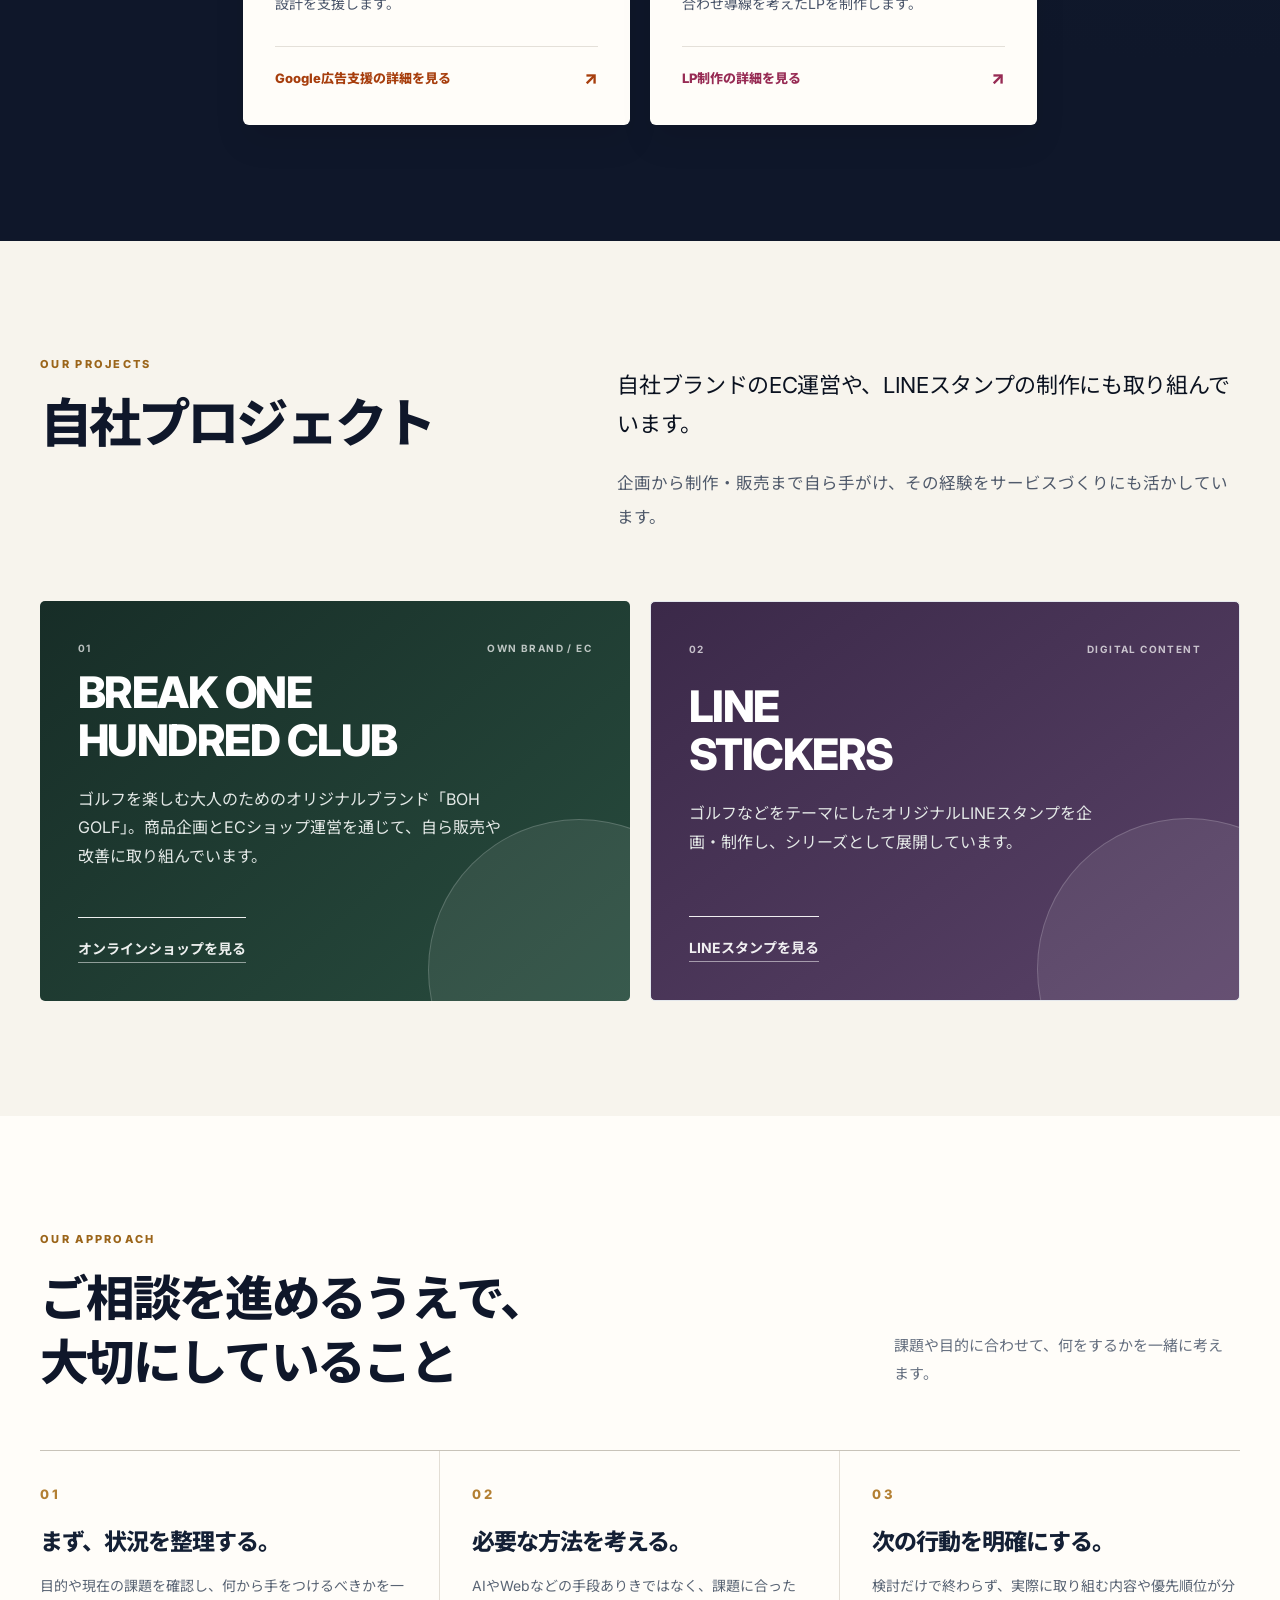
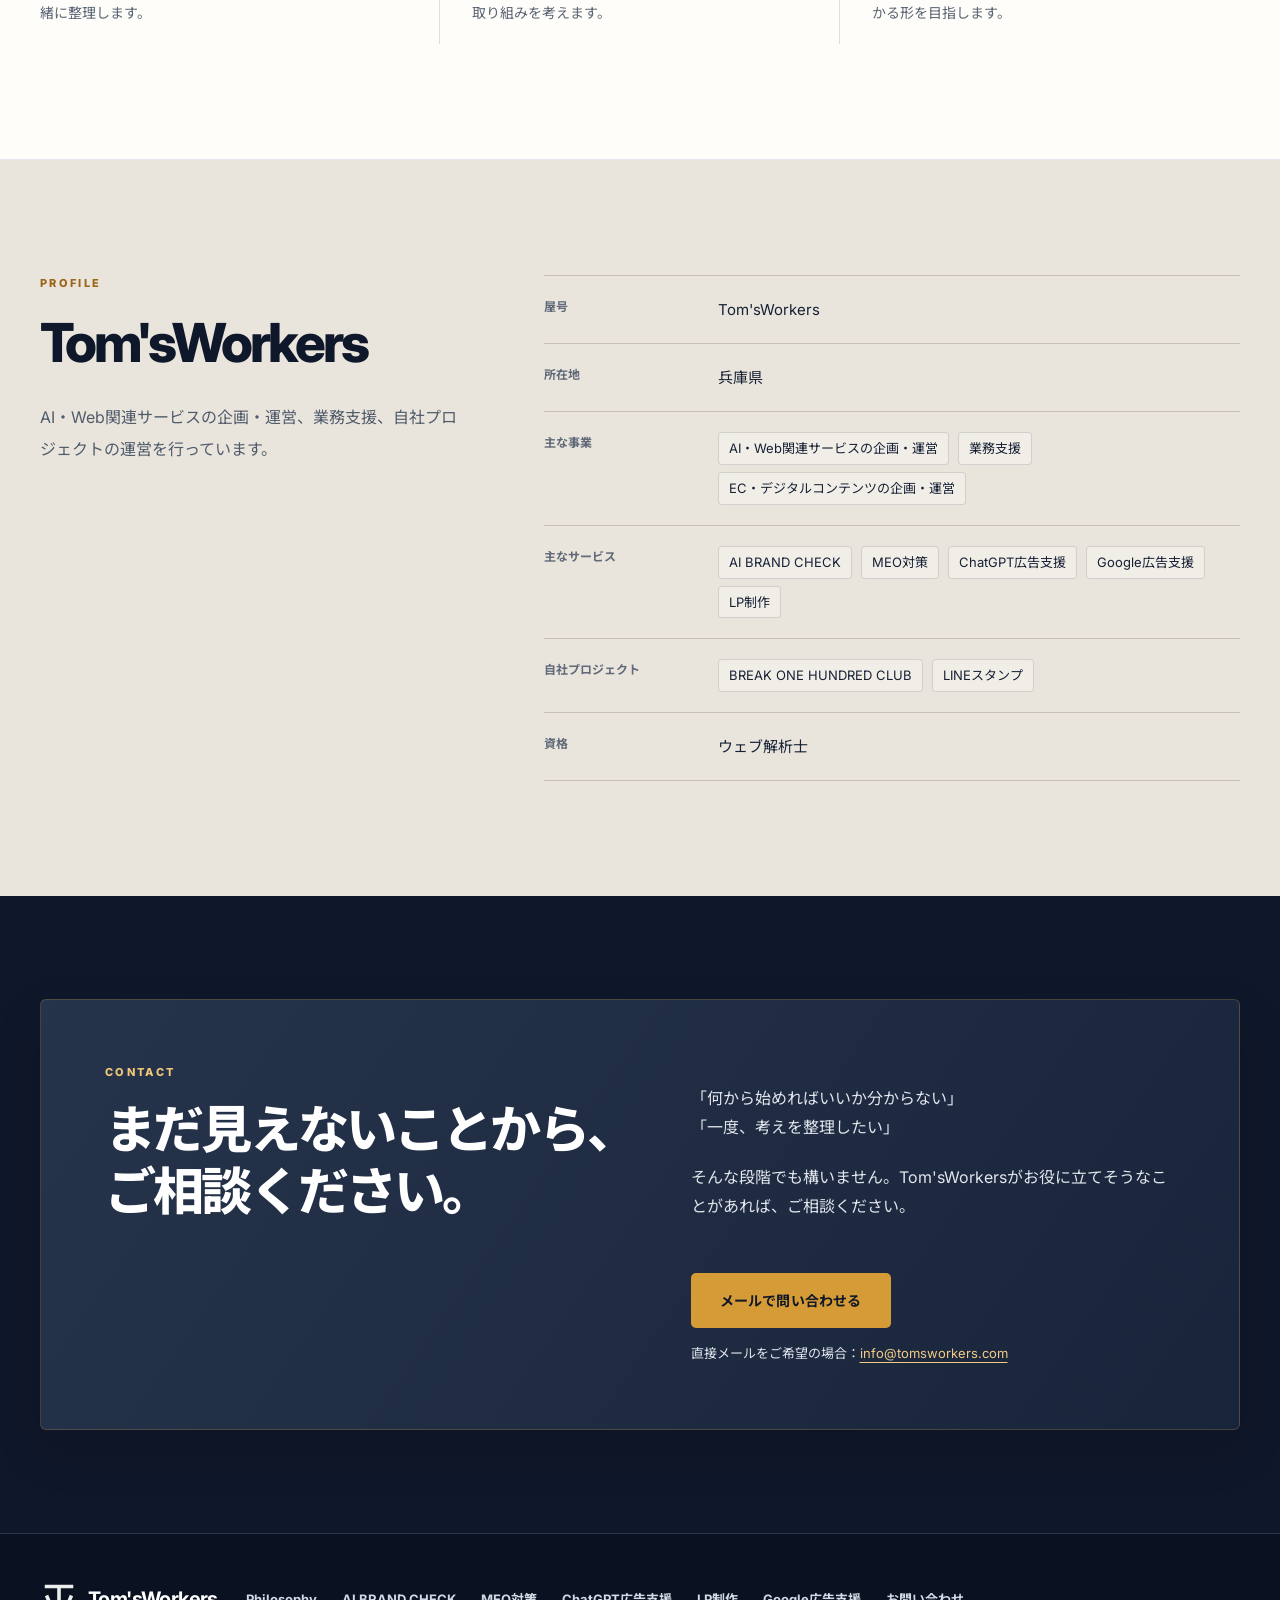
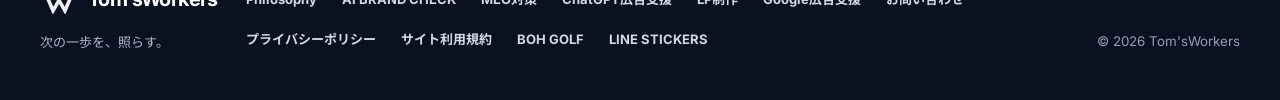
==== commit dceede3b: "Update homepage design and service layout v1.2" ====
--- a/index.html
+++ b/index.html
@@ -49,15 +49,15 @@
         <a href="#philosophy">Philosophy</a>
         <a href="#support">Support</a>
         <a href="#service">Service</a>
-        <a href="#practice">Practice</a>
+        <a href="#practice">Projects</a>
         <a href="#profile">Profile</a>
       </nav>
       <div class="header-tools">
-        <a class="header-contact" href="/contact/" data-analytics-event="contact_open" data-service="general">お問い合わせ <span aria-hidden="true">↗</span></a>
+        <a class="header-contact" href="/contact/" data-analytics-event="contact_open" data-service="general">お問い合わせ</a>
         <details class="mobile-menu">
           <summary aria-label="メニューを開く">MENU <span aria-hidden="true">☰</span></summary>
           <nav aria-label="モバイルメニュー">
-            <a href="#philosophy">Philosophy</a><a href="#support">Support</a><a href="#service">Service</a><a href="#practice">Practice</a><a href="#profile">Profile</a><a href="/contact/">お問い合わせ</a>
+            <a href="#philosophy">Philosophy</a><a href="#support">Support</a><a href="#service">Service</a><a href="#practice">Projects</a><a href="#profile">Profile</a><a href="/contact/">お問い合わせ</a>
           </nav>
         </details>
       </div>
@@ -75,11 +75,8 @@
           <p class="hero-lead">経験と実践から得た知見をもとに、<br class="desktop-break">迷いや不安の先にある「次の一歩」を支えます。</p>
           <div class="hero-actions">
             <a class="button button-hero" href="#philosophy">Tom'sWorkersについて</a>
-            <a class="text-link hero-link" href="#service">主な取り組みを見る</a>
-          </div>
-        </div>
-        <div class="hero-signpost" aria-hidden="true">
-          <span>EXPERIENCE</span><i></i><span>PRACTICE</span><i></i><span>TOGETHER</span>
+            <a class="text-link hero-link" href="#service">サービスを見る</a>
+          </div>
         </div>
       </div>
     </section>
@@ -129,80 +126,66 @@
       </div>
     </section>
 
-    <section class="section main-service" id="service">
+    <section class="section main-service" id="service" aria-labelledby="service-heading">
       <div class="shell">
-        <div class="section-title-row">
+        <div class="tw-service-header">
           <div>
-            <p class="section-label section-label-light">MAIN SERVICE</p>
-            <h2>現在の主な取り組み。</h2>
-          </div>
-          <div class="service-badge">ABC</div>
-        </div>
-
-        <div class="abc-panel">
-          <div class="abc-main">
-            <p class="abc-kicker">AI BRAND CHECK</p>
-            <h3>AIの中で、<br>自社はどう<span class="mobile-line-break" aria-hidden="true"></span>見えている？</h3>
-            <p>ChatGPTなどの生成AIにおいて、企業・店舗・サービスがどのように表示・紹介されているかを調査するサービスです。</p>
-            <p>AI上での言及状況、競合の出現、引用元、情報の正確性などを確認し、今後のWeb情報改善につなげます。ChatGPT広告など、AI上で生まれている新しい顧客接点についても調査・検証しています。</p>
-            <div class="chip-row" aria-label="AI BRAND CHECKの調査領域">
-              <span>AI検索</span>
-              <span>ブランド露出</span>
-              <span>競合比較</span>
-              <span>引用元</span>
-              <span>ChatGPT広告</span>
-            </div>
-            <a class="button button-light" href="/abc/" data-analytics-event="service_view" data-service="abc">AI BRAND CHECKを見る</a>
-          </div>
-
-          <div class="abc-points" aria-label="AI BRAND CHECKで確認すること">
-            <div class="point-item">
-              <small>CHECK</small>
-              <strong>AI上での<br>見え方を確認</strong>
-            </div>
-            <div class="point-item">
-              <small>COMPARE</small>
-              <strong>競合との<br>違いを把握</strong>
-            </div>
-            <div class="point-item">
-              <small>IMPROVE</small>
-              <strong>次の改善へ<br>つなげる</strong>
-            </div>
-          </div>
-        </div>
-
-        <div class="service-portfolio" aria-labelledby="portfolio-title">
-          <div class="service-portfolio-intro">
-            <p class="section-label section-label-light">SERVICES</p>
-            <h3 id="portfolio-title">AIとWebの課題を、<br>具体的な支援につなげる。</h3>
-            <p>AI BRAND CHECKのほかに、地域集客・広告・ランディングページ制作を支援しています。必要な領域からご相談いただけます。</p>
-          </div>
-          <div class="service-portfolio-grid">
-            <article class="service-portfolio-card">
-              <span class="service-category">LOCAL SEARCH</span>
-              <h4>MEO対策</h4>
-              <p>Googleマップでの情報整備、写真・口コミ対応方針、Webへの導線を整理します。</p>
-              <a href="/meo/" data-analytics-event="service_view" data-service="meo">MEO対策の詳細を見る</a>
-            </article>
-            <article class="service-portfolio-card">
-              <span class="service-category">AI ADVERTISING</span>
-              <h4>ChatGPT広告支援</h4>
-              <p>媒体の出稿条件を確認し、広告設計・LP・効果測定の進め方を検討します。</p>
-              <a href="/chatgpt-ads/" data-analytics-event="service_view" data-service="chatgpt-ads">ChatGPT広告支援の詳細を見る</a>
-            </article>
-            <article class="service-portfolio-card">
-              <span class="service-category">LANDING PAGE</span>
-              <h4>LP制作</h4>
-              <p>強みを伝える構成、スマートフォン表示、問い合わせ導線を整えたLPを制作します。</p>
-              <a href="/lp/" data-analytics-event="service_view" data-service="lp">LP制作の詳細を見る</a>
-            </article>
-            <article class="service-portfolio-card">
-              <span class="service-category">SEARCH ADVERTISING</span>
-              <h4>Google広告支援</h4>
-              <p>検索意図を起点に、広告文・予算・LP・計測をつなげた運用準備を支援します。</p>
-              <a href="/google-ads/" data-analytics-event="service_view" data-service="google-ads">Google広告支援の詳細を見る</a>
-            </article>
-          </div>
+            <p class="section-label section-label-light">OUR SERVICES</p>
+            <h2 id="service-heading">サービス</h2>
+          </div>
+          <p class="tw-service-header__intro">AI・Web・広告・LP制作まで、<br class="desktop-break">課題に合わせて必要なサービスをご提案します。</p>
+        </div>
+        <div class="tw-service-grid">
+          <article class="tw-service-card tw-service-card--abc">
+            <div class="tw-service-card__top">
+              <span class="tw-service-card__label">GENERATIVE AI</span>
+              <span class="tw-service-card__marker" aria-hidden="true"></span>
+            </div>
+            <h3>AI BRAND CHECK</h3>
+            <p class="tw-service-card__kind">生成AIでのブランド表示調査</p>
+            <p class="tw-service-card__description">ChatGPTなどの生成AIで、自社や競合がどのように紹介されているかを調査し、情報改善の手がかりを整理します。</p>
+            <a class="tw-service-card__link" href="/abc/" data-analytics-event="service_view" data-service="abc">AI BRAND CHECKの詳細を見る<span aria-hidden="true">↗</span></a>
+          </article>
+          <article class="tw-service-card tw-service-card--meo">
+            <div class="tw-service-card__top">
+              <span class="tw-service-card__label">LOCAL SEARCH</span>
+              <span class="tw-service-card__marker" aria-hidden="true"></span>
+            </div>
+            <h3>MEO対策</h3>
+            <p class="tw-service-card__kind">Googleマップ・地域集客</p>
+            <p class="tw-service-card__description">Googleマップ上の情報整備や口コミ対応、Webサイトへの導線を見直します。</p>
+            <a class="tw-service-card__link" href="/meo/" data-analytics-event="service_view" data-service="meo">MEO対策の詳細を見る<span aria-hidden="true">↗</span></a>
+          </article>
+          <article class="tw-service-card tw-service-card--chatgpt-ads">
+            <div class="tw-service-card__top">
+              <span class="tw-service-card__label">AI ADVERTISING</span>
+              <span class="tw-service-card__marker" aria-hidden="true"></span>
+            </div>
+            <h3>ChatGPT広告支援</h3>
+            <p class="tw-service-card__kind">生成AI広告</p>
+            <p class="tw-service-card__description">提供状況や出稿条件を踏まえ、広告設計・LP・効果測定の進め方を検討します。</p>
+            <a class="tw-service-card__link" href="/chatgpt-ads/" data-analytics-event="service_view" data-service="chatgpt-ads">ChatGPT広告支援の詳細を見る<span aria-hidden="true">↗</span></a>
+          </article>
+          <article class="tw-service-card tw-service-card--google-ads">
+            <div class="tw-service-card__top">
+              <span class="tw-service-card__label">SEARCH ADVERTISING</span>
+              <span class="tw-service-card__marker" aria-hidden="true"></span>
+            </div>
+            <h3>Google広告支援</h3>
+            <p class="tw-service-card__kind">検索広告</p>
+            <p class="tw-service-card__description">検索意図に合わせて、広告文・予算・LP・計測の設計を支援します。</p>
+            <a class="tw-service-card__link" href="/google-ads/" data-analytics-event="service_view" data-service="google-ads">Google広告支援の詳細を見る<span aria-hidden="true">↗</span></a>
+          </article>
+          <article class="tw-service-card tw-service-card--lp">
+            <div class="tw-service-card__top">
+              <span class="tw-service-card__label">LANDING PAGE</span>
+              <span class="tw-service-card__marker" aria-hidden="true"></span>
+            </div>
+            <h3>LP制作</h3>
+            <p class="tw-service-card__kind">ランディングページ制作</p>
+            <p class="tw-service-card__description">サービスの強みが伝わる構成と、スマホ表示・問い合わせ導線を考えたLPを制作します。</p>
+            <a class="tw-service-card__link" href="/lp/" data-analytics-event="service_view" data-service="lp">LP制作の詳細を見る<span aria-hidden="true">↗</span></a>
+          </article>
         </div>
       </div>
     </section>
@@ -211,12 +194,12 @@
       <div class="shell">
         <div class="practice-heading two-col">
           <div>
-            <p class="section-label">PRACTICE</p>
-            <h2>私たちも、<br>挑戦する。</h2>
+            <p class="section-label">OUR PROJECTS</p>
+            <h2>自社プロジェクト</h2>
           </div>
           <div class="body-copy">
-            <p class="lead-copy">誰かにアドバイスをするだけではなく、自らサービスやブランドを立ち上げ、運営しています。</p>
-            <p>試して、失敗して、改善する。その経験もまた、誰かの次の一歩を照らすための知見になると考えています。</p>
+            <p class="lead-copy">自社ブランドのEC運営や、LINEスタンプの制作にも取り組んでいます。</p>
+            <p>企画から制作・販売まで自ら手がけ、その経験をサービスづくりにも活かしています。</p>
           </div>
         </div>
 
@@ -250,27 +233,30 @@
 
     <section class="section stance" aria-labelledby="stance-title">
       <div class="shell">
-        <div class="stance-title-wrap">
-          <p class="section-label">OUR STANCE</p>
-          <h2 id="stance-title">大切にしていること</h2>
-        </div>
-        <div class="stance-grid">
-          <article>
-            <span>01</span>
-            <h3>経験を活かす。</h3>
-            <p>社会人として培ってきた実務経験や、仕事の中で得た知識を、目の前の課題に活かします。</p>
-          </article>
-          <article>
-            <span>02</span>
-            <h3>自ら試す。</h3>
-            <p>新しいサービスや技術を、知識だけで判断せず、自分自身でも触れ、確かめます。</p>
-          </article>
-          <article>
-            <span>03</span>
-            <h3>一緒に考える。</h3>
-            <p>答えを決めつけるのではなく、その人・その事業に合った次の一歩を一緒に考えます。</p>
-          </article>
-        </div>
+        <div class="tw-approach-heading">
+          <div>
+            <p class="section-label">OUR APPROACH</p>
+            <h2 id="stance-title">ご相談を進めるうえで、<br class="desktop-break">大切にしていること</h2>
+          </div>
+          <p>課題や目的に合わせて、何をするかを一緒に考えます。</p>
+        </div>
+        <ol class="tw-approach-grid">
+          <li class="tw-approach-step">
+            <span class="tw-approach-num" aria-hidden="true">01</span>
+            <h3>まず、状況を整理する。</h3>
+            <p>目的や現在の課題を確認し、何から手をつけるべきかを一緒に整理します。</p>
+          </li>
+          <li class="tw-approach-step">
+            <span class="tw-approach-num" aria-hidden="true">02</span>
+            <h3>必要な方法を考える。</h3>
+            <p>AIやWebなどの手段ありきではなく、課題に合った取り組みを考えます。</p>
+          </li>
+          <li class="tw-approach-step">
+            <span class="tw-approach-num" aria-hidden="true">03</span>
+            <h3>次の行動を明確にする。</h3>
+            <p>検討だけで終わらず、実際に取り組む内容や優先順位が分かる形を目指します。</p>
+          </li>
+        </ol>
       </div>
     </section>
 
@@ -279,14 +265,14 @@
         <div>
           <p class="section-label">PROFILE</p>
           <h2>Tom'sWorkers</h2>
-          <p class="profile-note">兵庫県を拠点に、AI・Web関連サービスの企画・運営、業務支援、自社プロジェクトの運営を行っています。</p>
+          <p class="profile-note">AI・Web関連サービスの企画・運営、業務支援、自社プロジェクトの運営を行っています。</p>
         </div>
         <dl>
           <div><dt>屋号</dt><dd>Tom'sWorkers</dd></div>
           <div><dt>所在地</dt><dd>兵庫県</dd></div>
-          <div><dt>主な事業</dt><dd>AI・Web関連サービスの企画・運営 / 業務支援 / EC・デジタルコンテンツの企画・運営</dd></div>
-          <div><dt>主なサービス</dt><dd>AI BRAND CHECK / MEO対策 / ChatGPT広告支援 / LP制作 / Google広告支援</dd></div>
-          <div><dt>自社プロジェクト</dt><dd>BREAK ONE HUNDRED CLUB / LINEスタンプ</dd></div>
+          <div><dt>主な事業</dt><dd><ul class="tw-profile-tags"><li>AI・Web関連サービスの企画・運営</li><li>業務支援</li><li>EC・デジタルコンテンツの企画・運営</li></ul></dd></div>
+          <div><dt>主なサービス</dt><dd><ul class="tw-profile-tags tw-profile-tags--services"><li>AI BRAND CHECK</li><li>MEO対策</li><li>ChatGPT広告支援</li><li>Google広告支援</li><li>LP制作</li></ul></dd></div>
+          <div><dt>自社プロジェクト</dt><dd><ul class="tw-profile-tags"><li>BREAK ONE HUNDRED CLUB</li><li>LINEスタンプ</li></ul></dd></div>
           <div><dt>資格</dt><dd>ウェブ解析士</dd></div>
         </dl>
       </div>
--- a/assets/css/tw-home-v2.css
+++ b/assets/css/tw-home-v2.css
@@ -36,9 +36,8 @@
 .home-redesign .site-header nav a::after{content:'';position:absolute;bottom:7px;left:0;width:0;height:2px;background:var(--tw-gold);transition:width .2s ease}
 .home-redesign .site-header nav a:hover::after{width:100%}
 .home-redesign .header-tools{display:flex;align-items:center;gap:10px}
-.home-redesign .header-contact{min-height:44px;padding:10px 17px;border-radius:6px;background:var(--tw-navy);color:#fff;font-weight:700;white-space:nowrap;gap:16px}
+.home-redesign .header-contact{min-height:44px;padding:10px 17px;border-radius:6px;background:var(--tw-navy);color:#fff;font-weight:700;white-space:nowrap;}
 .home-redesign .header-contact:hover{background:#253450}
-.home-redesign .header-contact span{color:#F3C877;font-size:16px}
 .home-redesign .mobile-menu{display:none}
 /* Hero: rich photographic depth + architectural gold rule. */
 .home-redesign .hero{min-height:clamp(670px,84vh,880px);background:#0A1424;border-bottom:0;isolation:isolate}
@@ -58,8 +57,6 @@
 .home-redesign .button-hero{background:var(--tw-gold);color:#111827;font-weight:800;border:1px solid #E1B159}
 .home-redesign .button-hero:hover{background:#E9B956}
 .home-redesign .hero-link{font-size:13px;color:#fff;display:inline-flex;min-height:48px;align-items:center;border-bottom:1px solid #CDA257}
-.home-redesign .hero-signpost{left:clamp(0px,2.2vw,28px);bottom:35px;letter-spacing:.2em;color:#D9DFE7;font-size:10px}
-.home-redesign .hero-signpost i{background:var(--tw-gold)}
 /* Philosophy: asymmetrical editorial layout and large opening quotation. */
 .home-redesign .philosophy{background:var(--tw-ivory);position:relative;overflow:hidden}
 .home-redesign .philosophy::before{content:'01';position:absolute;top:8px;right:max(20px,calc((100vw - 1200px)/2));font:900 clamp(130px,22vw,350px)/1 'Inter',sans-serif;letter-spacing:-.09em;color:rgba(15,23,42,.035);pointer-events:none}
@@ -85,44 +82,38 @@
 .home-redesign .support-card p{font-size:14px;line-height:1.9;color:#4F5969}
 .home-redesign .support-card:nth-child(3) p{color:#D3DAE7}
 .home-redesign .support-note{margin-top:28px;color:#667080}
-/* Main services: atmospheric deep navy with a feature service + 4 accent-coded LPs. */
-.home-redesign .main-service{background:radial-gradient(ellipse 95% 80% at 96% 4%,#283852 0%,#111B2E 54%,#0F172A 100%);color:#fff;position:relative;overflow:hidden}
+/* Five equal services — one brand, five expressions. */
+.home-redesign .main-service{
+  background:radial-gradient(ellipse 95% 80% at 96% 4%,#283852 0%,#111B2E 54%,#0F172A 100%);
+  color:#fff;position:relative;overflow:hidden
+}
 .home-redesign .main-service::before{content:'';position:absolute;width:620px;height:620px;border:1px solid rgba(213,155,54,.12);border-radius:50%;top:-280px;right:-240px;box-shadow:0 0 0 90px rgba(213,155,54,.018),0 0 0 180px rgba(213,155,54,.012);pointer-events:none}
-.home-redesign .main-service .section-title-row{align-items:end;margin-bottom:45px}
-.home-redesign .main-service .section h2,.home-redesign .main-service h2{color:#fff}
+.home-redesign .main-service h2{color:#fff}
 .home-redesign .section-label-light{color:#F0C777}
-.home-redesign .service-badge{background:rgba(213,155,54,.12);color:#F1CC89;border:1px solid rgba(213,155,54,.35);border-radius:4px;font-family:'Inter',sans-serif;font-weight:800;letter-spacing:.14em}
-.home-redesign .abc-panel{background:linear-gradient(130deg,#F6F1E7,#FFFDF9);color:var(--tw-navy);border-radius:6px;border:1px solid #EADDC4;box-shadow:0 28px 80px rgba(0,0,0,.16);overflow:hidden}
-.home-redesign .abc-main{padding:clamp(30px,4.4vw,62px)}
-.home-redesign .abc-kicker{font-family:'Inter',sans-serif;letter-spacing:.18em;color:#6B55BC;font-weight:800}
-.home-redesign .abc-main h3{font-size:clamp(35px,4vw,58px);line-height:1.26;color:var(--tw-navy)}
-.home-redesign .abc-main h3 span{color:#6651B5}
-.home-redesign .abc-main p{color:#475467;line-height:1.9}
-.home-redesign .chip-row span{border:1px solid #DCD4E9;background:#F2EDF8;color:#53417E;border-radius:4px;font-weight:700}
-.home-redesign .abc-main .button-light{background:#6150C9;color:white;border:0;border-radius:5px;margin-top:24px}
-.home-redesign .abc-main .button-light:hover{background:#4F40B2}
-.home-redesign .abc-points{background:#202D4A;border-left:1px solid #3A4963;color:#fff}
-.home-redesign .point-item{border-bottom-color:#42516B}
-.home-redesign .point-item small{color:#D5B36E;letter-spacing:.17em}
-.home-redesign .point-item strong{color:white}
-.home-redesign .service-portfolio{margin-top:clamp(82px,9vw,140px)}
-.home-redesign .service-portfolio-intro{margin-bottom:36px;max-width:830px}
-.home-redesign .service-portfolio-intro h3{font-size:clamp(32px,3.7vw,52px);line-height:1.34;color:#fff}
-.home-redesign .service-portfolio-intro p:last-child{color:#C8D0DF;font-size:16px;line-height:1.85}
-.home-redesign .service-portfolio-grid{gap:16px}
-.home-redesign .service-portfolio-card{position:relative;min-height:310px;border-radius:5px;padding:36px;border:1px solid rgba(255,255,255,.10);box-shadow:none;overflow:hidden;transition:transform .2s ease,box-shadow .2s ease}
-.home-redesign .service-portfolio-card::before{content:'';position:absolute;right:-30px;top:-42px;width:170px;height:170px;border-radius:50%;opacity:.14;background:var(--service-accent);pointer-events:none}
-.home-redesign .service-portfolio-card:nth-child(1){--service-accent:#176C55;background:#E8F5EE}
-.home-redesign .service-portfolio-card:nth-child(2){--service-accent:#714BE8;background:#F0EBFF}
-.home-redesign .service-portfolio-card:nth-child(3){--service-accent:#A63261;background:#FFF0F4}
-.home-redesign .service-portfolio-card:nth-child(4){--service-accent:#BA4B16;background:#FFF0E1}
-.home-redesign .service-category{color:var(--service-accent);font-size:11px;letter-spacing:.19em}
-.home-redesign .service-portfolio-card h4{font-size:clamp(24px,2.5vw,31px);color:var(--tw-navy);margin:22px 0 13px}
-.home-redesign .service-portfolio-card p{color:#445063;font-size:14px;line-height:1.85;margin-bottom:25px}
-.home-redesign .service-portfolio-card a{background:transparent;border:1px solid var(--service-accent);color:var(--service-accent);border-radius:5px;justify-content:space-between;padding:12px 18px;text-align:left;font-size:13px}
-.home-redesign .service-portfolio-card a::after{content:'↗';font-size:18px}
-.home-redesign .service-portfolio-card a:hover{background:var(--service-accent);color:#fff}
-.home-redesign .service-portfolio-card:hover{transform:translateY(-4px);box-shadow:0 25px 60px rgba(0,0,0,.14)}
+.home-redesign .tw-service-header{position:relative;z-index:1;display:grid;grid-template-columns:minmax(0,1fr) minmax(250px,.6fr);align-items:end;gap:32px;margin:0 0 44px}
+.home-redesign .tw-service-header h2{margin:0;font-size:clamp(44px,5vw,67px);line-height:1.14;letter-spacing:-.055em}
+.home-redesign .tw-service-header__intro{margin:0 0 5px;color:#CAD3E2;font-size:clamp(14px,1.3vw,17px);line-height:1.95;max-width:465px}
+.home-redesign .tw-service-grid{position:relative;z-index:1;display:grid;grid-template-columns:repeat(6,minmax(0,1fr));gap:20px;align-items:stretch}
+.home-redesign .tw-service-card{--svc:#6150C9;--svc-bg:#F4F0FF;--svc-ink:#42339B;display:flex;flex-direction:column;grid-column:span 2;min-width:0;min-height:340px;padding:32px 31px 29px;background:#FFFDF9;color:#172033;border:1px solid rgba(255,255,255,.2);border-radius:6px;box-shadow:0 18px 32px rgba(0,0,0,.08);transition:transform .22s ease,box-shadow .22s ease;position:relative;overflow:hidden}
+.home-redesign .tw-service-card::before{content:'';position:absolute;left:0;right:0;top:0;height:5px;background:var(--svc)}
+.home-redesign .tw-service-card--meo{--svc:#176C55;--svc-bg:#E7F5EE;--svc-ink:#176C55}
+.home-redesign .tw-service-card--chatgpt-ads{--svc:#714BE8;--svc-bg:#F0EBFF;--svc-ink:#6140C3}
+.home-redesign .tw-service-card--google-ads{--svc:#BA4B16;--svc-bg:#FFF0E1;--svc-ink:#A73E0D}
+.home-redesign .tw-service-card--lp{--svc:#A63261;--svc-bg:#FFF0F4;--svc-ink:#972B54}
+.home-redesign .tw-service-card:nth-child(4){grid-column:2 / span 2}
+.home-redesign .tw-service-card:nth-child(5){grid-column:4 / span 2}
+.home-redesign .tw-service-card:hover{transform:translateY(-4px);box-shadow:0 25px 45px rgba(0,0,0,.18)}
+.home-redesign .tw-service-card__top{display:flex;align-items:center;justify-content:space-between;gap:12px;margin:0 0 24px}
+.home-redesign .tw-service-card__label{font:800 10px/1.45 'Inter',sans-serif;letter-spacing:.15em;color:var(--svc-ink)}
+.home-redesign .tw-service-card__marker{width:30px;height:30px;flex:none;border-radius:50%;background:var(--svc-bg);border:1px solid color-mix(in srgb,var(--svc) 24%,transparent);position:relative}
+.home-redesign .tw-service-card__marker::after{content:'';position:absolute;inset:9px;background:var(--svc);border-radius:50%}
+.home-redesign .tw-service-card h3{font-size:clamp(24px,2.05vw,30px);letter-spacing:-.055em;line-height:1.35;color:#101B30;margin:0 0 12px;overflow-wrap:anywhere}
+.home-redesign .tw-service-card__kind{font-size:12px;font-weight:700;color:var(--svc-ink);background:var(--svc-bg);padding:4px 10px;border-radius:3px;display:inline-block;align-self:flex-start;margin:0 0 23px;line-height:1.5}
+.home-redesign .tw-service-card__description{font-size:14px;line-height:1.95;color:#495469;margin:0 0 29px;flex:1}
+.home-redesign .tw-service-card__link{color:var(--svc-ink);border-top:1px solid #E4E0D9;min-height:49px;display:flex;align-items:center;justify-content:space-between;gap:12px;text-decoration:none;font-size:13px;font-weight:800;padding-top:14px;line-height:1.55}
+.home-redesign .tw-service-card__link span{font-size:18px;line-height:1;transition:transform .2s ease}
+.home-redesign .tw-service-card__link:hover span{transform:translate(2px,-2px)}
+.home-redesign .tw-service-card__link:focus-visible{outline-offset:1px}
 /* Real in-house projects: deliberately bolder color blocking. */
 .home-redesign .practice{background:#F7F4ED}
 .home-redesign .practice-heading{margin-bottom:44px}
@@ -135,13 +126,18 @@
 .home-redesign .project-card p{color:#E4E9E7;max-width:430px}
 .home-redesign .project-card a{color:white;border-bottom:1px solid rgba(255,255,255,.55);align-self:flex-start}
 /* Values, profile, contact. */
-.home-redesign .stance{background:#FFF}
-.home-redesign .stance-title-wrap{margin-bottom:44px}
-.home-redesign .stance-grid{gap:18px}
-.home-redesign .stance-grid article{padding:34px 28px;border:1px solid #E4E1DC;border-radius:4px;background:#FFFDF9}
-.home-redesign .stance-grid article>span{color:#9E6C24;font-weight:800;font-family:'Inter',sans-serif;letter-spacing:.1em}
-.home-redesign .stance-grid h3{font-size:24px;color:var(--tw-navy)}
-.home-redesign .stance-grid p{color:#596474}
+/* Client-oriented approach: clear editorial steps rather than ornamental cards. */
+.home-redesign .stance{background:#FFFDF9}
+.home-redesign .tw-approach-heading{display:grid;grid-template-columns:minmax(0,1.3fr) minmax(220px,.55fr);gap:35px;align-items:end;margin-bottom:54px}
+.home-redesign .tw-approach-heading h2{font-size:clamp(32px,3.8vw,53px);letter-spacing:-.055em;line-height:1.33;max-width:900px}
+.home-redesign .tw-approach-heading>p{margin:0 0 7px;color:#667080;line-height:1.9;font-size:15px;max-width:330px}
+.home-redesign .tw-approach-grid{display:grid;grid-template-columns:repeat(3,minmax(0,1fr));gap:0;list-style:none;padding:0;margin:0;border-top:1px solid #C8C3B9}
+.home-redesign .tw-approach-step{position:relative;padding:35px 32px 17px 0;min-width:0;border-right:1px solid #E3DED5}
+.home-redesign .tw-approach-step:not(:first-child){padding-left:32px}
+.home-redesign .tw-approach-step:last-child{border-right:0;padding-right:0}
+.home-redesign .tw-approach-num{display:block;font:800 13px/1.3 'Inter',sans-serif;letter-spacing:.2em;color:#B37F32;margin-bottom:23px}
+.home-redesign .tw-approach-step h3{font-size:clamp(18px,1.8vw,24px);line-height:1.45;color:#142035;letter-spacing:-.045em;margin:0 0 13px}
+.home-redesign .tw-approach-step p{color:#596474;font-size:14px;line-height:1.95;margin:0}
 .home-redesign .profile{background:#EAE5DC}
 .home-redesign .profile-grid{gap:clamp(45px,6vw,90px)}
 .home-redesign .profile-note{font-size:16px;line-height:2;color:#505B6B}
@@ -205,7 +201,6 @@
  .home-redesign .brand-name{font-size:17px}
  .home-redesign .header-tools{gap:6px}
  .home-redesign .header-contact{min-height:42px;padding:10px 11px;font-size:11px}
- .home-redesign .header-contact span{display:none}
  .home-redesign .mobile-menu summary{font-size:0;padding:10px;min-width:42px;justify-content:center}
  .home-redesign .mobile-menu summary span{font-size:17px}
  .home-redesign .hero,.home-redesign .hero-content{min-height:690px}
@@ -237,3 +232,44 @@
 @media (prefers-reduced-motion:reduce){
  .home-redesign *, .home-redesign *::before,.home-redesign *::after{scroll-behavior:auto!important;transition-duration:.01ms!important;animation-duration:.01ms!important}
 }
+
+/* Home mock v1.1: screen-width and Japanese wrapping audit. */
+.home-redesign .tw-service-card h3,.home-redesign .tw-approach-step h3{word-break:normal;line-break:strict;text-wrap:pretty}
+.home-redesign .profile-note{max-width:450px}
+.home-redesign .tw-profile-tags{display:flex;flex-wrap:wrap;gap:7px 9px;list-style:none;margin:0;padding:0}
+.home-redesign .tw-profile-tags li{border-radius:4px;border:1px solid rgba(15,23,42,.14);background:rgba(255,255,255,.36);padding:5px 10px;line-height:1.6;font-size:13px;overflow-wrap:normal;word-break:normal}
+.home-redesign .practice-heading h2{font-size:clamp(36px,4.1vw,58px);word-break:keep-all;line-height:1.25}
+@media(max-width:1080px){
+ .home-redesign .tw-service-grid{grid-template-columns:repeat(2,minmax(0,1fr))}
+ .home-redesign .tw-service-card{grid-column:auto;min-height:310px}
+ .home-redesign .tw-service-card:nth-child(4),.home-redesign .tw-service-card:nth-child(5){grid-column:auto}
+ .home-redesign .tw-service-card:nth-child(5){grid-column:1 / -1;width:calc(50% - 10px);justify-self:center}
+ .home-redesign .tw-service-header{grid-template-columns:1fr minmax(250px,.8fr)}
+ .home-redesign .tw-approach-heading{grid-template-columns:1.2fr .8fr}
+}
+@media(max-width:800px){
+ .home-redesign .tw-service-header{grid-template-columns:1fr;gap:13px;margin-bottom:31px}
+ .home-redesign .tw-service-header__intro{max-width:720px}
+ .home-redesign .tw-service-header .desktop-break{display:none}
+ .home-redesign .tw-service-grid{gap:14px}
+ .home-redesign .tw-service-card{min-height:280px;padding:28px 25px 26px}
+ .home-redesign .tw-approach-heading{grid-template-columns:1fr;gap:18px;margin-bottom:35px}
+ .home-redesign .tw-approach-heading>p{max-width:unset}
+ .home-redesign .tw-approach-grid{grid-template-columns:1fr}
+ .home-redesign .tw-approach-step,.home-redesign .tw-approach-step:not(:first-child){border-right:0;border-bottom:1px solid #E3DED5;padding:27px 0}
+ .home-redesign .tw-approach-step:last-child{border-bottom:0}
+ .home-redesign .tw-approach-num{margin-bottom:14px}
+ .home-redesign .practice-heading h2{font-size:clamp(35px,6vw,51px)}
+}
+@media(max-width:560px){
+ .home-redesign .tw-service-grid{grid-template-columns:1fr;gap:14px}
+ .home-redesign .tw-service-card,.home-redesign .tw-service-card:nth-child(5){grid-column:auto;width:100%;min-height:0;padding:29px 25px 22px}
+ .home-redesign .tw-service-card__top{margin-bottom:17px}
+ .home-redesign .tw-service-card h3{font-size:27px;margin-bottom:11px}
+ .home-redesign .tw-service-card__kind{margin-bottom:20px}
+ .home-redesign .tw-service-card__description{margin-bottom:21px}
+ .home-redesign .tw-service-card__link{padding-top:12px;min-height:48px}
+ .home-redesign .tw-approach-heading h2{font-size:clamp(30px,8vw,39px)}
+ .home-redesign .tw-approach-heading .desktop-break{display:none}
+ .home-redesign .tw-profile-tags li{font-size:12px}
+}
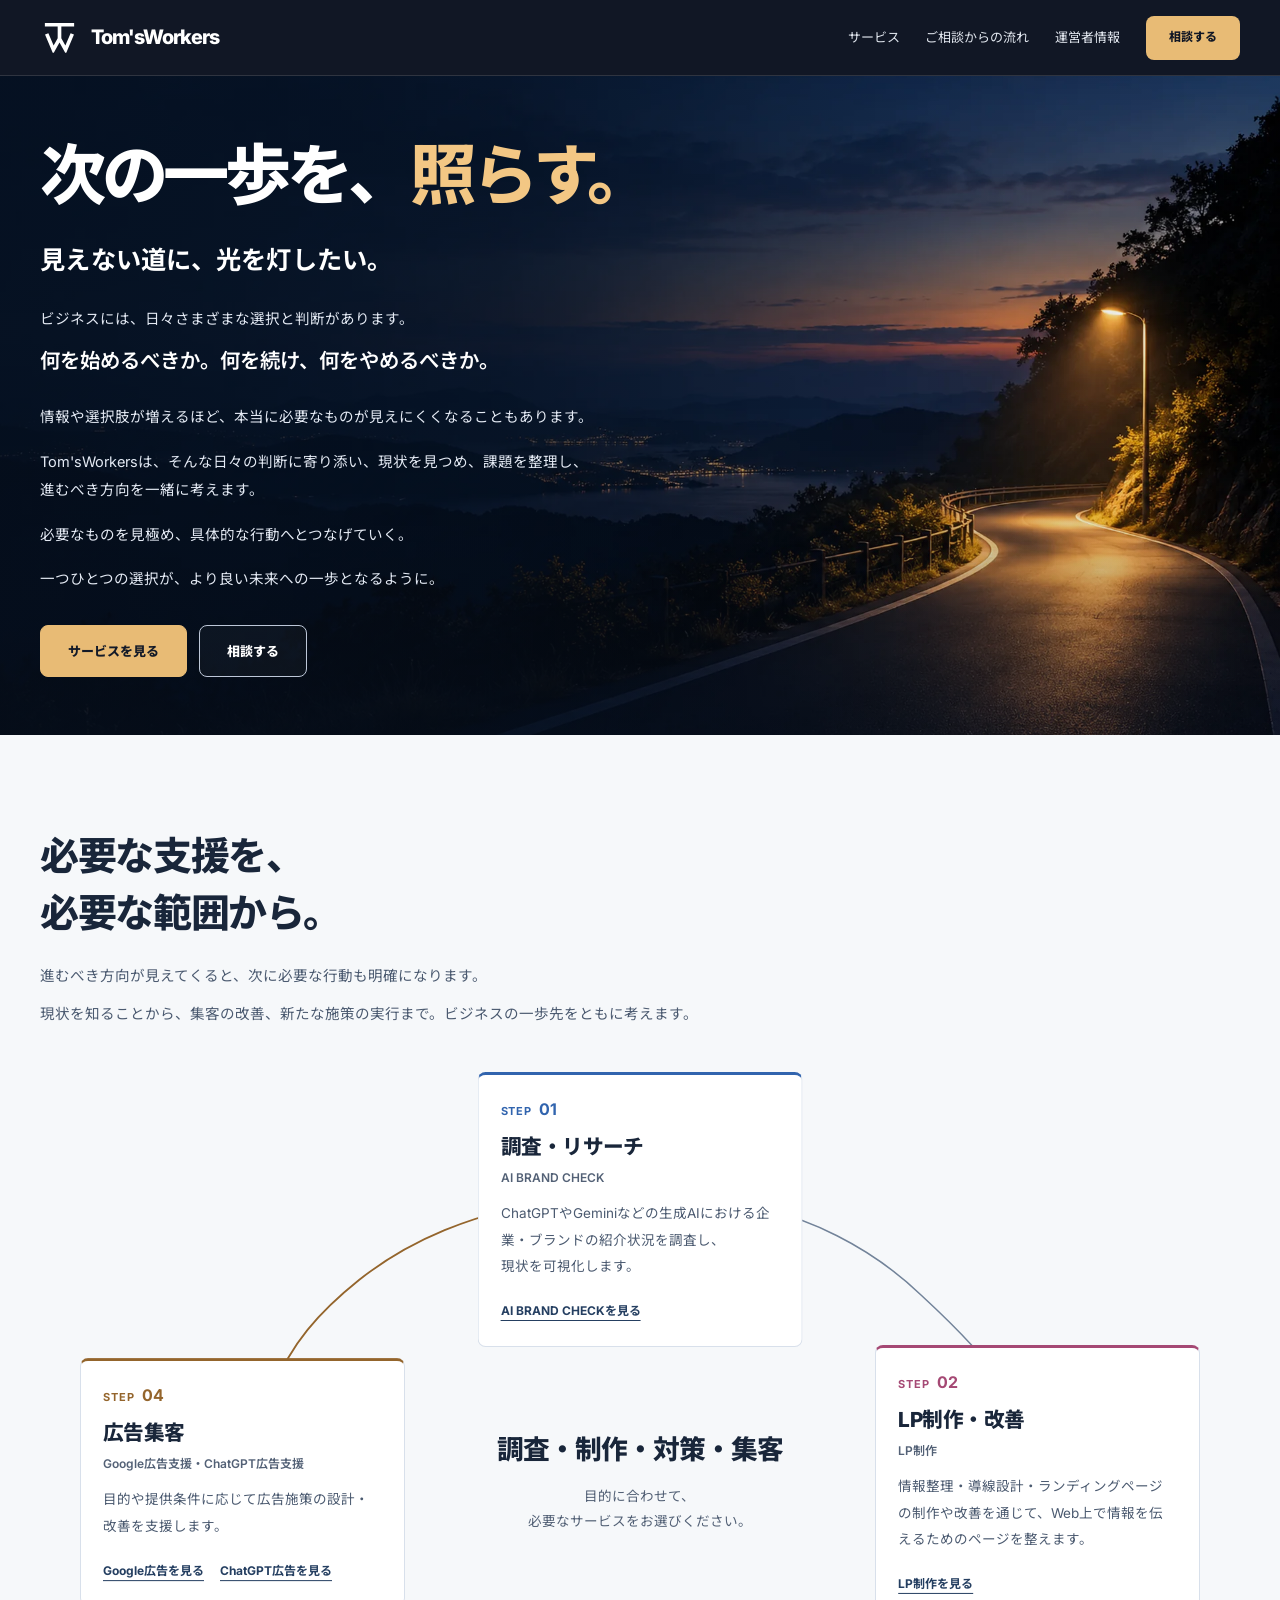
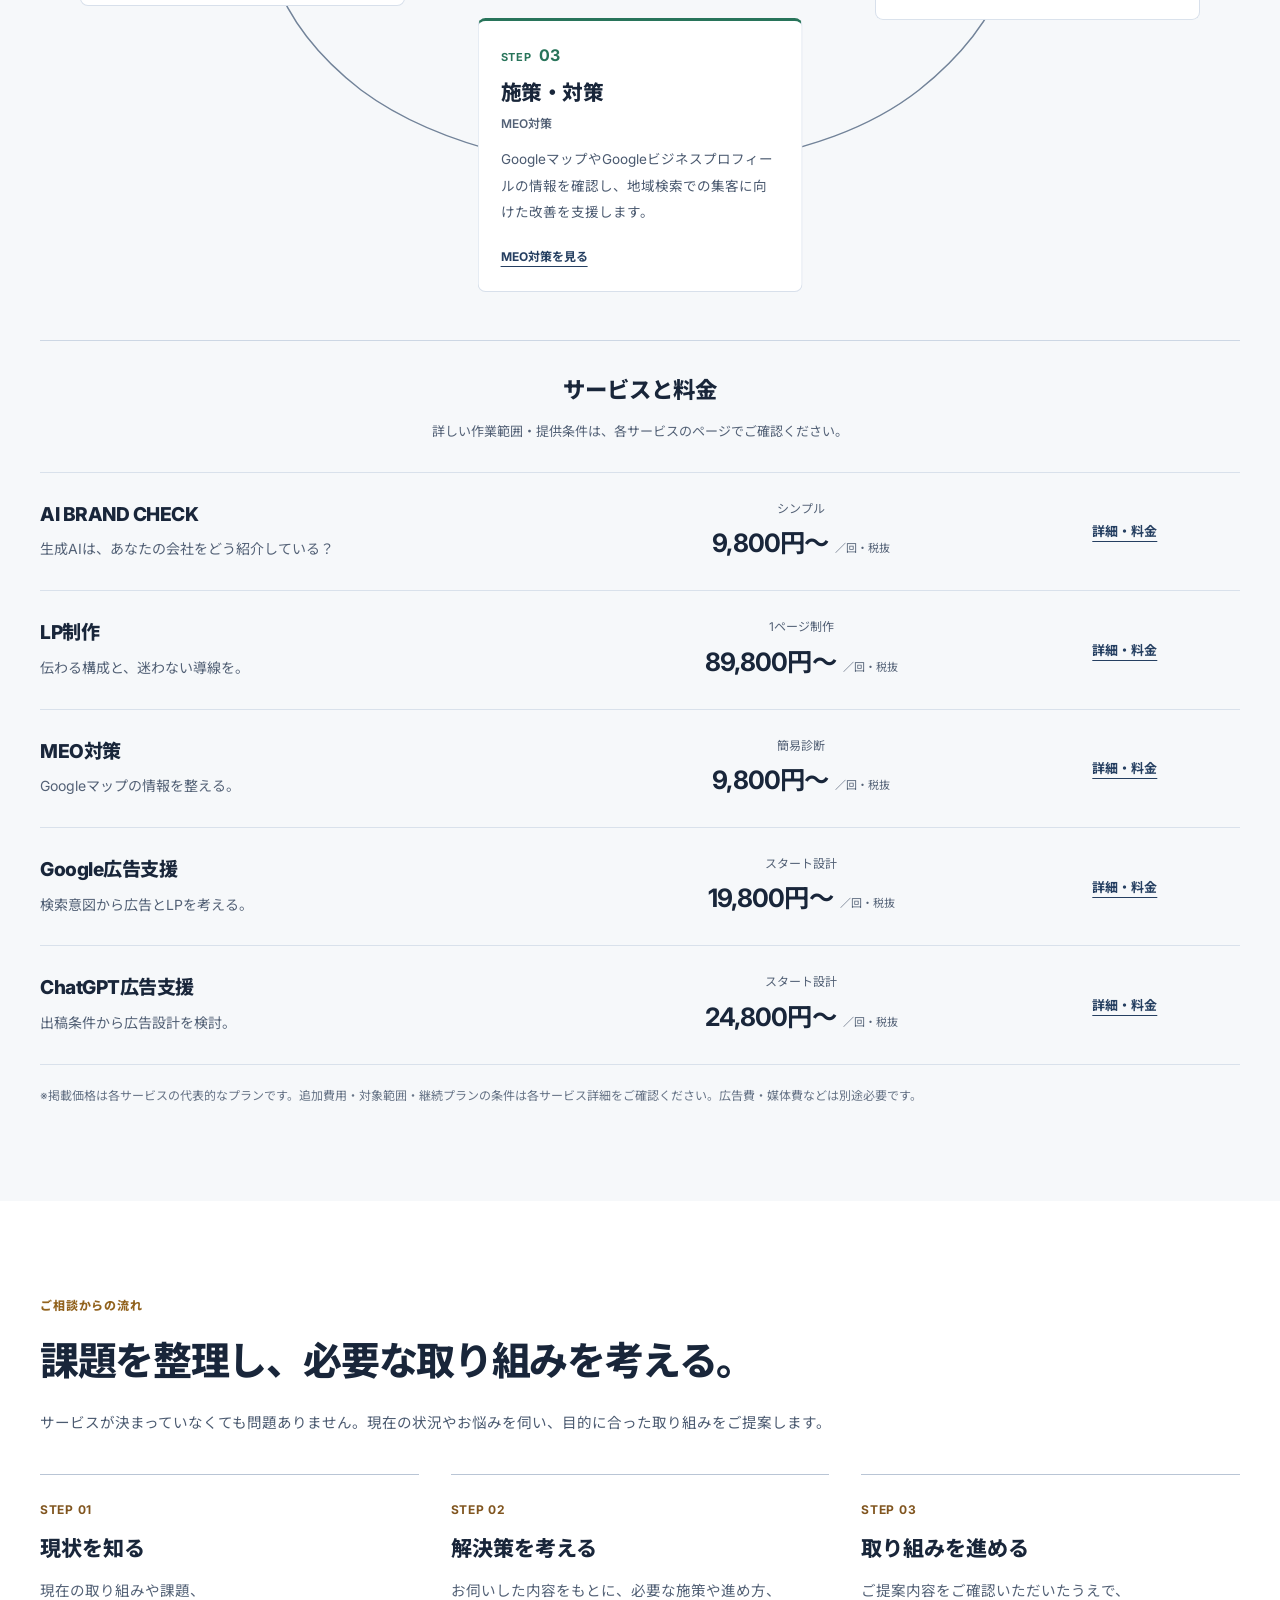
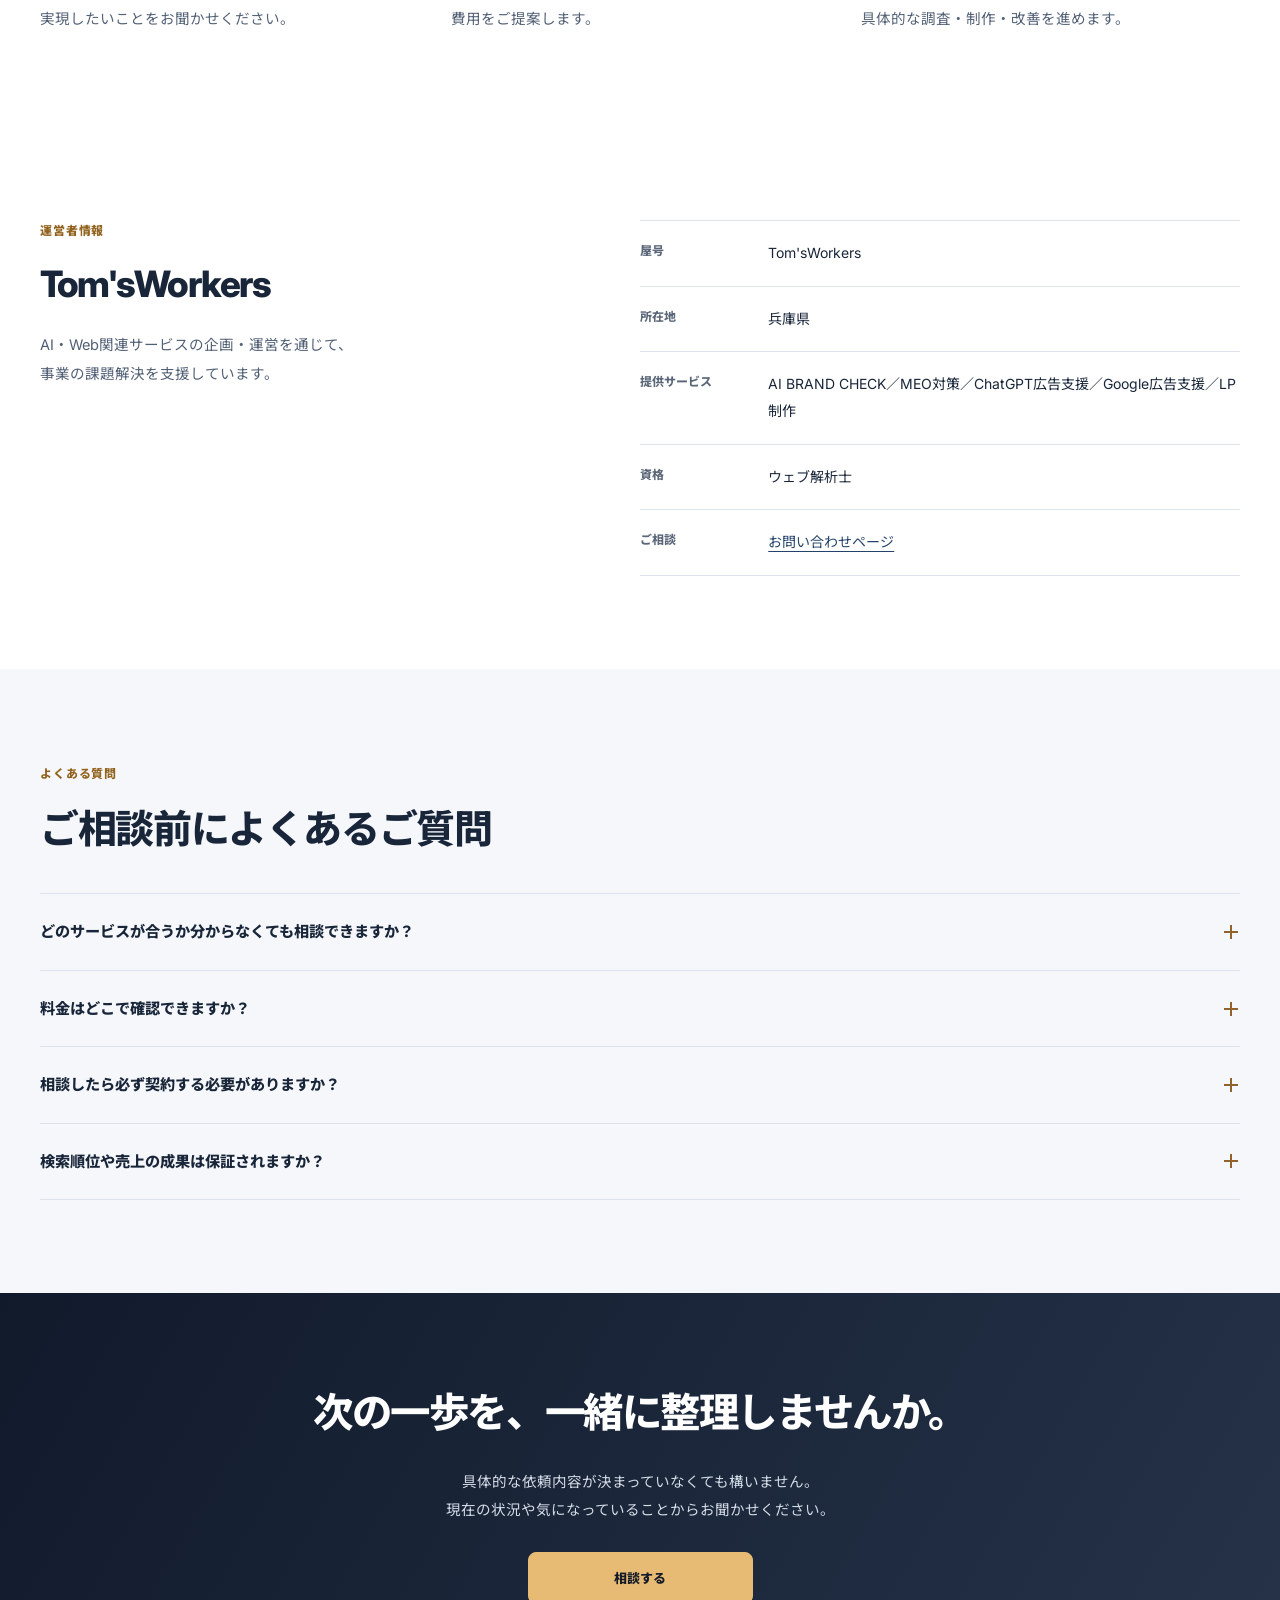
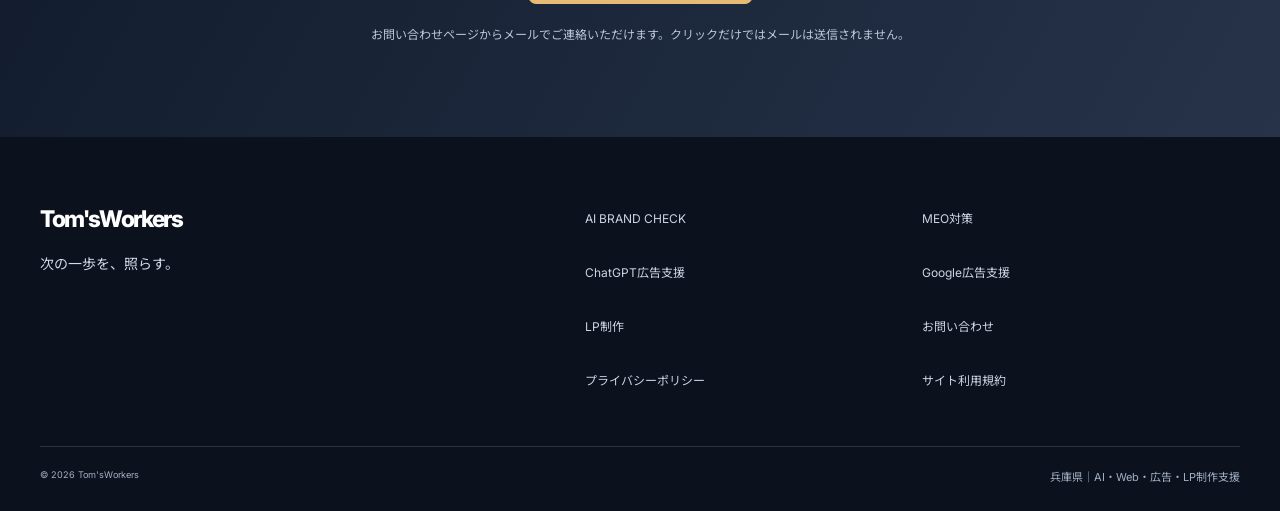
==== commit 2f8bf8fb: "Tom'sWorkers 6LP final update 2026-11-03" ====
--- a/index.html
+++ b/index.html
@@ -1,337 +1,98 @@
 <!doctype html>
 <html lang="ja">
 <head>
-  <meta charset="utf-8" />
-  <meta name="viewport" content="width=device-width, initial-scale=1" />
-  <title>Tom'sWorkers｜次の一歩を、照らす。</title>
-  <meta name="description" content="Tom'sWorkersは、経験と実践から得た知見をもとに、AI・Web・業務改善などの課題を整理し、次の一歩を支える事業ブランドです。" />
-  <meta name="theme-color" content="#0F172A" />
-  <meta property="og:title" content="Tom'sWorkers｜次の一歩を、照らす。" />
-  <meta property="og:description" content="見えない道に、光を灯したい。経験と実践から、次の一歩を支えます。" />
-  <meta property="og:type" content="website" />
-  <meta property="og:url" content="https://tomsworkers.com/" />
-  <meta property="og:image" content="https://tomsworkers.com/assets/hero-road.webp" />
-  <link rel="canonical" href="https://tomsworkers.com/" />
-  <link rel="icon" href="favicon.svg" type="image/svg+xml" />
-  <link rel="preload" href="assets/hero-road.webp" as="image" type="image/webp" fetchpriority="high" />
-  <link rel="stylesheet" href="style.css" />
-  <link rel="stylesheet" href="assets/site-extensions.css" />
-  <link rel="preconnect" href="https://fonts.googleapis.com" />
-  <link rel="preconnect" href="https://fonts.gstatic.com" crossorigin />
-  <link href="https://fonts.googleapis.com/css2?family=Inter:wght@400;500;600;700;800;900&amp;family=Noto+Sans+JP:wght@400;500;600;700;800;900&amp;display=swap" rel="stylesheet" />
-  <link rel="stylesheet" href="assets/css/tw-home-v2.css" />
-  <!-- Google tag (gtag.js) -->
+  <meta charset="utf-8">
+  <meta name="viewport" content="width=device-width,initial-scale=1">
+  <meta name="theme-color" content="#0c1423">
+  <title>Tom'sWorkers｜AI・Web・広告・LP制作の相談と支援</title>
+  <meta name="description" content="Tom'sWorkersは兵庫県を拠点に、AI BRAND CHECK、MEO対策、ChatGPT広告支援、Google広告支援、LP制作を提供。サービス内容と料金を公開し、課題整理から実装まで支援します。">
+  <link rel="canonical" href="https://tomsworkers.com/">
+  <link rel="icon" href="favicon.svg" type="image/svg+xml">
+  <meta property="og:type" content="website">
+  <meta property="og:locale" content="ja_JP">
+  <meta property="og:site_name" content="Tom'sWorkers">
+  <meta property="og:title" content="Tom'sWorkers｜次の一歩を、照らす。">
+  <meta property="og:description" content="現状を知ることから、集客の改善、新たな施策の実行まで。AI BRAND CHECK・LP制作・MEO対策・広告支援を提供します。">
+  <meta property="og:url" content="https://tomsworkers.com/">
+  <meta property="og:image" content="https://tomsworkers.com/assets/hero-road.webp">
+  <meta property="og:image:alt" content="夕暮れの道を照らす街灯">
+  <meta name="twitter:card" content="summary_large_image">
+  <link rel="preconnect" href="https://fonts.googleapis.com">
+  <link rel="preconnect" href="https://fonts.gstatic.com" crossorigin>
+  <link href="https://fonts.googleapis.com/css2?family=Inter:wght@400;500;600;700;800&family=Noto+Sans+JP:wght@400;500;600;700;800&display=swap" rel="stylesheet">
+  <link rel="preload" as="image" href="assets/hero-road.webp" fetchpriority="high">
+  <link rel="stylesheet" href="assets/css/tw-home-v3.css?v=4.7">
+  <script type="application/ld+json">{"@context":"https://schema.org","@graph":[{"@type":"Organization","@id":"https://tomsworkers.com/#organization","name":"Tom'sWorkers","url":"https://tomsworkers.com/","logo":"https://tomsworkers.com/assets/brand/tomsworkers-symbol.svg","areaServed":{"@type":"Country","name":"日本"}},{"@type":"WebSite","@id":"https://tomsworkers.com/#website","name":"Tom'sWorkers","url":"https://tomsworkers.com/","inLanguage":"ja","publisher":{"@id":"https://tomsworkers.com/#organization"}},{"@type":"WebPage","@id":"https://tomsworkers.com/#webpage","name":"Tom'sWorkers｜AI・Web・広告・LP制作の相談と支援","url":"https://tomsworkers.com/","isPartOf":{"@id":"https://tomsworkers.com/#website"},"inLanguage":"ja"},{"@type":"ItemList","name":"Tom'sWorkersの5サービス","itemListElement":[{"@type":"ListItem","position":1,"name":"AI BRAND CHECK","url":"https://tomsworkers.com/abc/"},{"@type":"ListItem","position":2,"name":"MEO対策","url":"https://tomsworkers.com/meo/"},{"@type":"ListItem","position":3,"name":"ChatGPT広告支援","url":"https://tomsworkers.com/chatgpt-ads/"},{"@type":"ListItem","position":4,"name":"Google広告支援","url":"https://tomsworkers.com/google-ads/"},{"@type":"ListItem","position":5,"name":"LP制作・改善支援","url":"https://tomsworkers.com/lp/"}]}]}</script>
   <script async src="https://www.googletagmanager.com/gtag/js?id=G-THQMLL2YRE"></script>
-  <script>
-    window.dataLayer = window.dataLayer || [];
-    function gtag(){dataLayer.push(arguments);}
-    gtag('js', new Date());
-    gtag('config', 'G-THQMLL2YRE');
-  </script>
-  <script type="application/ld+json">
-  {
-    "@context": "https://schema.org",
-    "@type": "Organization",
-    "name": "Tom'sWorkers",
-    "url": "https://tomsworkers.com/",
-    "areaServed": "JP",
-    "knowsAbout": ["AI", "Web", "業務改善", "EC", "生成AI"]
-  }
-  </script>
+  <script>window.dataLayer=window.dataLayer||[];function gtag(){dataLayer.push(arguments)}gtag('js',new Date());gtag('config','G-THQMLL2YRE');</script>
+  <script defer src="assets/js/tw-home-v3.js"></script>
 </head>
-<body class="home-redesign">
-  <a class="skip-link" href="#main">本文へ移動</a>
-
-  <header class="site-header">
-    <div class="shell header-inner">
-      <a class="brand tw-wordmark" href="#top" aria-label="Tom'sWorkers トップへ"><span class="brand-mark" aria-hidden="true"></span><span class="brand-name">Tom'sWorkers</span></a>
-      <nav aria-label="メインナビゲーション">
-        <a href="#philosophy">Philosophy</a>
-        <a href="#support">Support</a>
-        <a href="#service">Service</a>
-        <a href="#practice">Projects</a>
-        <a href="#profile">Profile</a>
-      </nav>
-      <div class="header-tools">
-        <a class="header-contact" href="/contact/" data-analytics-event="contact_open" data-service="general">お問い合わせ</a>
-        <details class="mobile-menu">
-          <summary aria-label="メニューを開く">MENU <span aria-hidden="true">☰</span></summary>
-          <nav aria-label="モバイルメニュー">
-            <a href="#philosophy">Philosophy</a><a href="#support">Support</a><a href="#service">Service</a><a href="#practice">Projects</a><a href="#profile">Profile</a><a href="/contact/">お問い合わせ</a>
-          </nav>
-        </details>
-      </div>
+<body class="tw-home-v3">
+<a class="skip-link" href="#main">本文へ移動</a>
+<header class="site-header"><div class="shell nav-row">
+  <a class="brand" href="/" aria-label="Tom'sWorkers トップページ"><img src="assets/brand/tomsworkers-symbol.svg" alt="" width="39" height="39" aria-hidden="true"><span>Tom'sWorkers</span></a>
+  <nav class="desktop-nav" aria-label="メインメニュー"><a href="#services">サービス</a><a href="#approach">ご相談からの流れ</a><a href="#about">運営者情報</a></nav>
+  <a class="nav-cta" href="/contact/" data-track="cta" data-placement="header">相談する</a>
+  <details class="mobile-menu"><summary aria-label="メニュー"><span class="menu-text">メニュー</span><span aria-hidden="true">☰</span></summary><nav aria-label="モバイルメニュー"><a href="#services">サービス</a><a href="#approach">ご相談からの流れ</a><a href="#about">運営者情報</a><a href="/contact/" data-track="cta" data-placement="mobile_menu">相談する</a></nav></details>
+</div></header>
+<main id="main" tabindex="-1">
+<section class="hero" aria-labelledby="hero-title">
+  <img class="hero-photo" src="assets/hero-road.webp" alt="" width="1920" height="1280" fetchpriority="high" decoding="async" aria-hidden="true">
+  <div class="hero-overlay" aria-hidden="true"></div>
+  <div class="shell hero-inner"><div class="hero-copy">
+    <h1 id="hero-title">次の一歩を、<wbr><span>照らす。</span></h1>
+    <p class="hero-manifesto">見えない道に、光を灯したい。</p>
+    <p class="hero-opening">ビジネスには、<span class="text-unit">日々さまざまな</span><wbr><span class="text-unit">選択と判断があります。</span></p>
+    <p class="hero-question"><span>何を始めるべきか。</span><wbr><span>何を続け、何をやめるべきか。</span></p>
+    <div class="hero-story">
+      <p>情報や選択肢が増えるほど、本当に必要なものが見えにくくなることもあります。</p>
+      <p>Tom'sWorkersは、そんな日々の判断に寄り添い、<span class="text-unit">現状を見つめ、</span>課題を整理し、<span class="text-unit">進むべき方向を一緒に考えます。</span></p>
+      <p><span class="text-unit">必要なものを見極め、</span><wbr><span class="text-unit">具体的な行動へとつなげていく。</span></p>
+      <p><span class="text-unit">一つひとつの選択が、</span><wbr><span class="text-unit">より良い未来への一歩となるように。</span></p>
     </div>
-  </header>
-
-  <main id="main" tabindex="-1">
-    <section class="hero" id="top">
-      <div class="hero-image" aria-hidden="true"></div>
-      <div class="hero-shade" aria-hidden="true"></div>
-      <div class="shell hero-content">
-        <div class="hero-copy">
-          <p class="eyebrow">TOM'SWORKERS</p>
-          <h1>次の一歩を、<br><span>照らす。</span></h1>
-          <p class="hero-lead">経験と実践から得た知見をもとに、<br class="desktop-break">迷いや不安の先にある「次の一歩」を支えます。</p>
-          <div class="hero-actions">
-            <a class="button button-hero" href="#philosophy">Tom'sWorkersについて</a>
-            <a class="text-link hero-link" href="#service">サービスを見る</a>
-          </div>
-        </div>
-      </div>
-    </section>
-
-    <section class="section philosophy" id="philosophy">
-      <div class="shell two-col">
-        <div class="section-intro">
-          <p class="section-label">PHILOSOPHY</p>
-          <h2>見えない道に、<br>光を灯したい。</h2>
-        </div>
-        <div class="body-copy philosophy-copy">
-          <p class="lead-copy">新しいことを始めるとき、最初から答えが見えていることは多くありません。</p>
-          <p>AI、Web、業務改善、新しいサービスづくり。情報はたくさんあるのに、「結局、自分の場合はどうすればいいのか」が分からないことがあります。</p>
-          <p><strong>Tom'sWorkersは、答えを決める存在ではありません。</strong></p>
-          <p>社会人経験の中で培った実務の知見と、自ら試し、挑戦する中で得た経験をもとに、次の一歩が見えるように道を照らします。</p>
-        </div>
-      </div>
-    </section>
-
-    <section class="section support" id="support">
-      <div class="shell">
-        <div class="support-heading">
-          <p class="section-label">WHEN YOU NEED A LIGHT</p>
-          <h2>こんなことで困っていませんか？</h2>
-          <p>答えを押しつけるのではなく、状況を整理し、進める道筋を一緒に考えます。</p>
-        </div>
-
-        <div class="support-grid">
-          <article class="support-card">
-            <span class="card-number">01</span>
-            <h3>AIやWeb、<br>何から始めればいい？</h3>
-            <p>AIやWebなど、必要なのは分かっている。でも、何から始めればいいのか分からない。</p>
-          </article>
-          <article class="support-card">
-            <span class="card-number">02</span>
-            <h3>情報はある。<br>でも判断できない。</h3>
-            <p>調べれば情報は出てくる。でも、自分の仕事や事業に何が必要なのか整理できない。</p>
-          </article>
-          <article class="support-card">
-            <span class="card-number">03</span>
-            <h3>やりたいことはある。<br>でも形にならない。</h3>
-            <p>アイデアはあるけれど、具体的な手順や次の一歩まで落とし込めていない。</p>
-          </article>
-        </div>
-
-        <p class="support-note">Tom'sWorkersは、こうした「まだ答えが見えていない状態」から、一緒に整理していきます。</p>
-      </div>
-    </section>
-
-    <section class="section main-service" id="service" aria-labelledby="service-heading">
-      <div class="shell">
-        <div class="tw-service-header">
-          <div>
-            <p class="section-label section-label-light">OUR SERVICES</p>
-            <h2 id="service-heading">サービス</h2>
-          </div>
-          <p class="tw-service-header__intro">AI・Web・広告・LP制作まで、<br class="desktop-break">課題に合わせて必要なサービスをご提案します。</p>
-        </div>
-        <div class="tw-service-grid">
-          <article class="tw-service-card tw-service-card--abc">
-            <div class="tw-service-card__top">
-              <span class="tw-service-card__label">GENERATIVE AI</span>
-              <span class="tw-service-card__marker" aria-hidden="true"></span>
-            </div>
-            <h3>AI BRAND CHECK</h3>
-            <p class="tw-service-card__kind">生成AIでのブランド表示調査</p>
-            <p class="tw-service-card__description">ChatGPTなどの生成AIで、自社や競合がどのように紹介されているかを調査し、情報改善の手がかりを整理します。</p>
-            <a class="tw-service-card__link" href="/abc/" data-analytics-event="service_view" data-service="abc">AI BRAND CHECKの詳細を見る<span aria-hidden="true">↗</span></a>
-          </article>
-          <article class="tw-service-card tw-service-card--meo">
-            <div class="tw-service-card__top">
-              <span class="tw-service-card__label">LOCAL SEARCH</span>
-              <span class="tw-service-card__marker" aria-hidden="true"></span>
-            </div>
-            <h3>MEO対策</h3>
-            <p class="tw-service-card__kind">Googleマップ・地域集客</p>
-            <p class="tw-service-card__description">Googleマップ上の情報整備や口コミ対応、Webサイトへの導線を見直します。</p>
-            <a class="tw-service-card__link" href="/meo/" data-analytics-event="service_view" data-service="meo">MEO対策の詳細を見る<span aria-hidden="true">↗</span></a>
-          </article>
-          <article class="tw-service-card tw-service-card--chatgpt-ads">
-            <div class="tw-service-card__top">
-              <span class="tw-service-card__label">AI ADVERTISING</span>
-              <span class="tw-service-card__marker" aria-hidden="true"></span>
-            </div>
-            <h3>ChatGPT広告支援</h3>
-            <p class="tw-service-card__kind">生成AI広告</p>
-            <p class="tw-service-card__description">提供状況や出稿条件を踏まえ、広告設計・LP・効果測定の進め方を検討します。</p>
-            <a class="tw-service-card__link" href="/chatgpt-ads/" data-analytics-event="service_view" data-service="chatgpt-ads">ChatGPT広告支援の詳細を見る<span aria-hidden="true">↗</span></a>
-          </article>
-          <article class="tw-service-card tw-service-card--google-ads">
-            <div class="tw-service-card__top">
-              <span class="tw-service-card__label">SEARCH ADVERTISING</span>
-              <span class="tw-service-card__marker" aria-hidden="true"></span>
-            </div>
-            <h3>Google広告支援</h3>
-            <p class="tw-service-card__kind">検索広告</p>
-            <p class="tw-service-card__description">検索意図に合わせて、広告文・予算・LP・計測の設計を支援します。</p>
-            <a class="tw-service-card__link" href="/google-ads/" data-analytics-event="service_view" data-service="google-ads">Google広告支援の詳細を見る<span aria-hidden="true">↗</span></a>
-          </article>
-          <article class="tw-service-card tw-service-card--lp">
-            <div class="tw-service-card__top">
-              <span class="tw-service-card__label">LANDING PAGE</span>
-              <span class="tw-service-card__marker" aria-hidden="true"></span>
-            </div>
-            <h3>LP制作</h3>
-            <p class="tw-service-card__kind">ランディングページ制作</p>
-            <p class="tw-service-card__description">サービスの強みが伝わる構成と、スマホ表示・問い合わせ導線を考えたLPを制作します。</p>
-            <a class="tw-service-card__link" href="/lp/" data-analytics-event="service_view" data-service="lp">LP制作の詳細を見る<span aria-hidden="true">↗</span></a>
-          </article>
-        </div>
-      </div>
-    </section>
-
-    <section class="section practice" id="practice">
-      <div class="shell">
-        <div class="practice-heading two-col">
-          <div>
-            <p class="section-label">OUR PROJECTS</p>
-            <h2>自社プロジェクト</h2>
-          </div>
-          <div class="body-copy">
-            <p class="lead-copy">自社ブランドのEC運営や、LINEスタンプの制作にも取り組んでいます。</p>
-            <p>企画から制作・販売まで自ら手がけ、その経験をサービスづくりにも活かしています。</p>
-          </div>
-        </div>
-
-        <div class="project-grid">
-          <article class="project-card project-boh">
-            <div class="project-topline">
-              <span>01</span>
-              <span>OWN BRAND / EC</span>
-            </div>
-            <div>
-              <h3>BREAK ONE<br>HUNDRED CLUB</h3>
-              <p>ゴルフを楽しむ大人のためのオリジナルブランド「BOH GOLF」。商品企画とECショップ運営を通じて、自ら販売や改善に取り組んでいます。</p>
-            </div>
-            <a href="https://shop.tomsworkers.com/" target="_blank" rel="noopener">オンラインショップを見る</a>
-          </article>
-
-          <article class="project-card project-line">
-            <div class="project-topline">
-              <span>02</span>
-              <span>DIGITAL CONTENT</span>
-            </div>
-            <div>
-              <h3>LINE<br>STICKERS</h3>
-              <p>ゴルフなどをテーマにしたオリジナルLINEスタンプを企画・制作し、シリーズとして展開しています。</p>
-            </div>
-            <a href="https://line.me/S/shop/sticker/author/5391616" target="_blank" rel="noopener">LINEスタンプを見る</a>
-          </article>
-        </div>
-      </div>
-    </section>
-
-    <section class="section stance" aria-labelledby="stance-title">
-      <div class="shell">
-        <div class="tw-approach-heading">
-          <div>
-            <p class="section-label">OUR APPROACH</p>
-            <h2 id="stance-title">ご相談を進めるうえで、<br class="desktop-break">大切にしていること</h2>
-          </div>
-          <p>課題や目的に合わせて、何をするかを一緒に考えます。</p>
-        </div>
-        <ol class="tw-approach-grid">
-          <li class="tw-approach-step">
-            <span class="tw-approach-num" aria-hidden="true">01</span>
-            <h3>まず、状況を整理する。</h3>
-            <p>目的や現在の課題を確認し、何から手をつけるべきかを一緒に整理します。</p>
-          </li>
-          <li class="tw-approach-step">
-            <span class="tw-approach-num" aria-hidden="true">02</span>
-            <h3>必要な方法を考える。</h3>
-            <p>AIやWebなどの手段ありきではなく、課題に合った取り組みを考えます。</p>
-          </li>
-          <li class="tw-approach-step">
-            <span class="tw-approach-num" aria-hidden="true">03</span>
-            <h3>次の行動を明確にする。</h3>
-            <p>検討だけで終わらず、実際に取り組む内容や優先順位が分かる形を目指します。</p>
-          </li>
-        </ol>
-      </div>
-    </section>
-
-    <section class="section profile" id="profile">
-      <div class="shell profile-grid">
-        <div>
-          <p class="section-label">PROFILE</p>
-          <h2>Tom'sWorkers</h2>
-          <p class="profile-note">AI・Web関連サービスの企画・運営、業務支援、自社プロジェクトの運営を行っています。</p>
-        </div>
-        <dl>
-          <div><dt>屋号</dt><dd>Tom'sWorkers</dd></div>
-          <div><dt>所在地</dt><dd>兵庫県</dd></div>
-          <div><dt>主な事業</dt><dd><ul class="tw-profile-tags"><li>AI・Web関連サービスの企画・運営</li><li>業務支援</li><li>EC・デジタルコンテンツの企画・運営</li></ul></dd></div>
-          <div><dt>主なサービス</dt><dd><ul class="tw-profile-tags tw-profile-tags--services"><li>AI BRAND CHECK</li><li>MEO対策</li><li>ChatGPT広告支援</li><li>Google広告支援</li><li>LP制作</li></ul></dd></div>
-          <div><dt>自社プロジェクト</dt><dd><ul class="tw-profile-tags"><li>BREAK ONE HUNDRED CLUB</li><li>LINEスタンプ</li></ul></dd></div>
-          <div><dt>資格</dt><dd>ウェブ解析士</dd></div>
-        </dl>
-      </div>
-    </section>
-
-    <section class="section contact" id="contact">
-      <div class="shell contact-panel">
-        <div>
-          <p class="section-label section-label-light">CONTACT</p>
-          <h2>まだ見えないことから、<br>ご相談ください。</h2>
-        </div>
-        <div class="contact-copy">
-          <p>「何から始めればいいか分からない」<br>「一度、考えを整理したい」</p>
-          <p>そんな段階でも構いません。Tom'sWorkersがお役に立てそうなことがあれば、ご相談ください。</p>
-          <a class="button button-light" data-analytics-event="contact_open" data-service="general" href="/contact/">メールで問い合わせる</a>
-          <p class="contact-email">直接メールをご希望の場合：<a data-ga-contact="contact_email" href="mailto:info@tomsworkers.com">info@tomsworkers.com</a></p>
-        </div>
-      </div>
-    </section>
-  </main>
-
-  <footer class="site-footer">
-    <div class="shell footer-grid">
-      <div>
-        <a class="footer-wordmark" href="/" aria-label="Tom'sWorkers 公式トップ"><span class="brand-mark" aria-hidden="true"></span><strong>Tom'sWorkers</strong></a>
-        <p>次の一歩を、照らす。</p>
-      </div>
-      <div class="footer-links">
-        <a href="#philosophy">Philosophy</a>
-        <a href="/abc/">AI BRAND CHECK</a>
-        <a href="/meo/">MEO対策</a>
-        <a href="/chatgpt-ads/">ChatGPT広告支援</a>
-        <a href="/lp/">LP制作</a>
-        <a href="/google-ads/">Google広告支援</a>
-        <a href="/contact/">お問い合わせ</a>
-        <a href="/privacy/">プライバシーポリシー</a>
-        <a href="/terms/">サイト利用規約</a>
-        <a href="https://shop.tomsworkers.com/" target="_blank" rel="noopener">BOH GOLF</a>
-        <a href="https://line.me/S/shop/sticker/author/5391616" target="_blank" rel="noopener">LINE STICKERS</a>
-      </div>
-      <small>© 2026 Tom'sWorkers</small>
+    <div class="hero-actions"><a class="btn btn-primary" href="#services">サービスを見る</a><a class="btn btn-outline" href="/contact/" data-track="cta" data-placement="hero">相談する</a></div>
+  </div></div>
+</section>
+<section class="section services" id="services" aria-labelledby="services-title"><div class="shell">
+  <div class="section-head"><h2 id="services-title">必要な支援を、<br>必要な範囲から。</h2>
+    <p>進むべき方向が見えてくると、次に必要な行動も明確になります。</p>
+    <p>現状を知ることから、集客の改善、新たな施策の実行まで。ビジネスの一歩先をともに考えます。</p>
+  </div>
+  <figure class="service-cycle" aria-labelledby="cycle-title">
+    <div class="cycle-layout">
+      <svg class="cycle-connectors" viewBox="0 0 1120 800" fill="none" aria-hidden="true" focusable="false">
+        <defs><marker id="cycle-arrow" viewBox="0 0 10 10" refX="8" refY="5" markerWidth="7" markerHeight="7" orient="auto"><path d="M1 1 8 5 1 9" stroke="#728399" stroke-width="1.5" stroke-linecap="round" stroke-linejoin="round"/></marker><marker id="cycle-return-arrow" viewBox="0 0 10 10" refX="8" refY="5" markerWidth="7" markerHeight="7" orient="auto"><path d="M1 1 8 5 1 9" stroke="#94652c" stroke-width="1.5" stroke-linecap="round" stroke-linejoin="round"/></marker></defs>
+        <path d="M655 120 C728 133 792 166 841 213 C880 249 910 281 926 306" stroke="#728399" stroke-width="1.5" marker-mid="url(#cycle-arrow)"/>
+        <path d="M926 495 C910 539 878 577 839 608 C788 648 725 667 657 680" stroke="#728399" stroke-width="1.5" marker-mid="url(#cycle-arrow)"/>
+        <path d="M463 680 C395 667 332 646 281 608 C241 577 209 538 194 495" stroke="#728399" stroke-width="1.5" marker-mid="url(#cycle-arrow)"/>
+        <path d="M194 306 C210 263 239 230 279 198 C332 156 393 133 463 120" stroke="#94652c" stroke-width="1.8" marker-mid="url(#cycle-return-arrow)"/>
+      </svg>
+      <div class="cycle-center"><h3 id="cycle-title">調査・制作・対策・集客</h3><p><span>目的に合わせて、</span><span>必要なサービスをお選びください。</span></p></div>
+      <span class="cycle-mobile-return-line" aria-hidden="true"></span>
+      <ol class="cycle-steps">
+        <li class="cycle-node cycle-abc"><p class="cycle-step">STEP <span>01</span></p><h4>調査・リサーチ</h4><p class="cycle-service-name">AI BRAND CHECK</p><p class="cycle-description">ChatGPTやGeminiなどの生成AIにおける企業・ブランドの紹介状況を調査し、<span class="text-unit">現状を可視化します。</span></p><a href="/abc/" data-track="service_view" data-service="abc" data-placement="cycle">AI BRAND CHECKを見る</a></li>
+        <li class="cycle-node cycle-lp"><p class="cycle-step">STEP <span>02</span></p><h4>LP制作・改善</h4><p class="cycle-service-name">LP制作</p><p class="cycle-description">情報整理・導線設計・ランディングページの制作や改善を通じて、Web上で情報を伝えるためのページを整えます。</p><a href="/lp/" data-track="service_view" data-service="lp" data-placement="cycle">LP制作を見る</a></li>
+        <li class="cycle-node cycle-meo"><p class="cycle-step">STEP <span>03</span></p><h4>施策・対策</h4><p class="cycle-service-name">MEO対策</p><p class="cycle-description">GoogleマップやGoogleビジネスプロフィールの情報を確認し、地域検索での集客に向けた改善を支援します。</p><a href="/meo/" data-track="service_view" data-service="meo" data-placement="cycle">MEO対策を見る</a></li>
+        <li class="cycle-node cycle-ads"><p class="cycle-step">STEP <span>04</span></p><h4>広告集客</h4><p class="cycle-service-name">Google広告支援・ChatGPT広告支援</p><p class="cycle-description">目的や提供条件に応じて広告施策の設計・改善を支援します。</p><div class="cycle-ad-links"><a href="/google-ads/" data-track="service_view" data-service="google-ads" data-placement="cycle">Google広告を見る</a><a href="/chatgpt-ads/" data-track="service_view" data-service="chatgpt-ads" data-placement="cycle">ChatGPT広告を見る</a></div></li>
+      </ol>
     </div>
-  </footer>
-
-  <script src="assets/js/tw-home.js" defer></script>
-  <script>
-    document.addEventListener('DOMContentLoaded', function () {
-      document.querySelectorAll('a[data-ga-contact]').forEach(function (link) {
-        link.addEventListener('click', function () {
-          if (typeof gtag === 'function') {
-            gtag('event', 'contact_email_click', {
-              contact_location: link.dataset.gaContact,
-              link_url: link.getAttribute('href'),
-              link_text: link.textContent.trim()
-            });
-          }
-        });
-      });
-    });
-  </script>
+  </figure>
+  <div class="service-directory" aria-labelledby="directory-title"><div class="directory-heading"><h3 id="directory-title">サービスと料金</h3><p>詳しい作業範囲・提供条件は、<wbr><span class="text-unit">各サービスのページでご確認ください。</span></p></div>
+    <ul class="service-list">
+      <li><div class="service-summary"><h4>AI BRAND CHECK</h4><p>生成AIは、<span class="text-unit">あなたの会社を</span><wbr><span class="text-unit">どう紹介している？</span></p></div><p class="service-price"><span>シンプル</span><strong>9,800円～</strong><small>／回・税抜</small></p><a href="/abc/" data-track="service_view" data-service="abc" data-placement="directory" aria-label="AI BRAND CHECKの詳細・料金">詳細・料金</a></li>
+      <li><div class="service-summary"><h4>LP制作</h4><p>伝わる構成と、迷わない導線を。</p></div><p class="service-price"><span>1ページ制作</span><strong>89,800円～</strong><small>／回・税抜</small></p><a href="/lp/" data-track="service_view" data-service="lp" data-placement="directory" aria-label="LP制作の詳細・料金">詳細・料金</a></li>
+      <li><div class="service-summary"><h4>MEO対策</h4><p>Googleマップの情報を整える。</p></div><p class="service-price"><span>簡易診断</span><strong>9,800円～</strong><small>／回・税抜</small></p><a href="/meo/" data-track="service_view" data-service="meo" data-placement="directory" aria-label="MEO対策の詳細・料金">詳細・料金</a></li>
+      <li><div class="service-summary"><h4>Google広告支援</h4><p>検索意図から広告とLPを考える。</p></div><p class="service-price"><span>スタート設計</span><strong>19,800円～</strong><small>／回・税抜</small></p><a href="/google-ads/" data-track="service_view" data-service="google-ads" data-placement="directory" aria-label="Google広告支援の詳細・料金">詳細・料金</a></li>
+      <li><div class="service-summary"><h4>ChatGPT広告支援</h4><p>出稿条件から広告設計を検討。</p></div><p class="service-price"><span>スタート設計</span><strong>24,800円～</strong><small>／回・税抜</small></p><a href="/chatgpt-ads/" data-track="service_view" data-service="chatgpt-ads" data-placement="directory" aria-label="ChatGPT広告支援の詳細・料金">詳細・料金</a></li>
+    </ul>
+  </div>
+  <p class="service-disclaimer">※掲載価格は各サービスの代表的なプランです。追加費用・対象範囲・継続プランの条件は各サービス詳細をご確認ください。広告費・媒体費などは別途必要です。</p>
+</div></section>
+<section class="section approach" id="approach" aria-labelledby="approach-title"><div class="shell"><div class="section-head"><p class="eyebrow">ご相談からの流れ</p><h2 id="approach-title"><span class="text-unit">課題を整理し、</span><wbr><span class="text-unit">必要な取り組みを考える。</span></h2><p>サービスが決まっていなくても問題ありません。現在の状況やお悩みを伺い、目的に合った取り組みをご提案します。</p></div><ol class="steps"><li><span class="step-num">STEP 01</span><h3>現状を知る</h3><p><span class="text-unit">現在の取り組みや課題、</span><wbr><span class="text-unit">実現したいことをお聞かせください。</span></p></li><li><span class="step-num">STEP 02</span><h3>解決策を考える</h3><p><span class="text-unit">お伺いした内容をもとに、</span><wbr><span class="text-unit">必要な施策や進め方、</span><wbr><span class="text-unit">費用をご提案します。</span></p></li><li><span class="step-num">STEP 03</span><h3>取り組みを進める</h3><p><span class="text-unit">ご提案内容を</span><wbr><span class="text-unit">ご確認いただいたうえで、</span><wbr><span class="text-unit">具体的な調査・制作・改善を</span><wbr><span class="text-unit">進めます。</span></p></li></ol></div></section>
+<section class="section about" id="about"><div class="shell about-grid"><div><p class="eyebrow">運営者情報</p><h2>Tom'sWorkers</h2><p class="about-lead"><span class="about-line"><span class="text-unit">AI・Web関連サービスの</span><wbr><span class="text-unit">企画・運営を通じて、</span></span><span class="about-line"><span class="text-unit">事業の課題解決を</span><span class="text-unit">支援しています。</span></span></p></div><dl><div><dt>屋号</dt><dd>Tom'sWorkers</dd></div><div><dt>所在地</dt><dd>兵庫県</dd></div><div><dt>提供サービス</dt><dd>AI BRAND CHECK／MEO対策／ChatGPT広告支援／Google広告支援／LP制作</dd></div><div><dt>資格</dt><dd>ウェブ解析士</dd></div><div><dt>ご相談</dt><dd><a href="/contact/" data-track="cta" data-placement="about">お問い合わせページ</a></dd></div></dl></div></section>
+<section class="section faq" id="faq"><div class="shell"><div class="section-head"><p class="eyebrow">よくある質問</p><h2>ご相談前によくあるご質問</h2></div><div class="faq-list"><details><summary>どのサービスが合うか分からなくても相談できますか？<span aria-hidden="true"></span></summary><div><p>はい。目的や現在の状況を伺い、必要な調査・広告・Web施策を整理します。すべてのサービスを利用する必要はありません。</p></div></details><details><summary>料金はどこで確認できますか？<span aria-hidden="true"></span></summary><div><p>各サービスの詳細ページに料金と標準範囲を掲載しています。追加作業や広告費など、別途費用が必要な内容は事前にご案内します。</p></div></details><details><summary>相談したら必ず契約する必要がありますか？<span aria-hidden="true"></span></summary><div><p>いいえ。ご相談内容と作業条件をご確認いただいたうえで、ご依頼を判断いただけます。</p></div></details><details><summary>検索順位や売上の成果は保証されますか？<span aria-hidden="true"></span></summary><div><p>検索順位、AIでの紹介、広告審査・配信、問い合わせ数や売上などの成果は保証していません。調査・制作・提案の対象範囲と納品物を明確にして進めます。</p></div></details></div></div></section>
+<section class="closing" id="contact"><div class="shell closing-inner"><h2><span class="text-unit">次の一歩を、</span><wbr><span class="text-unit">一緒に整理しませんか。</span></h2><p class="closing-lead"><span class="closing-line"><span class="text-unit">具体的な依頼内容が</span><wbr><span class="text-unit">決まっていなくても構いません。</span></span><span class="closing-line"><span class="text-unit">現在の状況や</span><span class="text-unit">気になっていることから</span><wbr><span class="text-unit">お聞かせください。</span></span></p><a class="btn btn-primary" href="/contact/" data-track="cta" data-placement="closing">相談する</a><p class="closing-note"><span class="text-unit">お問い合わせページから</span><wbr><span class="text-unit">メールでご連絡いただけます。</span><wbr><span class="text-unit">クリックだけでは</span><wbr><span class="text-unit">メールは送信されません。</span></p></div></section>
+</main>
+<footer class="site-footer"><div class="shell"><div class="footer-top"><div><a class="footer-brand" href="/">Tom'sWorkers</a><p>次の一歩を、照らす。</p></div><nav aria-label="フッターメニュー"><a href="/abc/">AI BRAND CHECK</a><a href="/meo/">MEO対策</a><a href="/chatgpt-ads/">ChatGPT広告支援</a><a href="/google-ads/">Google広告支援</a><a href="/lp/">LP制作</a><a href="/contact/">お問い合わせ</a><a href="/privacy/">プライバシーポリシー</a><a href="/terms/">サイト利用規約</a></nav></div><div class="footer-bottom"><small>© 2026 Tom'sWorkers</small><span>兵庫県｜AI・Web・広告・LP制作支援</span></div></div></footer>
 </body>
 </html>
--- a/assets/css/tw-home-v3.css
+++ b/assets/css/tw-home-v3.css
@@ -0,0 +1,292 @@
+/* Tom'sWorkers Home v3: scoped styles, no shared asset overwrites */
+:root{--tw-dark:#0c1423;--tw-dark2:#151f31;--tw-ink:#19263a;--tw-text:#4b5a70;--tw-line:#dfe5ed;--tw-gold:#e8bb75;--tw-focus:#f4c779}
+*{box-sizing:border-box}
+html{scroll-behavior:smooth;scroll-padding-top:86px}
+body.tw-home-v3{margin:0;font-family:Inter,'Noto Sans JP',system-ui,-apple-system,sans-serif;color:var(--tw-ink);background:#fff;line-height:1.85;-webkit-font-smoothing:antialiased}
+body.tw-home-v3 a{color:inherit}
+body.tw-home-v3 a,body.tw-home-v3 button,body.tw-home-v3 summary{-webkit-tap-highlight-color:transparent}
+body.tw-home-v3 :where(a,button,summary):focus-visible{outline:3px solid var(--tw-focus);outline-offset:4px}
+body.tw-home-v3 h1,body.tw-home-v3 p{margin-top:0}
+body.tw-home-v3 h1{letter-spacing:-.048em;line-height:1.35}
+body.tw-home-v3 p{overflow-wrap:anywhere}
+body.tw-home-v3 .shell{width:min(1200px,calc(100% - 64px));margin:0 auto}
+body.tw-home-v3 .skip-link{position:fixed;top:-100px;left:14px;background:#fff;color:#17243b;padding:12px 18px;z-index:200;border-radius:5px}
+body.tw-home-v3 .skip-link:focus{top:10px}
+body.tw-home-v3 .site-header{height:76px;background:#111725;color:#fff;border-bottom:1px solid #ffffff20;position:relative;z-index:60}
+body.tw-home-v3 .nav-row{height:100%;display:flex;align-items:center;gap:26px}
+body.tw-home-v3 .brand{display:inline-flex;align-items:center;gap:12px;text-decoration:none;font-weight:800;font-size:20px;letter-spacing:-.05em;white-space:nowrap}
+body.tw-home-v3 .brand img{filter:brightness(0) invert(1);width:39px;height:39px}
+body.tw-home-v3 .desktop-nav{display:flex;gap:clamp(16px,2vw,30px);margin-left:auto;align-items:center}
+body.tw-home-v3 .desktop-nav a{font-size:12px;color:#e2e7ef;text-decoration:none;transition:color .2s}
+body.tw-home-v3 .desktop-nav a:hover{color:var(--tw-gold)}
+body.tw-home-v3 .nav-cta{background:var(--tw-gold);color:#111725;font-weight:800;font-size:12px;min-height:43px;display:inline-flex;align-items:center;justify-content:center;text-decoration:none;padding:8px 23px;border-radius:8px;transition:background .2s,transform .2s;white-space:nowrap}
+body.tw-home-v3 .nav-cta:hover{background:#f7d59f;transform:translateY(-1px)}
+body.tw-home-v3 .mobile-menu{display:none}
+body.tw-home-v3 .btn{min-height:52px;display:inline-flex;justify-content:center;align-items:center;border-radius:8px;padding:13px 27px;text-decoration:none;font-size:13px;font-weight:800;transition:background .2s,transform .2s,border-color .2s}
+body.tw-home-v3 .btn:hover{transform:translateY(-2px)}
+body.tw-home-v3 .btn-primary{background:var(--tw-gold);color:#131a28;border:1px solid var(--tw-gold)}
+body.tw-home-v3 .btn-primary:hover{background:#f6d59f}
+body.tw-home-v3 .btn-outline{color:#fff;border:1px solid #bdc7d8;background:#ffffff08}
+body.tw-home-v3 .btn-outline:hover{background:#ffffff1c;border-color:#fff}
+body.tw-home-v3 .eyebrow{font-size:12px;font-weight:800;letter-spacing:.07em;color:#92631e;margin-bottom:16px}
+body.tw-home-v3 .site-footer{background:#0b111d;color:#d1dbe9;padding:60px 0 24px}
+body.tw-home-v3 .footer-top{display:grid;grid-template-columns:.85fr 1.15fr;gap:60px}
+body.tw-home-v3 .footer-brand{color:#fff;text-decoration:none;font-size:23px;font-weight:800;letter-spacing:-.06em}
+body.tw-home-v3 .footer-top p{font-size:14px;margin:10px 0 0}
+body.tw-home-v3 .footer-top nav{display:grid;grid-template-columns:repeat(2,minmax(0,1fr));gap:10px 20px}
+body.tw-home-v3 .footer-top nav a{color:#cbd5e3;text-decoration:none;font-size:12px}
+body.tw-home-v3 .footer-top nav a:hover{color:#f3c784}
+body.tw-home-v3 .footer-bottom{display:flex;justify-content:space-between;gap:15px;flex-wrap:wrap;border-top:1px solid #ffffff24;margin-top:43px;padding-top:20px;font-size:11px;color:#a2b0c4}
+@media(max-width:920px){
+body.tw-home-v3 .desktop-nav{gap:12px}
+}
+@media(max-width:800px){
+body.tw-home-v3 .shell{width:min(100% - 40px,680px)}
+body.tw-home-v3 .desktop-nav{display:none}
+body.tw-home-v3 .nav-cta{margin-left:auto}
+body.tw-home-v3 .mobile-menu{display:block;position:relative}
+body.tw-home-v3 .mobile-menu summary{list-style:none;cursor:pointer;border:1px solid #64718b;padding:8px 11px;border-radius:8px;min-height:43px;display:flex;align-items:center;gap:7px;font-size:11px;color:#fff}
+body.tw-home-v3 .mobile-menu summary::-webkit-details-marker{display:none}
+body.tw-home-v3 .mobile-menu nav{position:absolute;right:0;top:calc(100% + 12px);width:min(300px,calc(100vw - 40px));background:#18243a;border:1px solid #54627b;border-radius:12px;padding:12px;box-shadow:0 15px 40px #0005;display:grid;gap:3px}
+body.tw-home-v3 .mobile-menu nav a{padding:12px;color:#fff;text-decoration:none;font-size:13px;border-radius:5px}
+body.tw-home-v3 .mobile-menu nav a:hover{background:#ffffff1a}
+body.tw-home-v3 .footer-top{grid-template-columns:1fr;gap:30px}
+}
+@media(max-width:540px){
+body.tw-home-v3 .shell{width:calc(100% - 32px)}
+body.tw-home-v3 .site-header{height:66px}
+body.tw-home-v3 .nav-row{gap:8px}
+body.tw-home-v3 .brand{font-size:17px;gap:7px}
+body.tw-home-v3 .brand img{width:31px;height:31px}
+body.tw-home-v3 .nav-cta{padding:8px 12px;font-size:11px;min-height:41px}
+body.tw-home-v3 .mobile-menu summary{padding:8px 9px;font-size:11px;min-height:41px}
+body.tw-home-v3 .footer-top nav{grid-template-columns:repeat(2,minmax(0,1fr));gap:13px}
+}
+@media(prefers-reduced-motion:reduce){
+html{scroll-behavior:auto}
+*,*::before,*::after{animation-duration:.01ms!important;transition-duration:.01ms!important}
+}
+/* Top page v4: photo, service cycle, compact directory, consultation steps. */
+body.tw-home-v3 :where(a,button,summary):focus-visible{outline-color:#94601f}
+body.tw-home-v3 :is(.hero,.site-header,.site-footer,.closing) :where(a,button,summary):focus-visible{outline-color:var(--tw-focus)}
+body.tw-home-v3 .desktop-nav a{font-size:13px;min-height:44px;display:inline-flex;align-items:center}
+@media(max-width:540px){
+body.tw-home-v3 .mobile-menu .menu-text{display:none}
+body.tw-home-v3 .mobile-menu summary{width:44px;height:44px;min-height:44px;padding:0;justify-content:center;flex-shrink:0}
+body.tw-home-v3 .mobile-menu summary>span[aria-hidden]{font-size:16px;line-height:1}
+body.tw-home-v3 .mobile-menu{flex-shrink:0}
+}
+/* Home v4.2: fluid typography, deliberate phrase wrapping, shared spacing. */
+body.tw-home-v3 h2{font-size:clamp(24px,calc(16px + 1.8vw),42px);font-weight:800;line-height:1.45;letter-spacing:-.035em}
+body.tw-home-v3 h3{font-size:clamp(18px,calc(15px + .4vw),21px);font-weight:800}
+body.tw-home-v3 h4{margin:0;font-weight:800;line-height:1.5;letter-spacing:-.025em}
+body.tw-home-v3 p{overflow-wrap:normal;word-break:normal;line-break:strict}
+body.tw-home-v3 .text-unit{display:inline-block;max-width:100%;white-space:normal}
+body.tw-home-v3 .brand img{display:block;object-fit:contain;flex:0 0 39px}
+body.tw-home-v3 .section{padding:clamp(64px,7.3vw,104px) 0}
+body.tw-home-v3 .section-head{max-width:850px;margin-bottom:36px}
+body.tw-home-v3 .section-head h2{margin:0 0 20px}
+body.tw-home-v3 .section-head>p:not(.eyebrow){font-size:clamp(14px,calc(12px + .2vw),15px);line-height:1.95;color:var(--tw-text);margin:0}
+body.tw-home-v3 .eyebrow{font-size:12px;font-weight:800;letter-spacing:.07em;color:#92631e;margin:0 0 16px}
+body.tw-home-v3 .hero{position:relative;isolation:isolate;overflow:hidden;background:var(--tw-dark);color:#fff}
+body.tw-home-v3 .hero-photo{position:absolute;inset:0;z-index:-2;width:100%;height:100%;object-fit:cover;object-position:center 65%}
+body.tw-home-v3 .hero-overlay{position:absolute;inset:0;z-index:-1;background:linear-gradient(90deg,rgba(6,15,29,.73) 0%,rgba(6,15,29,.55) 38%,rgba(6,15,29,.12) 74%,rgba(6,15,29,.03) 100%),linear-gradient(0deg,rgba(6,15,29,.43),transparent 35%)}
+body.tw-home-v3 .hero-inner{padding-top:clamp(40px,4.5vw,64px);padding-bottom:clamp(40px,4.5vw,64px)}
+body.tw-home-v3 .hero-copy{display:flex;flex-direction:column;align-items:flex-start;max-width:760px}
+body.tw-home-v3 .hero h1{font-size:clamp(40px,calc(24px + 3.3vw),72px);line-height:1.25;letter-spacing:-.065em;margin:0 0 24px;font-weight:800}
+body.tw-home-v3 .hero h1 span{color:#f3c784;white-space:nowrap}
+body.tw-home-v3 .hero-manifesto{font-size:clamp(20px,calc(15px + .8vw),26px);font-weight:700;letter-spacing:.01em;line-height:1.65;margin:0 0 24px}
+body.tw-home-v3 .hero-opening{font-size:clamp(14px,calc(12px + .2vw),15px);line-height:1.9;color:#e4eaf4;margin:0 0 8px;max-width:650px}
+body.tw-home-v3 .hero-question{font-size:clamp(17px,calc(14px + .5vw),21px);line-height:1.85;font-weight:600;color:#fff;margin:0 0 24px;max-width:700px}
+body.tw-home-v3 .hero-question>span{display:inline-block;max-width:100%;white-space:normal}
+body.tw-home-v3 .hero-story{display:grid;gap:16px;max-width:590px;font-size:clamp(14px,calc(12px + .2vw),15px);line-height:1.95;color:#e4eaf4;margin:0}
+body.tw-home-v3 .hero-story p{margin:0}
+body.tw-home-v3 .hero-actions{display:flex;gap:12px;flex-wrap:wrap;margin-top:32px}
+body.tw-home-v3 .services{background:#f6f8fa}
+body.tw-home-v3 .services .section-head>p+p{margin-top:10px}
+body.tw-home-v3 .service-cycle{margin:44px 0 48px}
+body.tw-home-v3 .cycle-layout{position:relative;min-height:820px;max-width:1120px;margin:0 auto}
+body.tw-home-v3 .cycle-connectors{position:absolute;inset:0;width:100%;height:100%;pointer-events:none}
+body.tw-home-v3 .cycle-center{position:absolute;left:50%;top:50%;transform:translate(-50%,-50%);width:34%;text-align:center}
+body.tw-home-v3 .cycle-center h3{font-size:clamp(20px,calc(5px + 1.7vw),27px);line-height:1.5;letter-spacing:-.035em;margin:0 0 14px}
+body.tw-home-v3 .cycle-center p{font-size:clamp(13px,calc(11px + .2vw),14px);line-height:1.9;color:#526075;margin:0}
+body.tw-home-v3 .cycle-center p>span{display:block}
+body.tw-home-v3 .cycle-steps{list-style:none;margin:0;padding:0}
+body.tw-home-v3 .cycle-node{--cycle-accent:#3164ae;position:absolute;width:29%;padding:20px 22px 12px;border:1px solid #d8e0eb;border-top:3px solid var(--cycle-accent);border-radius:8px;background:#fff;transition:border-color .2s}
+body.tw-home-v3 .cycle-node:hover,body.tw-home-v3 .cycle-node:focus-within{border-color:var(--cycle-accent)}
+body.tw-home-v3 .cycle-abc{left:50%;top:0;transform:translateX(-50%)}
+body.tw-home-v3 .cycle-lp{--cycle-accent:#a54974;right:0;top:50%;transform:translateY(-50%)}
+body.tw-home-v3 .cycle-meo{--cycle-accent:#28745a;left:50%;bottom:0;transform:translateX(-50%)}
+body.tw-home-v3 .cycle-ads{--cycle-accent:#94652c;left:0;top:50%;transform:translateY(-50%)}
+body.tw-home-v3 .cycle-step{display:flex;align-items:baseline;gap:7px;font-size:11px;font-weight:700;letter-spacing:.08em;color:var(--cycle-accent);margin:0 0 6px}
+body.tw-home-v3 .cycle-step span{font-size:16px;letter-spacing:0}
+body.tw-home-v3 .cycle-node h4{font-size:clamp(18px,calc(13px + .6vw),22px);margin:0 0 6px}
+body.tw-home-v3 .cycle-service-name{font-size:12px;line-height:1.7;color:#536176;font-weight:600;margin:0 0 12px}
+body.tw-home-v3 .cycle-description{font-size:clamp(13px,calc(12px + .12vw),14px);line-height:1.95;color:#4b5a70;margin:0 0 10px}
+body.tw-home-v3 .cycle-node a{display:inline-flex;align-items:center;min-height:44px;font-size:12px;font-weight:700;text-decoration:underline;text-underline-offset:5px;line-height:1.7;color:#253f61}
+body.tw-home-v3 .cycle-node a:hover{color:#8b5720}
+body.tw-home-v3 .cycle-ad-links{display:flex;flex-wrap:wrap;column-gap:16px}
+body.tw-home-v3 .cycle-mobile-return-line{display:none}
+body.tw-home-v3 .service-directory{border-top:1px solid #cdd7e4;padding-top:32px;text-align:center}
+body.tw-home-v3 .directory-heading{margin-bottom:28px;text-align:center}
+body.tw-home-v3 .directory-heading h3{font-size:clamp(20px,calc(16px + .5vw),24px);line-height:1.5;margin:0}
+body.tw-home-v3 .directory-heading p{font-size:13px;line-height:1.9;color:#536176;margin:12px 0 0}
+body.tw-home-v3 .service-list{list-style:none;margin:0;padding:0;border-top:1px solid #d9e1eb}
+body.tw-home-v3 .service-list>li{display:grid;grid-template-columns:minmax(0,1.5fr) minmax(0,1fr) minmax(0,.625fr);align-items:center;gap:24px;padding:26px 0;border-bottom:1px solid #d9e1eb;text-align:left}
+body.tw-home-v3 .service-summary h4{font-size:clamp(17px,calc(14px + .4vw),20px);margin:0 0 8px;text-align:left}
+body.tw-home-v3 .service-summary p{font-size:clamp(13px,calc(11px + .25vw),14px);line-height:1.9;color:#536176;margin:0}
+body.tw-home-v3 .service-price{display:flex;align-items:baseline;justify-content:center;flex-wrap:wrap;gap:2px 7px;text-align:center;font-size:12px;line-height:1.7;color:#536176;margin:0}
+body.tw-home-v3 .service-price>span{flex-basis:100%}
+body.tw-home-v3 .service-price strong{font-size:clamp(22px,calc(17px + .65vw),26px);font-weight:700;color:#19263a;letter-spacing:-.035em;white-space:nowrap}
+body.tw-home-v3 .service-price small{font-size:11px;white-space:nowrap}
+body.tw-home-v3 .service-list>li>a{display:inline-flex;align-items:center;justify-content:center;justify-self:center;min-height:44px;padding:0 8px;font-size:13px;font-weight:700;text-decoration:underline;text-underline-offset:5px;color:#253f61}
+body.tw-home-v3 .service-list>li>a:hover{color:#8b5720}
+body.tw-home-v3 .service-disclaimer{font-size:12px;line-height:1.9;color:#667386;margin:20px 0 0}
+body.tw-home-v3 .approach{background:#fff}
+body.tw-home-v3 .approach .section-head{max-width:none}
+body.tw-home-v3 .approach .section-head>p:not(.eyebrow){max-width:960px}
+body.tw-home-v3 .steps{display:grid;grid-template-columns:repeat(3,minmax(0,1fr));gap:32px;list-style:none;margin:0;padding:0}
+body.tw-home-v3 .steps li{border-top:1px solid #b9c5d5;padding:24px 0 0}
+body.tw-home-v3 .step-num{display:block;font-size:12px;font-weight:700;letter-spacing:.06em;color:#80551f;margin-bottom:12px}
+body.tw-home-v3 .steps h3{font-size:clamp(19px,calc(16px + .4vw),22px);line-height:1.5;margin:0 0 12px}
+body.tw-home-v3 .steps p{font-size:clamp(14px,calc(12px + .2vw),15px);line-height:1.95;color:#536176;margin:0}
+body.tw-home-v3 .about{background:#fff}
+body.tw-home-v3 .about-grid{display:grid;grid-template-columns:minmax(0,.95fr) minmax(0,1.05fr);gap:clamp(32px,4.5vw,64px)}
+body.tw-home-v3 .about h2{font-size:clamp(28px,calc(21px + 1.2vw),38px);margin:0 0 20px;letter-spacing:-.035em}
+body.tw-home-v3 .about-lead{font-size:clamp(14px,calc(12px + .2vw),15px);line-height:1.95;color:#526075;margin:0}
+body.tw-home-v3 .about-line{display:block}
+body.tw-home-v3 .about dl{margin:0;border-top:1px solid #dfe5ec}
+body.tw-home-v3 .about dl>div{display:grid;grid-template-columns:110px minmax(0,1fr);gap:18px;padding:19px 0;border-bottom:1px solid #dfe5ec}
+body.tw-home-v3 .about dt{font-size:12px;line-height:1.9;font-weight:800;color:#5c6879}
+body.tw-home-v3 .about dd{font-size:14px;line-height:1.9;margin:0}
+body.tw-home-v3 .about dd a{color:#24436b;text-underline-offset:4px}
+body.tw-home-v3 .faq{background:#f5f7fa}
+body.tw-home-v3 .faq .section-head{max-width:none}
+body.tw-home-v3 .faq-list{width:100%;max-width:none;border-top:1px solid #dce3ed}
+body.tw-home-v3 .faq-list details{border-bottom:1px solid #dce3ed}
+body.tw-home-v3 .faq-list summary{display:flex;align-items:center;justify-content:space-between;gap:24px;cursor:pointer;list-style:none;font-size:clamp(14px,calc(12px + .25vw),16px);font-weight:800;line-height:1.8;padding:24px 0}
+body.tw-home-v3 .faq-list summary::-webkit-details-marker{display:none}
+body.tw-home-v3 .faq-list summary span{position:relative;width:18px;height:18px;flex:none}
+body.tw-home-v3 .faq-list summary span::before,body.tw-home-v3 .faq-list summary span::after{content:'';position:absolute;top:8px;left:2px;width:14px;height:2px;background:#91622b}
+body.tw-home-v3 .faq-list summary span::after{transform:rotate(90deg);transition:transform .2s}
+body.tw-home-v3 .faq-list details[open] summary span::after{transform:rotate(0)}
+body.tw-home-v3 .faq-list details>div{padding:0 0 24px}
+body.tw-home-v3 .faq-list details p{font-size:clamp(14px,calc(12px + .2vw),15px);line-height:1.95;color:#536176;margin:0}
+body.tw-home-v3 .closing{padding:clamp(64px,7vw,96px) 0;background:linear-gradient(120deg,#101a2b,#263349);color:#fff;text-align:center}
+body.tw-home-v3 .closing-inner{max-width:960px}
+body.tw-home-v3 .closing h2{font-size:clamp(26px,calc(20px + 1.6vw),44px);line-height:1.5;color:#fff;margin:0 0 24px}
+body.tw-home-v3 .closing-lead{font-size:clamp(14px,calc(12px + .2vw),15px);line-height:1.95;color:#d4dce7;max-width:880px;margin:0 auto}
+body.tw-home-v3 .closing-line{display:block}
+body.tw-home-v3 .closing .btn{min-width:225px;margin-top:28px}
+body.tw-home-v3 .closing-note{font-size:12px;line-height:1.9;color:#b9c6d8;max-width:840px;margin:20px auto 0}
+@media(min-width:801px) and (max-width:1100px){body.tw-home-v3 .hero-overlay{background:linear-gradient(90deg,rgba(6,15,29,.79),rgba(6,15,29,.66) 60%,rgba(6,15,29,.08)),linear-gradient(0deg,rgba(6,15,29,.43),transparent 35%)}}
+@media(max-width:1100px){body.tw-home-v3 .cycle-node{width:30%;padding:18px 19px 10px}}
+@media(max-width:1023px){
+ body.tw-home-v3 .cycle-layout{min-height:0}
+ body.tw-home-v3 .cycle-connectors{display:none}
+ body.tw-home-v3 .cycle-center{position:static;width:auto;transform:none;text-align:left;margin:0 0 28px;padding-left:30px}
+ body.tw-home-v3 .cycle-center h3{font-size:clamp(20px,calc(17px + .6vw),24px);margin-bottom:12px}
+ body.tw-home-v3 .cycle-steps{position:relative;display:grid;gap:30px;padding-left:30px}
+ body.tw-home-v3 .cycle-node{position:relative;inset:auto;width:auto;transform:none;padding:22px 24px 14px}
+ body.tw-home-v3 .cycle-description{font-size:14px;max-width:650px}
+ body.tw-home-v3 .cycle-node a{font-size:13px}
+ body.tw-home-v3 .cycle-node:not(:last-child)::after{content:'';position:absolute;width:8px;height:8px;bottom:-20px;left:50%;border-right:1.5px solid #728399;border-bottom:1.5px solid #728399;transform:translateX(-50%) rotate(45deg)}
+ body.tw-home-v3 .cycle-mobile-return-line{display:block;position:absolute;left:1px;top:116px;bottom:16px;width:18px;border:1.5px solid #94652c;border-right:0;border-radius:9px 0 0 9px;pointer-events:none}
+ body.tw-home-v3 .cycle-mobile-return-line::before{content:'';position:absolute;right:-1px;top:-5px;width:7px;height:7px;border-top:1.5px solid #94652c;border-right:1.5px solid #94652c;transform:rotate(45deg)}
+}
+@media(max-width:800px){
+ body.tw-home-v3 .hero-photo{object-position:75% center}
+ body.tw-home-v3 .hero-overlay{background:linear-gradient(90deg,rgba(6,15,29,.84),rgba(6,15,29,.62) 60%,rgba(6,15,29,.3)),linear-gradient(0deg,#0c1423 0%,transparent 70%)}
+ body.tw-home-v3 .hero-story{max-width:570px}
+ body.tw-home-v3 .steps{grid-template-columns:1fr;gap:28px}
+ body.tw-home-v3 .about-grid{grid-template-columns:1fr}
+}
+@media(max-width:720px){
+ body.tw-home-v3 .service-list>li{grid-template-columns:minmax(0,1fr);gap:12px;padding:26px 0}
+ body.tw-home-v3 .service-price{justify-content:flex-start;text-align:left}
+ body.tw-home-v3 .service-list>li>a{justify-self:start;min-width:104px}
+}
+@media(max-width:540px){
+ body.tw-home-v3 .brand img{flex-basis:31px}
+ body.tw-home-v3 .hero-photo{height:650px;object-position:85% center}
+ body.tw-home-v3 .hero-overlay{background:linear-gradient(90deg,rgba(6,15,29,.85),rgba(6,15,29,.72) 57%,rgba(6,15,29,.64)),linear-gradient(0deg,#0c1423 calc(100% - 650px),transparent calc(100% - 500px))}
+ body.tw-home-v3 .hero h1{max-width:370px;line-height:1.3;margin-bottom:22px}
+ body.tw-home-v3 .hero-manifesto{margin-bottom:20px}
+ body.tw-home-v3 .hero-question{margin-bottom:20px}
+ body.tw-home-v3 .hero-story{gap:14px}
+ body.tw-home-v3 .section-head{margin-bottom:30px}
+ body.tw-home-v3 .section-head h2{margin-bottom:16px}
+ body.tw-home-v3 .hero-actions{display:grid;grid-template-columns:minmax(0,1.13fr) minmax(0,1fr);gap:10px;width:min(100%,370px);margin-top:28px}
+ body.tw-home-v3 .hero-actions .btn{padding:12px 13px;font-size:12px}
+ body.tw-home-v3 .service-cycle{margin:36px 0 40px}
+ body.tw-home-v3 .cycle-node{padding:20px 17px 12px}
+ body.tw-home-v3 .cycle-description{font-size:13.5px}
+ body.tw-home-v3 .cycle-service-name{font-size:11px}
+ body.tw-home-v3 .cycle-ad-links{display:grid;gap:0}
+ body.tw-home-v3 .cycle-ad-links a{font-size:12px}
+ body.tw-home-v3 .about dl>div{grid-template-columns:84px minmax(0,1fr);gap:12px}
+ body.tw-home-v3 .faq-list summary{gap:18px;padding:21px 0}
+ body.tw-home-v3 .closing h2{margin-bottom:22px}
+ body.tw-home-v3 .closing .btn{margin-top:26px}
+}
+
+/* Home v4.4: mobile hero rhythm and accessible navigation tap target.
+   All original visible copy, links, and service prices are preserved. */
+@media (max-width: 540px) {
+  body.tw-home-v3 .hero-inner { padding-top: 30px; padding-bottom: 30px; }
+  body.tw-home-v3 .hero h1 { line-height: 1.25; margin-bottom: 16px; }
+  body.tw-home-v3 .hero-manifesto { margin-bottom: 14px; }
+  body.tw-home-v3 .hero-opening { margin-bottom: 4px; }
+  body.tw-home-v3 .hero-question { margin-bottom: 14px; }
+  body.tw-home-v3 .hero-story { gap: 10px; line-height: 1.85; }
+  body.tw-home-v3 .hero-actions { margin-top: 20px; }
+  body.tw-home-v3 .nav-cta { min-height: 44px; }
+}
+
+/* Home v4.5: make navigation targets operable across mobile/tablet widths.
+   Only this page is affected; copy, links, pricing and tracking remain unchanged. */
+body.tw-home-v3 .nav-cta { min-height: 44px; }
+@media (min-width: 541px) and (max-width: 800px) {
+  body.tw-home-v3 .mobile-menu summary { min-height: 44px; }
+}
+body.tw-home-v3 .footer-top nav a {
+  display: inline-flex;
+  align-items: center;
+  min-height: 44px;
+  padding-block: 4px;
+}
+body.tw-home-v3 .footer-brand {
+  display: inline-flex;
+  align-items: center;
+  min-height: 44px;
+}
+
+/* Home v4.6: parallel service discovery, not a required sequential journey.
+   Remove decorative direction arrows while preserving the approved copy. */
+body.tw-home-v3 .cycle-connectors path{marker-start:none!important;marker-mid:none!important;marker-end:none!important}
+@media(max-width:1023px){
+ body.tw-home-v3 .cycle-mobile-return-line{display:none}
+ body.tw-home-v3 .cycle-node:not(:last-child)::after{content:none}
+ body.tw-home-v3 .cycle-center{padding-left:0}
+ body.tw-home-v3 .cycle-steps{padding-left:0;gap:22px}
+}
+/* Avoid single-character final lines in service descriptions on narrow screens. */
+body.tw-home-v3 .cycle-description{text-wrap:pretty}
+
+
+/* Home v4.7: mobile body-copy legibility without changing approved wording.
+   Only scoped home selectors at phone widths; headings, prices, links and scripts remain intact. */
+@media (max-width: 540px) {
+  body.tw-home-v3 .cycle-center p,
+  body.tw-home-v3 .directory-heading p { font-size: 14.5px; line-height: 1.85; }
+  body.tw-home-v3 .cycle-description { font-size: 15px; line-height: 1.85; }
+  body.tw-home-v3 .service-summary p { font-size: 15px; line-height: 1.85; }
+  body.tw-home-v3 .steps p,
+  body.tw-home-v3 .faq-list details p,
+  body.tw-home-v3 .about-lead,
+  body.tw-home-v3 .closing-lead { font-size: 15px; line-height: 1.85; }
+  body.tw-home-v3 .faq-list summary { font-size: 15px; }
+  body.tw-home-v3 .service-disclaimer,
+  body.tw-home-v3 .closing-note { font-size: 13px; line-height: 1.85; }
+  body.tw-home-v3 .footer-top nav a { font-size: 13px; }
+}
